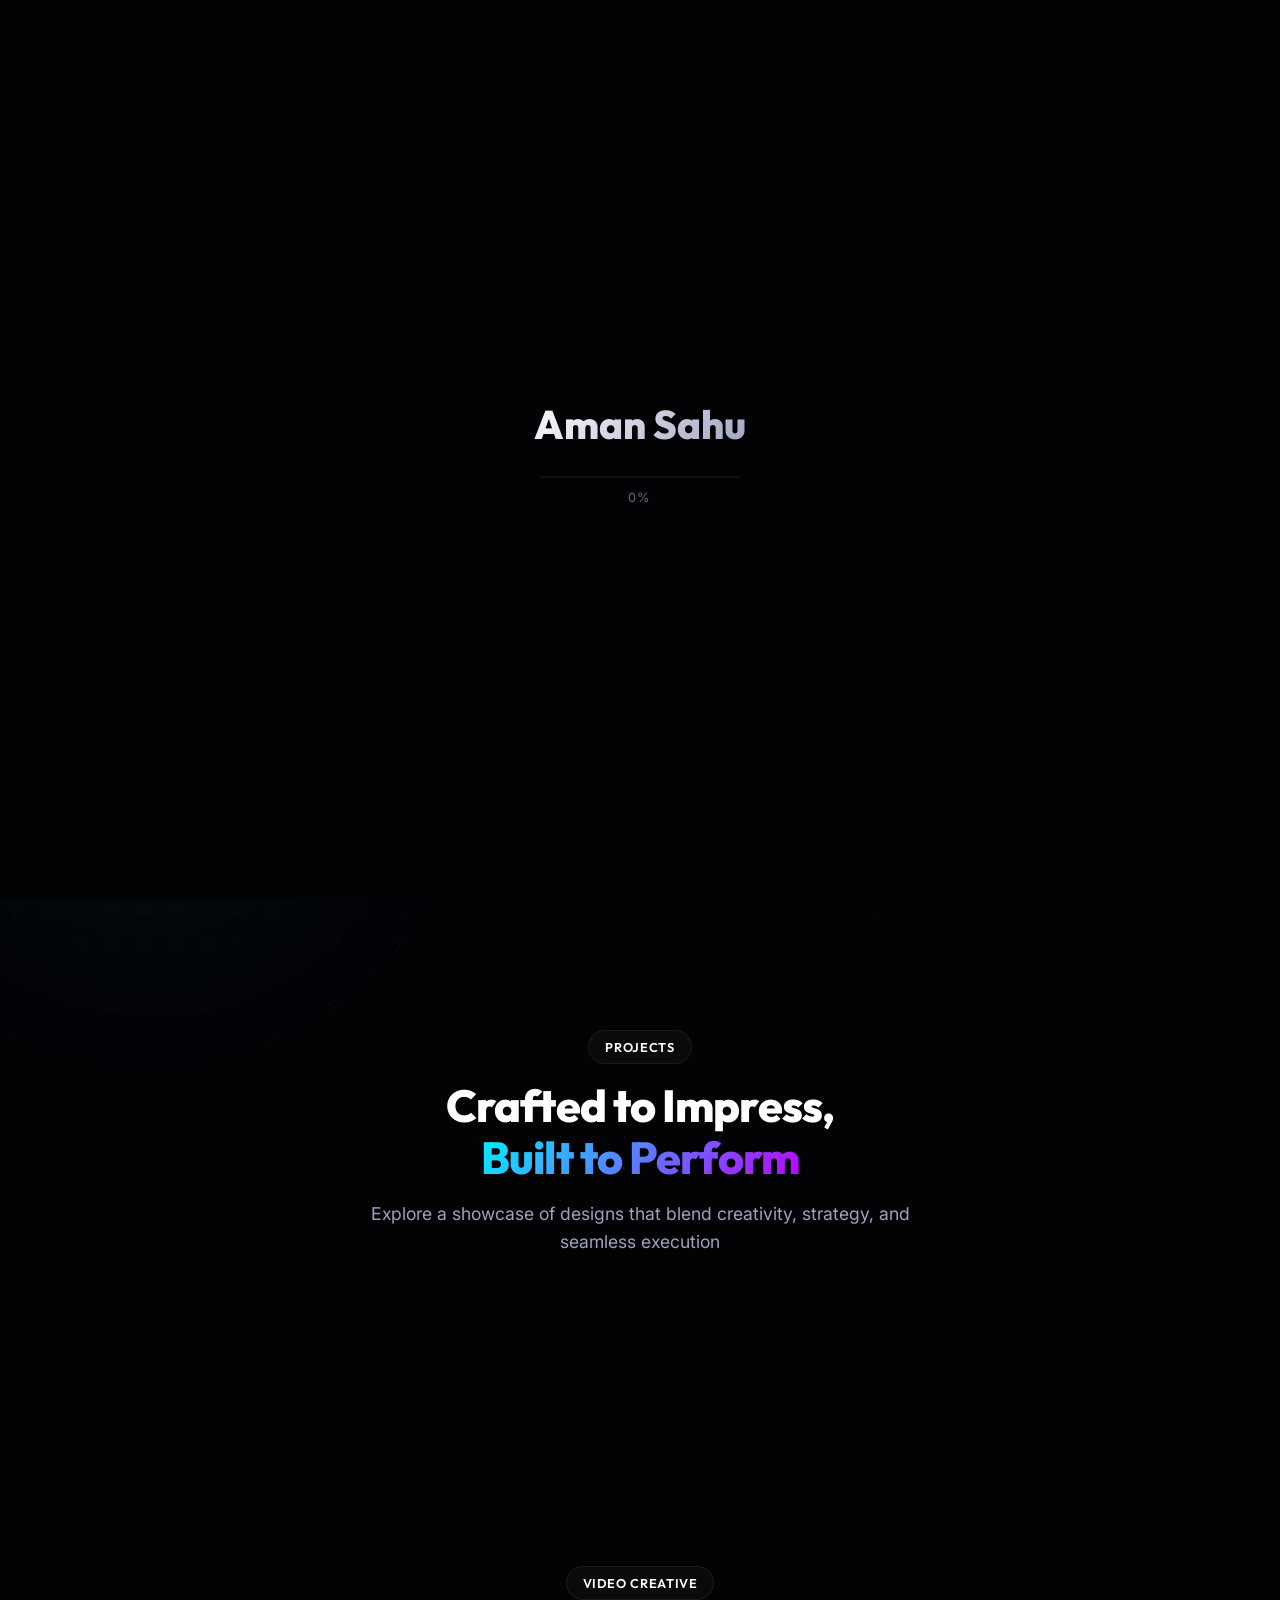
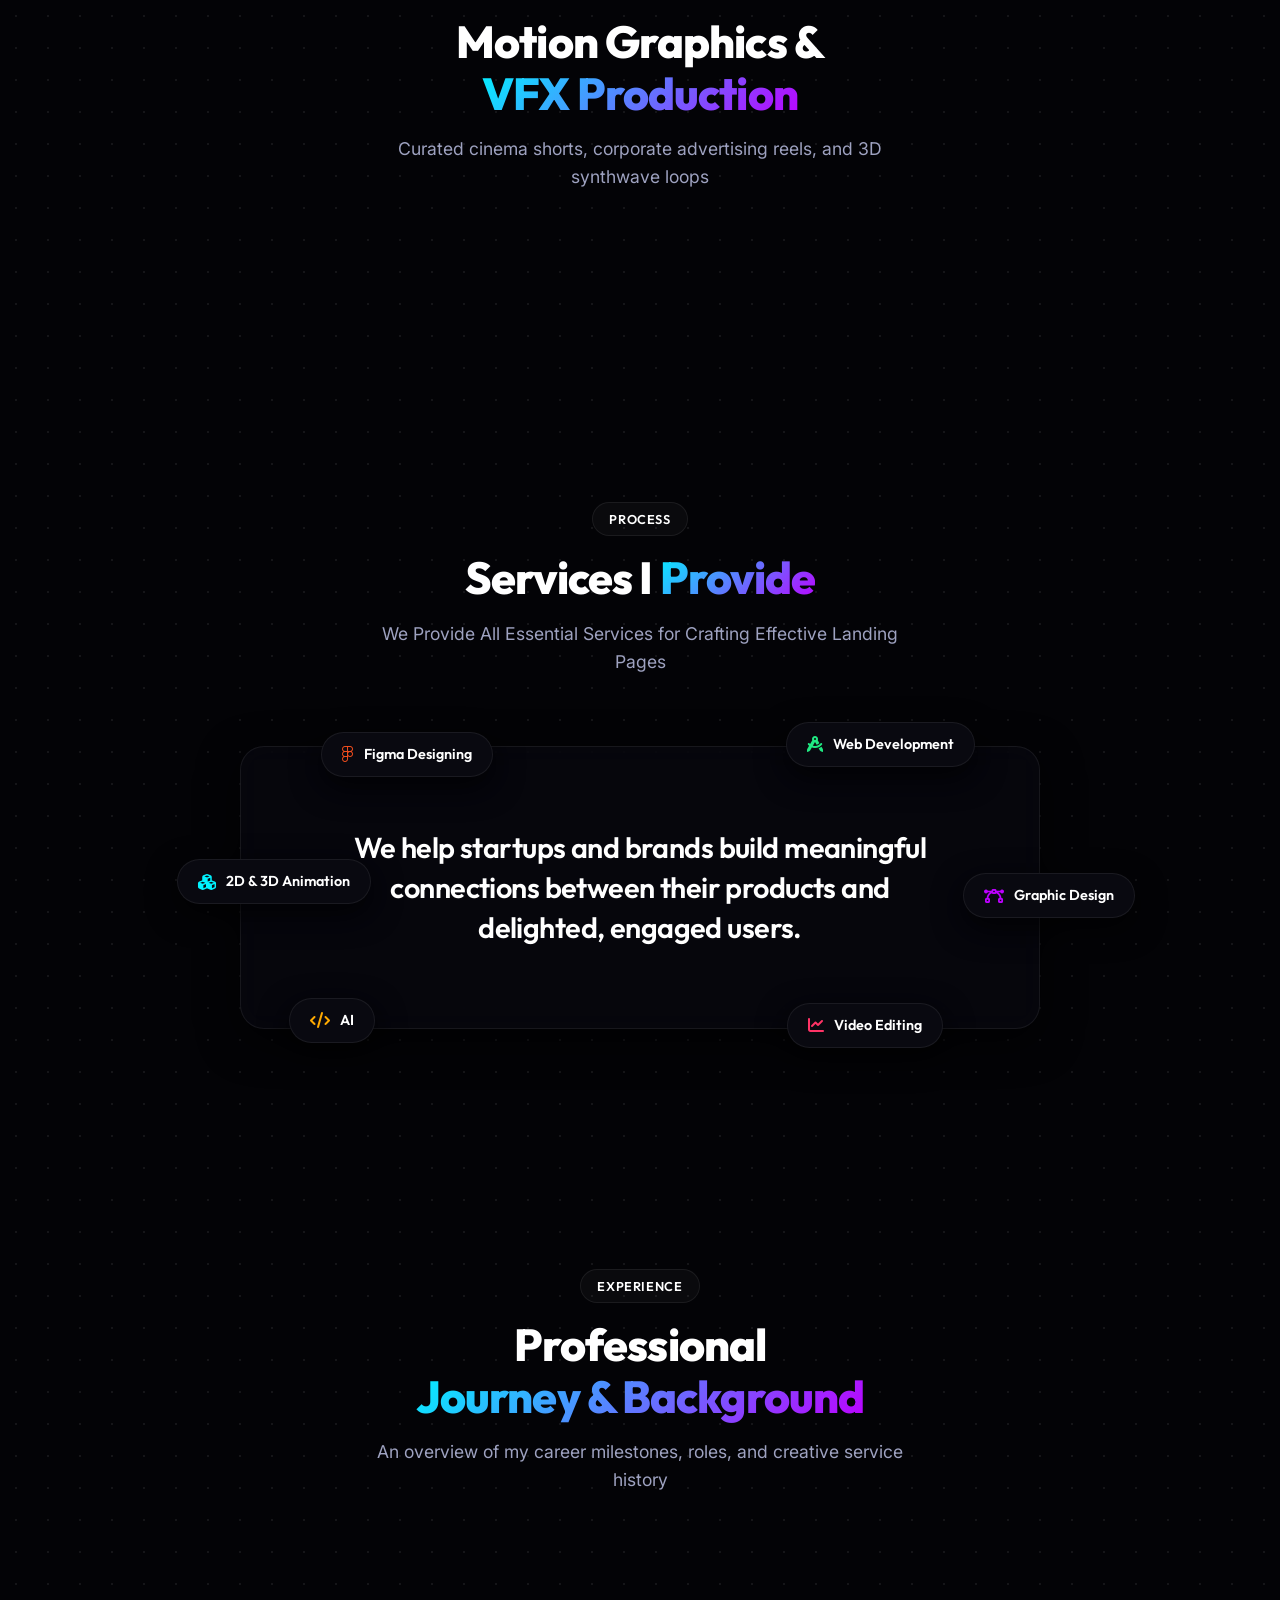
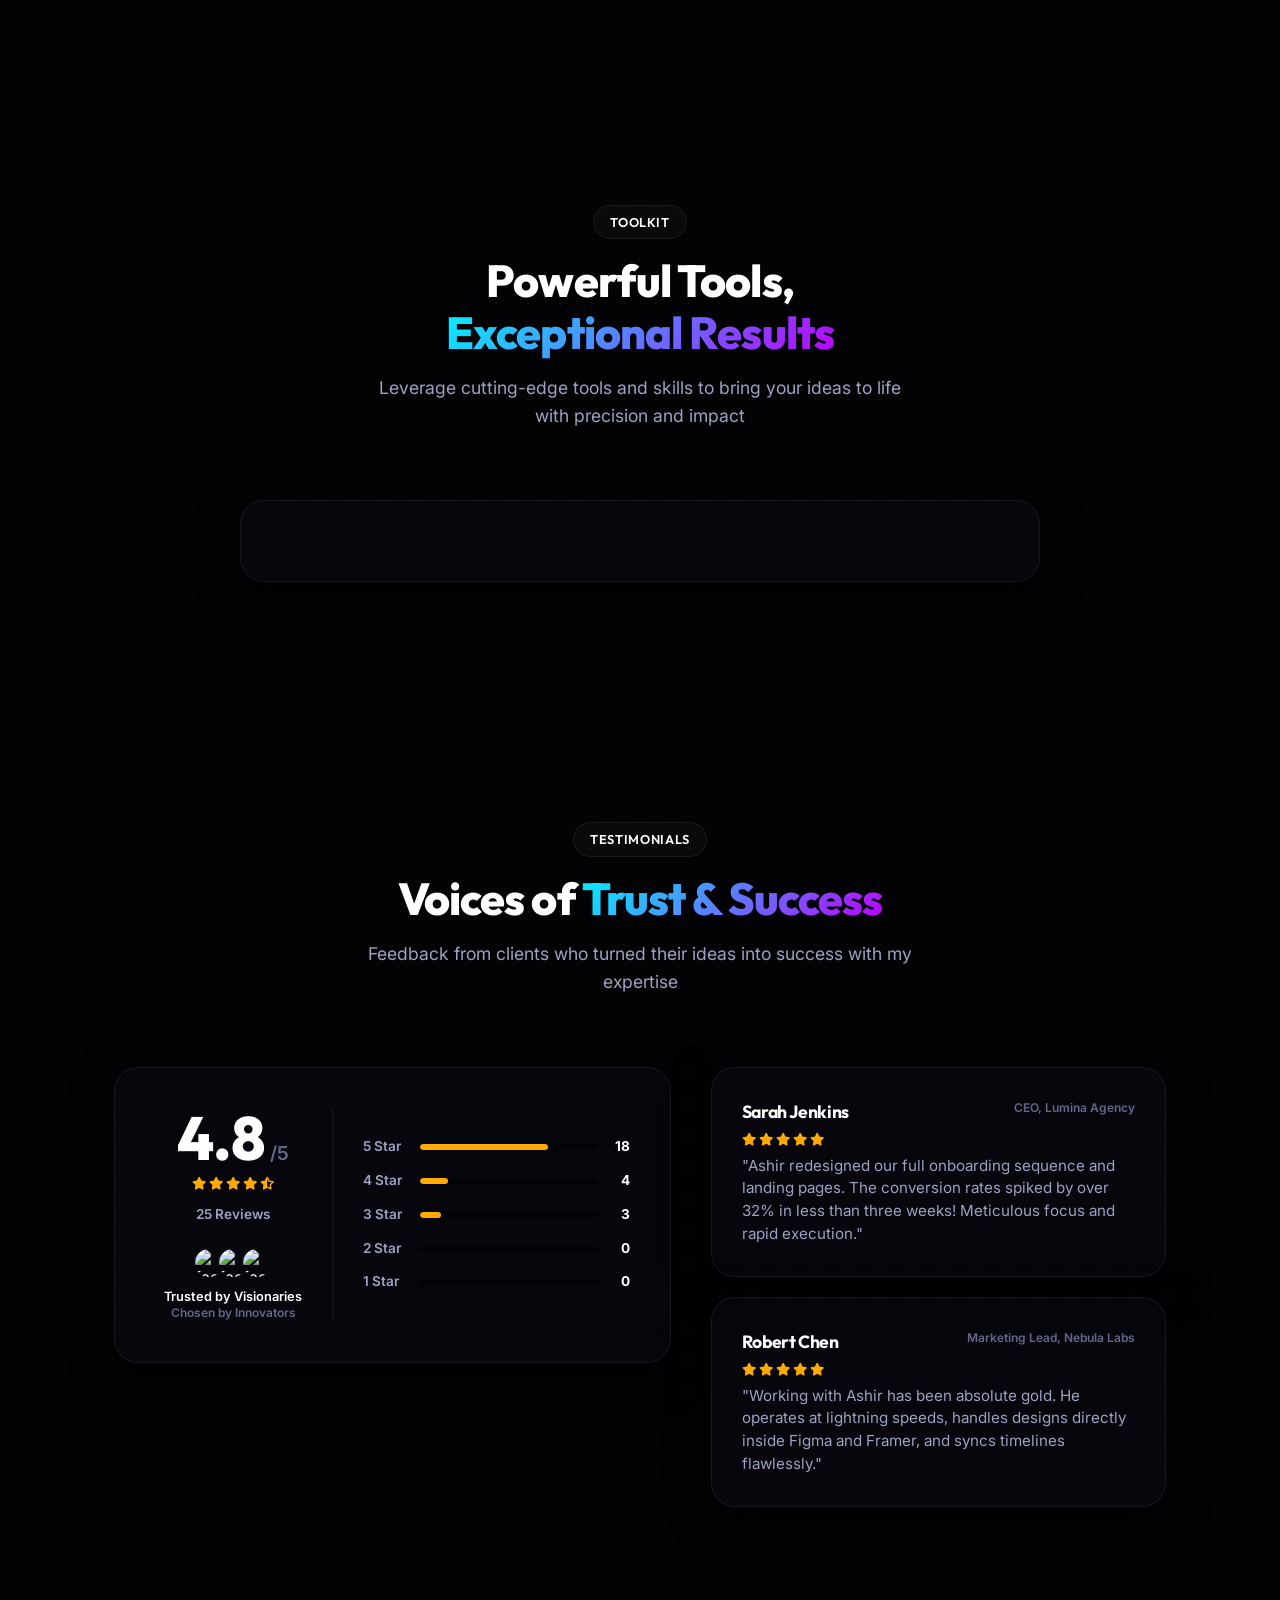
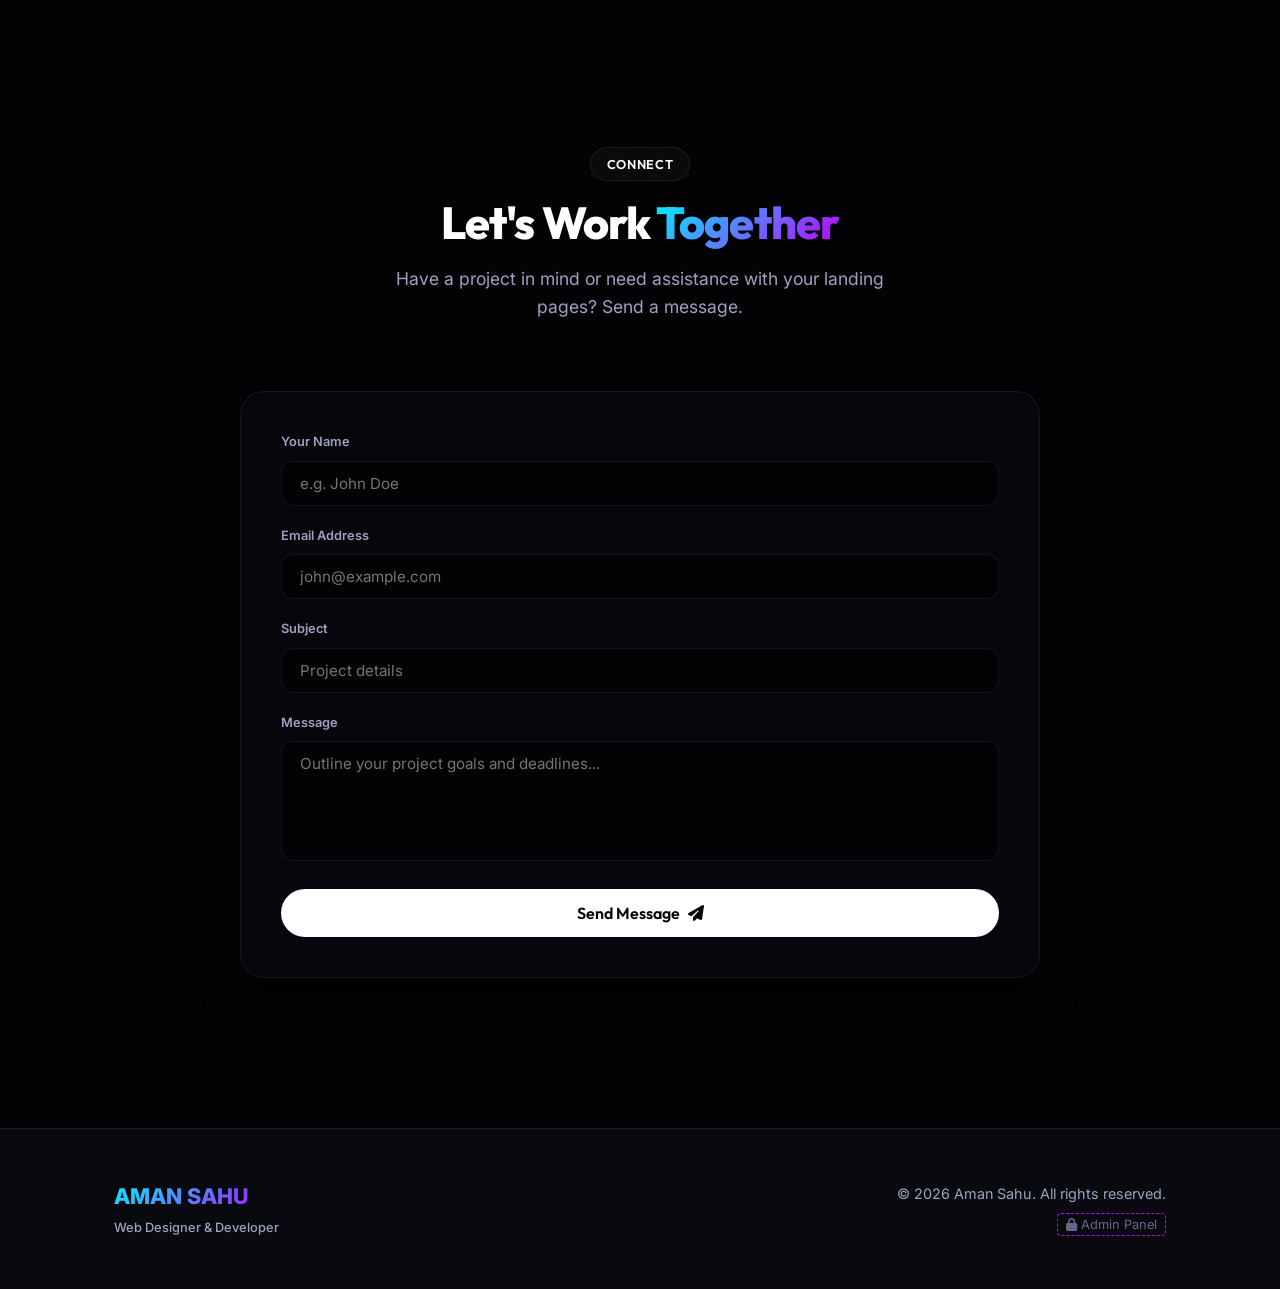
==== index.html @ 7324a0ed "🎨 Palette: Add keyboard focus states and ARIA labels 💡 What: Added global `:focus-visible` styles fo" ====
<!DOCTYPE html>
<html lang="en">

<head>
    <meta charset="UTF-8">
    <meta name="viewport" content="width=device-width, initial-scale=1.0">

    <!-- SEO Optimization -->
    <title>Aman Sahu | Portfolio - High-Conversion Web Designer & Developer</title>
    <meta name="description"
        content="Premium portfolio of Aman Sahu, web designer and developer. Designs that move fast, sell smart, and never sleep. High-converting Framer-style landing pages.">
    <meta name="keywords"
        content="web designer, developer, Framer portfolio, high-conversion landing page, Ashir portfolio, portfolio website">

    <!-- Stylesheets -->
    <link rel="stylesheet" href="style.css">

    <!-- FontAwesome & Icon Libraries -->
    <link rel="stylesheet" href="https://cdnjs.cloudflare.com/ajax/libs/font-awesome/6.4.0/css/all.min.css">
</head>

<body>

    <!-- CUSTOM MOUSE CURSOR -->
    <div class="custom-cursor" id="custom-cursor"></div>
    <div class="custom-cursor-follower" id="custom-cursor-follower"></div>

    <!-- PRELOADER SCREEN -->
    <div id="preloader">
        <div class="preloader-logo" id="preloader-logo">Aman Sahu</div>
        <div class="preloader-track">
            <div class="preloader-bar" id="preloader-bar"></div>
        </div>
        <div class="preloader-percent" id="preloader-percent">0%</div>
    </div>

    <!-- BACKGROUND EFFECTS -->
    <div class="ambient-glow"></div>
    <div class="ambient-glow-2"></div>

    <!-- FLOATING CENTERED BOTTOM DOCK (PRIMARY NAV) -->
    <div class="bottom-dock-wrapper">
        <nav class="bottom-dock glass-card">
            <a href="#hero" class="dock-link active" title="Home">
                <i class="fa-solid fa-house"></i>
                <span class="dock-label">Home</span>
            </a>
            <a href="#web-projects" class="dock-link" title="Web Projects">
                <i class="fa-solid fa-laptop-code"></i>
                <span class="dock-label">Web</span>
            </a>
            <a href="#video-projects" class="dock-link" title="Video Creative">
                <i class="fa-solid fa-clapperboard"></i>
                <span class="dock-label">Videos</span>
            </a>
            <a href="#services" class="dock-link" title="Services">
                <i class="fa-solid fa-wand-magic-sparkles"></i>
                <span class="dock-label">Services</span>
            </a>
            <a href="#experience" class="dock-link" title="Experience">
                <i class="fa-solid fa-briefcase"></i>
                <span class="dock-label">Journey</span>
            </a>
            <a href="#testimonials" class="dock-link" title="Testimonials">
                <i class="fa-solid fa-star"></i>
                <span class="dock-label">Reviews</span>
            </a>
            <a href="#contact" class="dock-link" title="Contact">
                <i class="fa-solid fa-envelope"></i>
                <span class="dock-label">Contact</span>
            </a>

            <div class="dock-divider"></div>

            <!-- Theme Toggler (Capsule Switcher) -->
            <div class="theme-switch-container">
                <button class="theme-toggle-btn" id="theme-toggle" aria-label="Toggle theme">
                    <span class="theme-toggle-pill"></span>
                    <span class="theme-toggle-icon active" data-theme="dark"><i class="fa-solid fa-moon"></i></span>
                    <span class="theme-toggle-icon" data-theme="light"><i class="fa-solid fa-sun"></i></span>
                </button>
            </div>
        </nav>
    </div>

    <!-- MAIN PAGE CONTAINER -->
    <main>

        <!-- 1. HERO / HEADER INTEGRATED SECTION -->
        <section id="hero">
            <div class="container hero-container-framer">

                <!-- Profile Avatar & Social Header Row -->
                <div class="hero-top-profile">
                    <div class="profile-card-widget">
                        <img src="" id="hero-avatar" class="profile-avatar-img" alt="Aman Sahu">
                        <div class="profile-avatar-details">
                            <h2 id="hero-name-header">Ashir</h2>
                            <p id="hero-title-header">Web Designer & Developer</p>
                        </div>
                    </div>

                    <div class="social-cards-wrapper" id="social-links-wrapper">
                        <!-- Dynamic social buttons loaded via JS -->
                    </div>
                </div>

                <!-- Satisfied Customers Badge -->
                <div class="satisfied-customers-badge">
                    <div class="stars-row">
                        <i class="fa-solid fa-star"></i>
                        <i class="fa-solid fa-star"></i>
                        <i class="fa-solid fa-star"></i>
                        <i class="fa-solid fa-star"></i>
                        <i class="fa-solid fa-star"></i>
                    </div>
                    <span id="hero-satisfied-label">50+ Satisfied Customers</span>
                </div>

                <!-- Headline & Intro -->
                <div class="hero-text-block">
                    <h1 class="hero-headline-framer" id="hero-headline">Designs that move fast, sell smart, and never
                        sleep.</h1>
                    <p class="hero-subtitle-framer" id="hero-subtitle">I design experiences that captivate audiences and
                        turn every interaction into action.</p>

                    <!-- Dynamic Profile Statistics Row -->
                    <div class="hero-stats-row">
                        <div class="hero-stat-item">
                            <span class="stat-num" id="hero-stat-exp">5+</span>
                            <span class="stat-label">Years of Experience</span>
                        </div>
                        <div class="hero-stat-item">
                            <span class="stat-num" id="hero-stat-proj">120+</span>
                            <span class="stat-label">Completed Projects</span>
                        </div>
                        <div class="hero-stat-item">
                            <span class="stat-num" id="hero-stat-clients">80+</span>
                            <span class="stat-label">Happy Clients</span>
                        </div>
                    </div>

                    <a href="#contact" class="btn-contact-pill">Contact Me Now <i
                            class="fa-solid fa-arrow-right"></i></a>
                </div>

            </div>
        </section>

        <!-- 2. PROJECTS SECTION (TABLET FRAMES) -->
        <section id="web-projects">
            <div class="container">
                <div class="framer-section-header">
                    <span class="framer-badge">Projects</span>
                    <h2 class="framer-title">Crafted to Impress, <br><span>Built to Perform</span></h2>
                    <p class="framer-desc">Explore a showcase of designs that blend creativity, strategy, and seamless
                        execution</p>
                </div>

                <div class="framer-projects-grid" id="website-projects-grid">
                    <!-- JS Loaded Web Projects in Tablet Device Frames -->
                </div>
            </div>
        </section>

        <!-- 3. VIDEO PROJECTS SECTION -->
        <section id="video-projects">
            <div class="container">
                <div class="framer-section-header">
                    <span class="framer-badge">Video Creative</span>
                    <h2 class="framer-title">Motion Graphics & <br><span>VFX Production</span></h2>
                    <p class="framer-desc">Curated cinema shorts, corporate advertising reels, and 3D synthwave loops
                    </p>
                </div>

                <div class="video-projects-grid" id="video-projects-grid">
                    <!-- Dynamic Video Projects loaded via JS -->
                </div>
            </div>
        </section>

        <!-- 3. SERVICES / PROCESS SECTION (FLOATING CHIPS) -->
        <section id="services">
            <div class="container">
                <div class="framer-section-header">
                    <span class="framer-badge">Process</span>
                    <h2 class="framer-title">Services I <span>Provide</span></h2>
                    <p class="framer-desc">We Provide All Essential Services for Crafting Effective Landing Pages</p>
                </div>

                <div class="services-process-container glass-card">
                    <!-- Surrounding Floating Process Chips -->
                    <div class="process-chip left-1"><i class="fa-brands fa-figma" style="color: #f24e1e;"></i> Figma
                        Designing</div>
                    <div class="process-chip right-1"><i class="fa-solid fa-compass-drafting"
                            style="color: #20e982;"></i> Web Development</div>
                    <div class="process-chip left-2"><i class="fa-solid fa-cubes" style="color: #00f3ff;"></i> 2D & 3D
                        Animation</div>
                    <div class="process-chip right-2"><i class="fa-solid fa-bezier-curve" style="color: #bd00ff;"></i>
                        Graphic Design</div>
                    <div class="process-chip left-3"><i class="fa-solid fa-code" style="color: #ffaa00;"></i> AI
                    </div>
                    <div class="process-chip right-3"><i class="fa-solid fa-chart-line" style="color: #ff3366;"></i>
                        Video Editing</div>

                    <!-- Center Text Block -->
                    <div class="process-center-text">
                        <h3>We help startups and brands build meaningful connections between their products and
                            delighted, engaged users.</h3>
                    </div>
                </div>
        </section>

        <!-- 5. EXPERIENCE Timeline SECTION -->
        <section id="experience">
            <div class="container">
                <div class="framer-section-header">
                    <span class="framer-badge">Experience</span>
                    <h2 class="framer-title">Professional <br><span>Journey & Background</span></h2>
                    <p class="framer-desc">An overview of my career milestones, roles, and creative service history</p>
                </div>

                <div class="experience-timeline" id="experience-timeline-container">
                    <!-- Dynamic Experience Timeline loaded via JS -->
                </div>
            </div>
        </section>

        <!-- 4. TOOLKIT SECTION (HORIZONTAL PROGRESS ROWS) -->
        <section id="toolkit">
            <div class="container">
                <div class="framer-section-header">
                    <span class="framer-badge">Toolkit</span>
                    <h2 class="framer-title">Powerful Tools, <br><span>Exceptional Results</span></h2>
                    <p class="framer-desc">Leverage cutting-edge tools and skills to bring your ideas to life with
                        precision and impact</p>
                </div>

                <div class="toolkit-container glass-card" id="toolkit-list-wrapper">
                    <!-- Dynamic Progress Rows loaded via JS -->
                </div>
            </div>
        </section>

        <!-- 5. TESTIMONIALS SECTION (BREAKDOWN CHART) -->
        <section id="testimonials">
            <div class="container">
                <div class="framer-section-header">
                    <span class="framer-badge">Testimonials</span>
                    <h2 class="framer-title">Voices of <span>Trust & Success</span></h2>
                    <p class="framer-desc">Feedback from clients who turned their ideas into success with my expertise
                    </p>
                </div>

                <div class="testimonials-framer-layout">

                    <!-- Star Breakdown Chart Card -->
                    <div class="testimonials-breakdown-card glass-card">
                        <div class="breakdown-left">
                            <span class="giant-rating">4.8</span>
                            <span class="rating-max">/5</span>
                            <div class="stars-row" style="justify-content: center; margin: 10px 0;">
                                <i class="fa-solid fa-star"></i>
                                <i class="fa-solid fa-star"></i>
                                <i class="fa-solid fa-star"></i>
                                <i class="fa-solid fa-star"></i>
                                <i class="fa-solid fa-star-half-stroke"></i>
                            </div>
                            <span class="total-reviews-count">25 Reviews</span>
                            <div class="visionaries-avatars" style="margin-top:20px;">
                                <img src="https://images.unsplash.com/photo-1507003211169-0a1dd7228f2d?w=80&fit=crop"
                                    class="avatar-face" alt="face1">
                                <img src="https://images.unsplash.com/photo-1494790108377-be9c29b29330?w=80&fit=crop"
                                    class="avatar-face" alt="face2">
                                <img src="https://images.unsplash.com/photo-1500648767791-00dcc994a43e?w=80&fit=crop"
                                    class="avatar-face" alt="face3">
                            </div>
                            <p class="visionaries-label">Trusted by Visionaries<br><span
                                    style="font-size:0.75rem; color: var(--text-muted);">Chosen by Innovators</span></p>
                        </div>

                        <div class="breakdown-right">
                            <div class="breakdown-bar-row">
                                <span class="star-lbl">5 Star</span>
                                <div class="breakdown-bar-track">
                                    <div class="breakdown-bar-fill" style="width: 72%;"></div>
                                </div>
                                <span class="breakdown-bar-count">18</span>
                            </div>
                            <div class="breakdown-bar-row">
                                <span class="star-lbl">4 Star</span>
                                <div class="breakdown-bar-track">
                                    <div class="breakdown-bar-fill" style="width: 16%;"></div>
                                </div>
                                <span class="breakdown-bar-count">4</span>
                            </div>
                            <div class="breakdown-bar-row">
                                <span class="star-lbl">3 Star</span>
                                <div class="breakdown-bar-track">
                                    <div class="breakdown-bar-fill" style="width: 12%;"></div>
                                </div>
                                <span class="breakdown-bar-count">3</span>
                            </div>
                            <div class="breakdown-bar-row">
                                <span class="star-lbl">2 Star</span>
                                <div class="breakdown-bar-track">
                                    <div class="breakdown-bar-fill" style="width: 0%;"></div>
                                </div>
                                <span class="breakdown-bar-count">0</span>
                            </div>
                            <div class="breakdown-bar-row">
                                <span class="star-lbl">1 Star</span>
                                <div class="breakdown-bar-track">
                                    <div class="breakdown-bar-fill" style="width: 0%;"></div>
                                </div>
                                <span class="breakdown-bar-count">0</span>
                            </div>
                        </div>
                    </div>

                    <!-- Client Quotes Feed -->
                    <div class="testimonials-feed" id="testimonials-feed-container">
                        <!-- Dynamic video reviews mapped as testimonial blocks -->
                        <div class="testimonial-bubble glass-card">
                            <div class="bubble-header">
                                <h4 class="bubble-client">Sarah Jenkins</h4>
                                <span class="bubble-meta">CEO, Lumina Agency</span>
                            </div>
                            <div class="stars-row" style="margin: 8px 0; font-size: 0.8rem; color: #ffaa00;">
                                <i class="fa-solid fa-star"></i><i class="fa-solid fa-star"></i><i
                                    class="fa-solid fa-star"></i><i class="fa-solid fa-star"></i><i
                                    class="fa-solid fa-star"></i>
                            </div>
                            <p class="bubble-text">"Ashir redesigned our full onboarding sequence and landing pages. The
                                conversion rates spiked by over 32% in less than three weeks! Meticulous focus and rapid
                                execution."</p>
                        </div>

                        <div class="testimonial-bubble glass-card">
                            <div class="bubble-header">
                                <h4 class="bubble-client">Robert Chen</h4>
                                <span class="bubble-meta">Marketing Lead, Nebula Labs</span>
                            </div>
                            <div class="stars-row" style="margin: 8px 0; font-size: 0.8rem; color: #ffaa00;">
                                <i class="fa-solid fa-star"></i><i class="fa-solid fa-star"></i><i
                                    class="fa-solid fa-star"></i><i class="fa-solid fa-star"></i><i
                                    class="fa-solid fa-star"></i>
                            </div>
                            <p class="bubble-text">"Working with Ashir has been absolute gold. He operates at lightning
                                speeds, handles designs directly inside Figma and Framer, and syncs timelines
                                flawlessly."</p>
                        </div>
                    </div>

                </div>
            </div>
        </section>

        <!-- 6. CONTACT SECTION -->
        <section id="contact" style="padding-bottom: 150px;">
            <div class="container">
                <div class="framer-section-header">
                    <span class="framer-badge">Connect</span>
                    <h2 class="framer-title">Let's Work <span>Together</span></h2>
                    <p class="framer-desc">Have a project in mind or need assistance with your landing pages? Send a
                        message.</p>
                </div>

                <div class="framer-contact-card glass-card">
                    <form id="portfolio-contact-form">
                        <div class="form-row">
                            <div class="form-group">
                                <label class="form-label" for="contact-name">Your Name</label>
                                <input type="text" id="contact-name" class="form-input" placeholder="e.g. John Doe"
                                    required>
                            </div>
                            <div class="form-group">
                                <label class="form-label" for="contact-email">Email Address</label>
                                <input type="email" id="contact-email" class="form-input" placeholder="john@example.com"
                                    required>
                            </div>
                        </div>
                        <div class="form-group">
                            <label class="form-label" for="contact-subject">Subject</label>
                            <input type="text" id="contact-subject" class="form-input" placeholder="Project details"
                                required>
                        </div>
                        <div class="form-group">
                            <label class="form-label" for="contact-message">Message</label>
                            <textarea id="contact-message" class="form-input"
                                placeholder="Outline your project goals and deadlines..." required></textarea>
                        </div>
                        <button type="submit" class="btn-primary-framer">Send Message <i class="fa-solid fa-paper-plane"
                                style="margin-left: 8px;"></i></button>
                        <div class="form-alert" id="contact-form-alert"></div>
                    </form>
                </div>
            </div>
        </section>

    </main>

    <!-- FOOTER SECTION (Clean aesthetic, matching mockup) -->
    <footer>
        <div class="container footer-content-framer">
            <div class="footer-left">
                <div class="logo">AMAN SAHU</div>
                <p class="footer-tagline">Web Designer & Developer</p>
            </div>
            <div class="footer-right">
                <p>&copy; <span id="current-year">2026</span> Aman Sahu. All rights reserved.</p>
                <div style="margin-top:10px; font-size: 0.8rem; color: var(--text-muted);">
                    <a href="admin.html"
                        style="border: 1px dashed var(--accent-purple); padding:3px 8px; border-radius:4px;"><i
                            class="fa-solid fa-lock"></i> Admin Panel</a>
                </div>
            </div>
        </div>
    </footer>

    <!-- LIGHTBOX FOR YOUTUBE VIDEOS -->
    <div class="lightbox-modal" id="video-lightbox">
        <div class="lightbox-content">
            <button class="lightbox-close" id="lightbox-close-btn" aria-label="Close video">&times;</button>
            <iframe class="lightbox-iframe" id="lightbox-iframe" src="" allowfullscreen allow="autoplay"></iframe>
        </div>
    </div>

    <!-- Scripts -->
    <script src="js/data.js"></script>

    <!-- GSAP & ScrollTrigger -->
    <script src="https://cdnjs.cloudflare.com/ajax/libs/gsap/3.12.2/gsap.min.js"></script>
    <script src="https://cdnjs.cloudflare.com/ajax/libs/gsap/3.12.2/ScrollTrigger.min.js"></script>

    <!-- Main Logic Script -->
    <script src="js/main.js"></script>
</body>

</html>
---- style.css ----
@import url('https://fonts.googleapis.com/css2?family=Inter:wght@300;400;500;600;700&family=Outfit:wght@300;400;500;600;700;800&display=swap');

/* ==========================================
   CSS DESIGN SYSTEM (DEFAULT WARM LIGHT THEMING)
   ========================================== */
:root {
    /* Fonts */
    --font-heading: 'Outfit', sans-serif;
    --font-body: 'Inter', sans-serif;

    /* Theme Variables - Light (Default) */
    --bg-primary: #f8f8fa;
    --bg-secondary: #ffffff;
    --bg-glass: rgba(255, 255, 255, 0.75);
    --border-glass: rgba(0, 0, 0, 0.08);
    --border-glass-hover: rgba(0, 0, 0, 0.16);
    
    --text-primary: #0a0a0f;
    --text-secondary: #565a75;
    --text-muted: #8d90a6;

    --accent-blue: #0088ff;
    --accent-purple: #9d00ff;
    --accent-glow-blue: rgba(0, 136, 255, 0.25);
    --accent-glow-purple: rgba(157, 0, 255, 0.25);
    
    --card-shadow: rgba(10, 20, 50, 0.05);
    --nav-height: 80px;
    --transition-smooth: all 0.4s cubic-bezier(0.25, 0.8, 0.25, 1);
    --transition-snappy: all 0.2s cubic-bezier(0.4, 0, 0.2, 1);
}

/* Dark Theme Variables Override */
body:not(.light-theme) {
    --bg-primary: #030306;
    --bg-secondary: #090910;
    --bg-glass: rgba(9, 9, 16, 0.65);
    --border-glass: rgba(255, 255, 255, 0.07);
    --border-glass-hover: rgba(255, 255, 255, 0.16);

    --text-primary: #ffffff;
    --text-secondary: #9ea2c0;
    --text-muted: #646788;

    --accent-blue: #00f3ff;
    --accent-purple: #bd00ff;
    --accent-glow-blue: rgba(0, 243, 255, 0.45);
    --accent-glow-purple: rgba(189, 0, 255, 0.45);

    --card-shadow: rgba(0, 0, 0, 0.7);
}

/* Backward compatibility switch handler */
body.light-theme {
    --bg-primary: #f8f8fa;
    --bg-secondary: #ffffff;
    --bg-glass: rgba(255, 255, 255, 0.75);
    --border-glass: rgba(0, 0, 0, 0.08);
    --border-glass-hover: rgba(0, 0, 0, 0.16);

    --text-primary: #0a0a0f;
    --text-secondary: #565a75;
    --text-muted: #8d90a6;

    --accent-blue: #0088ff;
    --accent-purple: #9d00ff;
    --accent-glow-blue: rgba(0, 136, 255, 0.25);
    --accent-glow-purple: rgba(157, 0, 255, 0.25);

    --card-shadow: rgba(10, 20, 50, 0.05);
}

/* ==========================================
   RESET & BASE STYLES
   ========================================== */
* {
    margin: 0;
    padding: 0;
    box-sizing: border-box;
}

html {
    scroll-behavior: initial;
    overflow-x: hidden;
}

body {
    background-color: var(--bg-primary);
    background-image: radial-gradient(var(--border-glass) 1.5px, transparent 1.5px);
    background-size: 32px 32px;
    color: var(--text-primary);
    font-family: var(--font-body);
    line-height: 1.6;
    overflow-x: hidden;
    transition: background-color 0.5s ease, background-image 0.5s ease, color 0.5s ease;
}

h1, h2, h3, h4, h5, h6 {
    font-family: var(--font-heading);
    font-weight: 700;
    letter-spacing: -0.02em;
}

a {
    color: inherit;
    text-decoration: none;
    transition: var(--transition-snappy);
}

ul {
    list-style: none;
}

img, video {
    max-width: 100%;
    height: auto;
    display: block;
}

/* Scrollbar */
::-webkit-scrollbar {
    width: 10px;
}
::-webkit-scrollbar-track {
    background: var(--bg-primary);
}
::-webkit-scrollbar-thumb {
    background: linear-gradient(180deg, var(--accent-purple), var(--accent-blue));
    border-radius: 5px;
}
::-webkit-scrollbar-thumb:hover {
    background: linear-gradient(180deg, var(--accent-blue), var(--accent-purple));
}

/* ==========================================
   INTERACTIVE MOUSE CURSOR
   ========================================== */
.custom-cursor {
    width: 8px;
    height: 8px;
    background-color: var(--text-primary);
    border-radius: 50%;
    position: fixed;
    transform: translate(-50%, -50%);
    pointer-events: none;
    z-index: 9999;
    transition: width 0.3s ease, height 0.3s ease, background-color 0.3s ease;
}

.custom-cursor-follower {
    width: 40px;
    height: 40px;
    border: 1px solid var(--text-muted);
    border-radius: 50%;
    position: fixed;
    transform: translate(-50%, -50%);
    pointer-events: none;
    z-index: 9998;
    transition: width 0.3s ease, height 0.3s ease, border-color 0.3s ease, background-color 0.3s ease;
}

.custom-cursor.hover {
    width: 12px;
    height: 12px;
    background-color: var(--accent-blue);
}

.custom-cursor-follower.hover {
    width: 60px;
    height: 60px;
    border-color: var(--accent-blue);
    background-color: var(--accent-glow-blue);
}

@media (max-width: 768px) {
    .custom-cursor, .custom-cursor-follower {
        display: none !important;
    }
}

/* ==========================================
   LOADING SCREEN (PRELOADER)
   ========================================== */
#preloader {
    position: fixed;
    top: 0;
    left: 0;
    width: 100vw;
    height: 100vh;
    background-color: var(--bg-primary);
    z-index: 10000;
    display: flex;
    flex-direction: column;
    justify-content: center;
    align-items: center;
}

.preloader-logo {
    font-family: var(--font-heading);
    font-size: 2.5rem;
    font-weight: 800;
    margin-bottom: 20px;
    background: linear-gradient(135deg, var(--text-primary), var(--text-secondary));
    -webkit-background-clip: text;
    -webkit-text-fill-color: transparent;
}

.preloader-track {
    width: 200px;
    height: 2px;
    background-color: rgba(0,0,0,0.05);
    border-radius: 1px;
    position: relative;
    overflow: hidden;
}

body:not(.light-theme) .preloader-track {
    background-color: rgba(255,255,255,0.05);
}

.preloader-bar {
    width: 0%;
    height: 100%;
    background: var(--text-primary);
    transition: width 0.1s ease;
}

.preloader-percent {
    font-family: var(--font-body);
    font-size: 0.8rem;
    color: var(--text-muted);
    margin-top: 10px;
    letter-spacing: 0.1em;
}

/* ==========================================
   BACKGROUND CANVAS & GLOW
   ========================================== */
.ambient-glow {
    position: fixed;
    width: 600px;
    height: 600px;
    border-radius: 50%;
    background: radial-gradient(circle, var(--accent-glow-purple) 0%, transparent 70%);
    top: -150px;
    right: -150px;
    opacity: 0.25;
    z-index: -1;
    pointer-events: none;
    filter: blur(120px);
    animation: blob-float-1 25s ease-in-out infinite alternate;
}

.ambient-glow-2 {
    position: fixed;
    width: 500px;
    height: 500px;
    border-radius: 50%;
    background: radial-gradient(circle, var(--accent-glow-blue) 0%, transparent 70%);
    bottom: -100px;
    left: -100px;
    opacity: 0.2;
    z-index: -1;
    pointer-events: none;
    filter: blur(100px);
    animation: blob-float-2 20s ease-in-out infinite alternate;
}

@keyframes blob-float-1 {
    0% { transform: translate(0, 0) scale(1); }
    50% { transform: translate(-80px, 60px) scale(1.1); }
    100% { transform: translate(40px, -40px) scale(0.95); }
}

@keyframes blob-float-2 {
    0% { transform: translate(0, 0) scale(1); }
    50% { transform: translate(60px, -50px) scale(0.9); }
    100% { transform: translate(-30px, 30px) scale(1.05); }
}

/* ==========================================
   GLASSMORPHISM & GENERAL UTILITIES
   ========================================== */
.glass-card {
    background: var(--bg-glass);
    border: 1px solid var(--border-glass);
    border-radius: 24px;
    box-shadow: 0 12px 40px var(--card-shadow);
    backdrop-filter: blur(15px) saturate(180%);
    -webkit-backdrop-filter: blur(15px) saturate(180%);
    transition: var(--transition-smooth);
}

/* ==========================================
   FLOATING CENTERED BOTTOM DOCK
   ========================================== */
.bottom-dock-wrapper {
    position: fixed;
    bottom: 30px;
    left: 50%;
    transform: translateX(-50%);
    z-index: 1000;
    width: auto;
    max-width: 90vw;
}

.bottom-dock {
    display: flex;
    align-items: center;
    gap: 8px;
    padding: 8px 12px;
    border-radius: 35px;
    box-shadow: 0 16px 48px rgba(0,0,0,0.12), 0 0 0 1px var(--border-glass);
}

.dock-link {
    display: flex;
    flex-direction: column;
    align-items: center;
    justify-content: center;
    width: 44px;
    height: 44px;
    border-radius: 50%;
    color: var(--text-secondary);
    transition: var(--transition-smooth);
    position: relative;
}

.dock-link i {
    font-size: 1.1rem;
}

.dock-label {
    position: absolute;
    bottom: 50px;
    background-color: var(--text-primary);
    color: var(--bg-primary);
    font-size: 0.75rem;
    font-weight: 600;
    padding: 4px 10px;
    border-radius: 6px;
    opacity: 0;
    pointer-events: none;
    transform: translateY(10px);
    transition: var(--transition-smooth);
    white-space: nowrap;
    box-shadow: 0 4px 12px rgba(0,0,0,0.1);
}

.dock-link:hover .dock-label {
    opacity: 1;
    transform: translateY(0);
}

.dock-link:hover {
    color: var(--text-primary);
    background-color: rgba(0,0,0,0.03);
}

body:not(.light-theme) .dock-link:hover {
    background-color: rgba(255,255,255,0.03);
}

.dock-link.active {
    color: #ffffff;
    background: var(--text-primary);
}

body:not(.light-theme) .dock-link.active {
    background: #ffffff;
    color: #000000;
}

.dock-divider {
    width: 1px;
    height: 24px;
    background-color: var(--border-glass);
    margin: 0 4px;
}

/* Pill capsules switcher styling inside dock */
.theme-switch-container {
    display: flex;
    align-items: center;
}

.theme-toggle-btn {
    width: 58px;
    height: 28px;
    background-color: rgba(0,0,0,0.03);
    border: 1px solid var(--border-glass);
    border-radius: 20px;
    position: relative;
    cursor: pointer;
    display: flex;
    align-items: center;
    justify-content: space-between;
    padding: 0 6px;
    transition: var(--transition-smooth);
}

body:not(.light-theme) .theme-toggle-btn {
    background-color: rgba(255,255,255,0.03);
}

.theme-toggle-pill {
    position: absolute;
    width: 20px;
    height: 20px;
    background: linear-gradient(135deg, var(--accent-blue), var(--accent-purple));
    border-radius: 50%;
    left: 3px;
    top: 3px;
    transition: var(--transition-smooth);
    z-index: 1;
}

body:not(.light-theme) .theme-toggle-pill {
    left: 3px;
    background: linear-gradient(135deg, var(--accent-blue), var(--accent-purple));
}

body.light-theme .theme-toggle-pill {
    left: 33px;
    background: linear-gradient(135deg, #ff9900, #ff5500);
}

.theme-toggle-icon {
    font-size: 10px;
    color: var(--text-muted);
    z-index: 2;
    transition: var(--transition-smooth);
    pointer-events: none;
}

.theme-toggle-icon.active {
    color: #ffffff;
}

body.light-theme .theme-toggle-icon[data-theme="light"] {
    color: #ffffff;
}
body.light-theme .theme-toggle-icon[data-theme="dark"] {
    color: var(--text-muted);
}

/* ==========================================
   LAYOUT GRID CONTAINER & SECTION HEADERS
   ========================================== */
section {
    padding: 120px 0;
    position: relative;
}

.container {
    max-width: 1100px;
    margin: 0 auto;
    padding: 0 24px;
}

.framer-section-header {
    text-align: center;
    margin-bottom: 70px;
}

.framer-badge {
    background-color: rgba(0, 0, 0, 0.03);
    border: 1px solid var(--border-glass);
    padding: 6px 16px;
    border-radius: 20px;
    font-family: var(--font-heading);
    font-size: 0.8rem;
    font-weight: 600;
    color: var(--text-primary);
    text-transform: uppercase;
    letter-spacing: 0.05em;
    display: inline-block;
    margin-bottom: 16px;
}

body:not(.light-theme) .framer-badge {
    background-color: rgba(255, 255, 255, 0.03);
}

.framer-title {
    font-size: 2.8rem;
    line-height: 1.15;
    font-weight: 800;
    color: var(--text-primary);
    margin-bottom: 16px;
}

.framer-title span {
    background: linear-gradient(135deg, var(--accent-blue), var(--accent-purple));
    -webkit-background-clip: text;
    -webkit-text-fill-color: transparent;
}

.framer-desc {
    font-size: 1.1rem;
    color: var(--text-secondary);
    max-width: 550px;
    margin: 0 auto;
}

/* ==========================================
   1. HERO / INTEGRATED PROFILE HEADER
   ========================================== */
#hero {
    min-height: 90vh;
    display: flex;
    align-items: center;
    padding-top: 50px;
}

.hero-container-framer {
    display: flex;
    flex-direction: column;
    align-items: center;
    text-align: center;
}

/* Top Profile Block */
.hero-top-profile {
    display: flex;
    align-items: center;
    gap: 30px;
    margin-bottom: 50px;
    flex-wrap: wrap;
    justify-content: center;
}

.profile-card-widget {
    display: flex;
    align-items: center;
    gap: 15px;
    background: var(--bg-secondary);
    border: 1px solid var(--border-glass);
    padding: 10px 20px;
    border-radius: 50px;
    box-shadow: 0 10px 30px var(--card-shadow);
}

.profile-avatar-img {
    width: 44px;
    height: 44px;
    border-radius: 50%;
    object-fit: cover;
    border: 2px solid var(--bg-primary);
}

.profile-avatar-details {
    text-align: left;
}

.profile-avatar-details h2 {
    font-size: 1.1rem;
    font-weight: 700;
    line-height: 1.2;
}

.profile-avatar-details p {
    font-size: 0.75rem;
    color: var(--text-secondary);
    font-weight: 500;
}

/* Social link buttons matching mockup */
.social-cards-wrapper {
    display: flex;
    gap: 12px;
}

.social-card-btn {
    width: 44px;
    height: 44px;
    border-radius: 12px;
    border: 1px solid var(--border-glass);
    background: var(--bg-secondary);
    display: flex;
    align-items: center;
    justify-content: center;
    font-size: 1.1rem;
    color: var(--text-secondary);
    box-shadow: 0 10px 25px var(--card-shadow);
    transition: var(--transition-smooth);
}

.social-card-btn:hover {
    color: var(--text-primary);
    transform: translateY(-3px);
    border-color: var(--border-glass-hover);
}

/* Satisfied Customers Indicator */
.satisfied-customers-badge {
    background-color: var(--bg-secondary);
    border: 1px solid var(--border-glass);
    padding: 8px 20px;
    border-radius: 20px;
    display: flex;
    align-items: center;
    gap: 10px;
    margin-bottom: 40px;
    box-shadow: 0 8px 24px var(--card-shadow);
}

.stars-row {
    display: flex;
    gap: 3px;
    color: #ffaa00;
    font-size: 0.8rem;
}

.satisfied-customers-badge span {
    font-size: 0.8rem;
    font-weight: 600;
    color: var(--text-secondary);
}

/* Headline Details */
.hero-headline-framer {
    font-size: 4.8rem;
    line-height: 1.05;
    font-weight: 800;
    letter-spacing: -0.03em;
    max-width: 900px;
    margin-bottom: 24px;
    color: var(--text-primary);
}

.hero-subtitle-framer {
    font-size: 1.35rem;
    color: var(--text-secondary);
    max-width: 600px;
    margin: 0 auto 50px auto;
}

.btn-contact-pill {
    display: inline-flex;
    align-items: center;
    gap: 10px;
    background-color: var(--text-primary);
    color: var(--bg-primary);
    padding: 16px 36px;
    border-radius: 35px;
    font-family: var(--font-heading);
    font-weight: 600;
    font-size: 1.05rem;
    box-shadow: 0 15px 35px rgba(0,0,0,0.1);
    transition: var(--transition-smooth);
}

.btn-contact-pill:hover {
    transform: translateY(-3px);
    box-shadow: 0 20px 40px rgba(0,0,0,0.15);
}

@media (max-width: 991px) {
    .hero-headline-framer {
        font-size: 3.5rem;
    }
}

@media (max-width: 576px) {
    .hero-headline-framer {
        font-size: 2.6rem;
    }
}

/* ==========================================
   2. PROJECTS SECTION (TABLET DEVICE MOCK)
   ========================================== */
.framer-projects-grid {
    display: grid;
    grid-template-columns: repeat(auto-fit, minmax(440px, 1fr));
    gap: 40px;
}

@media (max-width: 576px) {
    .framer-projects-grid {
        grid-template-columns: 1fr;
    }
}

/* Device Mock Frame representation */
.tablet-mock-frame {
    border-radius: 20px;
    border: 1px solid var(--border-glass);
    background: var(--bg-secondary);
    box-shadow: 0 20px 50px var(--card-shadow);
    overflow: hidden;
    display: flex;
    flex-direction: column;
    transition: var(--transition-smooth);
    height: 100%;
}

.tablet-mock-frame:hover {
    transform: translateY(-6px);
    border-color: var(--border-glass-hover);
    box-shadow: 0 30px 60px var(--card-shadow);
}

/* Top Browser Header */
.tablet-header-bar {
    height: 38px;
    background-color: var(--bg-primary);
    border-bottom: 1px solid var(--border-glass);
    padding: 0 16px;
    display: flex;
    align-items: center;
    gap: 15px;
}

.tablet-dots {
    display: flex;
    gap: 6px;
}

.tablet-dots span {
    width: 8px;
    height: 8px;
    border-radius: 50%;
    display: inline-block;
}

.tablet-dots span:nth-child(1) { background-color: #ff5f56; }
.tablet-dots span:nth-child(2) { background-color: #ffbd2e; }
.tablet-dots span:nth-child(3) { background-color: #27c93f; }

.tablet-url-bar {
    flex-grow: 1;
    background-color: var(--bg-secondary);
    border: 1px solid var(--border-glass);
    height: 20px;
    border-radius: 4px;
    font-size: 0.65rem;
    color: var(--text-muted);
    display: flex;
    align-items: center;
    padding: 0 10px;
    max-width: 250px;
    margin: 0 auto;
}

/* Device screen view */
.tablet-screen {
    position: relative;
    width: 100%;
    aspect-ratio: 1.5;
    overflow: hidden;
    cursor: pointer;
}

.tablet-screen img {
    width: 100%;
    height: 100%;
    object-fit: cover;
    transition: transform 0.6s cubic-bezier(0.25, 0.8, 0.25, 1);
}

.tablet-mock-frame:hover .tablet-screen img {
    transform: scale(1.04);
}

.tablet-screen-overlay {
    position: absolute;
    top: 0;
    left: 0;
    width: 100%;
    height: 100%;
    background: linear-gradient(180deg, rgba(0,0,0,0) 50%, rgba(0,0,0,0.85) 100%);
    display: flex;
    align-items: flex-end;
    padding: 24px;
    opacity: 0;
    transition: var(--transition-smooth);
}

.tablet-mock-frame:hover .tablet-screen-overlay {
    opacity: 1;
}

.overlay-details-framer {
    text-align: left;
    color: #ffffff;
    width: 100%;
    display: flex;
    justify-content: space-between;
    align-items: flex-end;
}

.overlay-details-framer h3 {
    font-size: 1.3rem;
    font-weight: 700;
}

.overlay-details-framer p {
    font-size: 0.85rem;
    color: rgba(255,255,255,0.7);
}

/* Details footer card */
.tablet-footer-card {
    padding: 20px 24px;
    text-align: left;
    display: flex;
    justify-content: space-between;
    align-items: center;
    border-top: 1px solid var(--border-glass);
}

.tablet-footer-card h3 {
    font-size: 1.25rem;
    font-weight: 700;
    margin-bottom: 4px;
}

.tablet-footer-card p {
    font-size: 0.85rem;
    color: var(--text-secondary);
}

.tablet-launch-btn {
    width: 40px;
    height: 40px;
    border-radius: 50%;
    background-color: var(--bg-primary);
    border: 1px solid var(--border-glass);
    display: flex;
    align-items: center;
    justify-content: center;
    color: var(--text-primary);
    transition: var(--transition-smooth);
}

.tablet-mock-frame:hover .tablet-launch-btn {
    background-color: var(--text-primary);
    color: var(--bg-primary);
    border-color: var(--text-primary);
}

/* ==========================================
   3. SERVICES SECTION (FLOATING CHIPS SYSTEM)
   ========================================== */
.services-process-container {
    padding: 80px 40px;
    text-align: center;
    position: relative;
    max-width: 800px;
    margin: 0 auto;
    overflow: visible;
}

.process-center-text {
    max-width: 600px;
    margin: 0 auto;
    position: relative;
    z-index: 5;
}

.process-center-text h3 {
    font-size: 1.8rem;
    line-height: 1.4;
    font-weight: 600;
    color: var(--text-primary);
}

/* Floating labels chips */
.process-chip {
    position: absolute;
    background-color: var(--bg-secondary);
    border: 1px solid var(--border-glass);
    padding: 10px 20px;
    border-radius: 50px;
    font-family: var(--font-heading);
    font-size: 0.9rem;
    font-weight: 600;
    box-shadow: 0 10px 30px var(--card-shadow);
    display: flex;
    align-items: center;
    gap: 10px;
    transition: var(--transition-smooth);
    animation: floatParticle 6s ease-in-out infinite;
}

.process-chip i {
    font-size: 1rem;
}

.process-chip:hover {
    transform: scale(1.05) translateY(-5px);
    border-color: var(--border-glass-hover);
    box-shadow: 0 15px 35px var(--card-shadow);
}

/* Absolute chip placements */
.process-chip.left-1 { top: -15px; left: 10%; animation-delay: 0s; }
.process-chip.right-1 { top: -25px; right: 8%; animation-delay: 1s; }
.process-chip.left-2 { top: 40%; left: -8%; animation-delay: 2s; }
.process-chip.right-2 { top: 45%; right: -12%; animation-delay: 1.5s; }
.process-chip.left-3 { bottom: -15px; left: 6%; animation-delay: 3s; }
.process-chip.right-3 { bottom: -20px; right: 12%; animation-delay: 2.5s; }

@keyframes floatParticle {
    0%, 100% { transform: translateY(0); }
    50% { transform: translateY(-10px); }
}

@media (max-width: 991px) {
    .services-process-container {
        padding: 50px 20px;
    }
    
    .process-chip {
        position: relative !important;
        display: inline-flex;
        margin: 8px;
        top: auto !important;
        left: auto !important;
        right: auto !important;
        bottom: auto !important;
        animation: none !important;
    }
    
    .process-center-text {
        margin-top: 30px;
    }
}

/* ==========================================
   4. TOOLKIT SECTION (PROGRESS BAR ROWS)
   ========================================== */
.toolkit-container {
    padding: 40px;
    max-width: 800px;
    margin: 0 auto;
    display: flex;
    flex-direction: column;
    gap: 24px;
}

.toolkit-row {
    display: flex;
    align-items: center;
    gap: 20px;
    padding: 16px;
    border-radius: 16px;
    background-color: rgba(0,0,0,0.01);
    border: 1px solid transparent;
    transition: var(--transition-smooth);
}

body:not(.light-theme) .toolkit-row {
    background-color: rgba(255,255,255,0.01);
}

.toolkit-row:hover {
    background-color: var(--bg-secondary);
    border-color: var(--border-glass);
    box-shadow: 0 10px 30px var(--card-shadow);
}

.tool-icon-box {
    width: 44px;
    height: 44px;
    border-radius: 10px;
    background-color: var(--bg-primary);
    border: 1px solid var(--border-glass);
    display: flex;
    align-items: center;
    justify-content: center;
    font-size: 1.25rem;
    color: var(--text-primary);
}

.tool-details {
    flex-grow: 1;
    text-align: left;
}

.tool-name-header {
    display: flex;
    justify-content: space-between;
    align-items: center;
    margin-bottom: 5px;
}

.tool-name {
    font-size: 1.05rem;
    font-weight: 700;
}

.tool-percent {
    font-size: 0.85rem;
    font-weight: 700;
    color: var(--text-muted);
}

.tool-bar-track {
    width: 100%;
    height: 6px;
    background-color: var(--bg-primary);
    border-radius: 3px;
    overflow: hidden;
    border: 1px solid var(--border-glass);
}

.tool-bar-fill {
    height: 100%;
    border-radius: 3px;
    background: linear-gradient(90deg, var(--accent-blue), var(--accent-purple));
    width: 0%;
    transition: width 1.5s cubic-bezier(0.25, 0.8, 0.25, 1);
}

/* ==========================================
   5. TESTIMONIALS SECTION
   ========================================== */
.testimonials-framer-layout {
    display: grid;
    grid-template-columns: 1.1fr 0.9fr;
    gap: 40px;
    align-items: start;
}

@media (max-width: 991px) {
    .testimonials-framer-layout {
        grid-template-columns: 1fr;
    }
}

/* Star Breakdown Card */
.testimonials-breakdown-card {
    padding: 40px;
    display: grid;
    grid-template-columns: 0.8fr 1.2fr;
    gap: 30px;
    align-items: center;
}

@media (max-width: 576px) {
    .testimonials-breakdown-card {
        grid-template-columns: 1fr;
        text-align: center;
    }
}

.breakdown-left {
    text-align: center;
    border-right: 1px solid var(--border-glass);
    padding-right: 20px;
}

@media (max-width: 576px) {
    .breakdown-left {
        border-right: none;
        padding-right: 0;
        border-bottom: 1px solid var(--border-glass);
        padding-bottom: 20px;
    }
}

.giant-rating {
    font-family: var(--font-heading);
    font-size: 3.8rem;
    font-weight: 800;
    line-height: 1;
}

.rating-max {
    font-size: 1.2rem;
    color: var(--text-muted);
    font-weight: 600;
}

.total-reviews-count {
    font-size: 0.85rem;
    font-weight: 600;
    color: var(--text-secondary);
}

.visionaries-avatars {
    display: flex;
    justify-content: center;
    margin-bottom: 10px;
}

.avatar-face {
    width: 32px;
    height: 32px;
    border-radius: 50%;
    object-fit: cover;
    border: 2px solid var(--bg-secondary);
    margin-left: -8px;
}

.avatar-face:first-child {
    margin-left: 0;
}

.visionaries-label {
    font-size: 0.8rem;
    font-weight: 600;
    line-height: 1.3;
}

/* Progress bars representing star categories */
.breakdown-right {
    display: flex;
    flex-direction: column;
    gap: 12px;
}

.breakdown-bar-row {
    display: flex;
    align-items: center;
    gap: 12px;
    font-size: 0.85rem;
}

.star-lbl {
    font-weight: 600;
    color: var(--text-secondary);
    width: 45px;
    text-align: left;
}

.breakdown-bar-track {
    flex-grow: 1;
    height: 6px;
    background-color: var(--bg-primary);
    border-radius: 3px;
    overflow: hidden;
}

.breakdown-bar-fill {
    height: 100%;
    background-color: #ffaa00;
    border-radius: 3px;
}

.breakdown-bar-count {
    font-weight: 700;
    color: var(--text-primary);
    width: 20px;
    text-align: right;
}

/* Feed Quotes cards */
.testimonials-feed {
    display: flex;
    flex-direction: column;
    gap: 20px;
}

.testimonial-bubble {
    padding: 30px;
    text-align: left;
}

.bubble-header {
    display: flex;
    justify-content: space-between;
    align-items: flex-start;
    flex-wrap: wrap;
    gap: 10px;
}

.bubble-client {
    font-size: 1.1rem;
    font-weight: 700;
}

.bubble-meta {
    font-size: 0.75rem;
    color: var(--text-muted);
    font-weight: 600;
}

.bubble-text {
    font-size: 0.95rem;
    color: var(--text-secondary);
    line-height: 1.5;
}

/* ==========================================
   6. CONTACT SECTION (PILL BUTTON & FORMS)
   ========================================== */
.framer-contact-card {
    padding: 40px;
    max-width: 800px;
    margin: 0 auto;
}

.form-group-row {
    display: grid;
    grid-template-columns: repeat(2, 1fr);
    gap: 20px;
    margin-bottom: 20px;
}

.form-group {
    margin-bottom: 20px;
    text-align: left;
}

.form-label {
    display: block;
    font-size: 0.8rem;
    font-weight: 600;
    color: var(--text-secondary);
    margin-bottom: 8px;
}

.form-input {
    width: 100%;
    background-color: var(--bg-primary);
    border: 1px solid var(--border-glass);
    border-radius: 12px;
    padding: 12px 18px;
    color: var(--text-primary);
    font-family: var(--font-body);
    font-size: 0.95rem;
    transition: var(--transition-smooth);
}

.form-input:focus {
    outline: none;
    border-color: var(--text-primary);
    box-shadow: 0 0 10px var(--border-glass-hover);
}

textarea.form-input {
    resize: none;
    min-height: 120px;
}

.btn-primary-framer {
    display: inline-flex;
    align-items: center;
    justify-content: center;
    width: 100%;
    padding: 14px 28px;
    border-radius: 30px;
    font-family: var(--font-heading);
    font-weight: 600;
    font-size: 1rem;
    cursor: pointer;
    background-color: var(--text-primary);
    color: var(--bg-primary);
    border: none;
    transition: var(--transition-smooth);
}

.btn-primary-framer:hover {
    transform: translateY(-2px);
    box-shadow: 0 10px 25px rgba(0,0,0,0.1);
}

/* Form success alerts */
.form-alert {
    padding: 15px;
    border-radius: 10px;
    margin-top: 20px;
    font-size: 0.9rem;
    display: none;
    animation: slideDown 0.3s ease;
}

.form-alert.success {
    background-color: rgba(32, 233, 130, 0.1);
    border: 1px solid #20e982;
    color: #20e982;
    display: block;
}

/* ==========================================
   7. FOOTER SECTION
   ========================================== */
footer {
    padding: 50px 0;
    background-color: var(--bg-secondary);
    border-top: 1px solid var(--border-glass);
}

.footer-content-framer {
    display: flex;
    justify-content: space-between;
    align-items: center;
    flex-wrap: wrap;
    gap: 20px;
}

.footer-left {
    text-align: left;
}

.footer-left .logo {
    font-size: 1.35rem;
    font-weight: 800;
    background: linear-gradient(135deg, var(--accent-blue), var(--accent-purple));
    -webkit-background-clip: text;
    -webkit-text-fill-color: transparent;
    margin-bottom: 5px;
}

.footer-tagline {
    font-size: 0.8rem;
    color: var(--text-secondary);
    font-weight: 500;
}

.footer-right {
    text-align: right;
    font-size: 0.9rem;
    color: var(--text-secondary);
}

/* Lightbox Modal */
.lightbox-modal {
    position: fixed;
    top: 0;
    left: 0;
    width: 100vw;
    height: 100vh;
    background-color: rgba(5, 5, 8, 0.95);
    backdrop-filter: blur(10px);
    z-index: 10000;
    display: flex;
    justify-content: center;
    align-items: center;
    opacity: 0;
    pointer-events: none;
    transition: opacity 0.4s ease;
}

.lightbox-modal.active {
    opacity: 1;
    pointer-events: all;
}

.lightbox-content {
    position: relative;
    width: 90%;
    max-width: 800px;
    aspect-ratio: 16/9;
}

.lightbox-close {
    position: absolute;
    top: -45px;
    right: 0;
    color: #ffffff;
    font-size: 1.8rem;
    cursor: pointer;
    background: none;
    border: none;
}
.lightbox-iframe {
    width: 100%;
    height: 100%;
    border: none;
}

/* ==========================================
   8. HERO STATS COUNTER ROW
   ========================================== */
.hero-stats-row {
    display: flex;
    gap: 40px;
    margin: 25px 0 35px 0;
    justify-content: center;
    flex-wrap: wrap;
}

.hero-stat-item {
    display: flex;
    flex-direction: column;
    align-items: center;
}

.stat-num {
    font-family: var(--font-heading);
    font-size: 2.2rem;
    font-weight: 800;
    background: linear-gradient(135deg, var(--accent-blue), var(--accent-purple));
    -webkit-background-clip: text;
    -webkit-text-fill-color: transparent;
    line-height: 1.2;
}

.stat-label {
    font-size: 0.8rem;
    color: var(--text-secondary);
    font-weight: 600;
    margin-top: 4px;
}

/* ==========================================
   9. VIDEO PROJECTS SECTION (CINEMATIC GRID)
   ========================================== */
.video-projects-grid {
    display: grid;
    grid-template-columns: repeat(auto-fit, minmax(320px, 1fr));
    gap: 30px;
}

.video-card-frame {
    border-radius: 16px;
    border: 1px solid var(--border-glass);
    background: var(--bg-secondary);
    box-shadow: 0 15px 35px var(--card-shadow);
    overflow: hidden;
    display: flex;
    flex-direction: column;
    transition: var(--transition-smooth);
}

.video-card-frame:hover {
    transform: translateY(-5px);
    border-color: var(--border-glass-hover);
    box-shadow: 0 25px 50px var(--card-shadow);
}

.video-thumbnail-container {
    position: relative;
    aspect-ratio: 16/9;
    overflow: hidden;
    cursor: pointer;
}

.video-thumbnail-container img {
    width: 100%;
    height: 100%;
    object-fit: cover;
    transition: transform 0.5s ease;
}

.video-card-frame:hover .video-thumbnail-container img {
    transform: scale(1.05);
}

.video-play-overlay {
    position: absolute;
    top: 0;
    left: 0;
    width: 100%;
    height: 100%;
    background: rgba(0, 0, 0, 0.4);
    display: flex;
    align-items: center;
    justify-content: center;
    opacity: 0;
    transition: var(--transition-smooth);
}

.video-card-frame:hover .video-play-overlay {
    opacity: 1;
}

.play-btn-circle {
    width: 54px;
    height: 54px;
    border-radius: 50%;
    background: var(--bg-glass);
    border: 1px solid var(--border-glass);
    backdrop-filter: blur(10px);
    display: flex;
    align-items: center;
    justify-content: center;
    font-size: 1.2rem;
    color: var(--text-primary);
    transform: scale(0.8);
    transition: var(--transition-smooth);
}

.video-card-frame:hover .play-btn-circle {
    transform: scale(1);
    background-color: var(--text-primary);
    color: var(--bg-primary);
    border-color: var(--text-primary);
}

.video-footer-details {
    padding: 16px 20px;
    text-align: left;
    border-top: 1px solid var(--border-glass);
}

.video-footer-details h3 {
    font-size: 1.1rem;
    font-weight: 700;
    margin-bottom: 4px;
}

/* ==========================================
   10. EXPERIENCE SECTION (TIMELINE TRACK)
   ========================================== */
.experience-timeline {
    position: relative;
    max-width: 800px;
    margin: 0 auto;
    padding-left: 30px;
}

.experience-timeline::before {
    content: '';
    position: absolute;
    top: 10px;
    left: 4px;
    width: 2px;
    height: calc(100% - 20px);
    background: linear-gradient(180deg, var(--accent-blue) 0%, var(--accent-purple) 100%);
    opacity: 0.3;
}

.timeline-item {
    position: relative;
    margin-bottom: 40px;
}

.timeline-item:last-child {
    margin-bottom: 0;
}

.timeline-dot {
    position: absolute;
    left: -33px;
    top: 6px;
    width: 10px;
    height: 10px;
    border-radius: 50%;
    background-color: var(--bg-primary);
    border: 2px solid var(--accent-blue);
    box-shadow: 0 0 10px var(--accent-glow-blue);
    transition: var(--transition-smooth);
}

.timeline-item:hover .timeline-dot {
    background-color: var(--accent-purple);
    border-color: var(--accent-purple);
    box-shadow: 0 0 15px var(--accent-glow-purple);
}

.timeline-card {
    padding: 24px 30px;
    text-align: left;
}

.timeline-header {
    display: flex;
    justify-content: space-between;
    align-items: flex-start;
    flex-wrap: wrap;
    gap: 10px;
    margin-bottom: 12px;
}

.timeline-company-role h3 {
    font-size: 1.25rem;
    font-weight: 700;
}

.timeline-company-role h4 {
    font-size: 0.95rem;
    color: var(--accent-blue);
    font-weight: 600;
    margin-top: 2px;
}

.timeline-period {
    font-size: 0.85rem;
    font-weight: 600;
    color: var(--text-muted);
    background-color: var(--bg-primary);
    padding: 4px 12px;
    border-radius: 20px;
    border: 1px solid var(--border-glass);
}

.timeline-desc {
    font-size: 0.95rem;
    color: var(--text-secondary);
    line-height: 1.6;
    margin-bottom: 16px;
}

.timeline-services {
    display: flex;
    gap: 8px;
    flex-wrap: wrap;
}

.timeline-service-tag {
    font-size: 0.75rem;
    font-weight: 600;
    padding: 4px 10px;
    border-radius: 12px;
    background-color: var(--bg-primary);
    border: 1px solid var(--border-glass);
    color: var(--text-secondary);
}

/* ==========================================
   11. BOTTOM DOCK MOBILE RESPONSIVE
   ========================================== */
@media (max-width: 540px) {
    .bottom-dock {
        gap: 2px;
        padding: 6px 8px;
    }
    .dock-link {
        width: 38px;
        height: 38px;
    }
    .dock-link i {
        font-size: 0.95rem;
    }
    .dock-divider {
        margin: 0 2px;
        height: 20px;
    }
    .theme-toggle-btn {
        width: 48px;
        height: 24px;
        padding: 0 4px;
    }
    .theme-toggle-pill {
        width: 16px;
        height: 16px;
        left: 3px;
        top: 3px;
    }
    body.light-theme .theme-toggle-pill {
        left: 27px;
    }
    .theme-toggle-icon {
        font-size: 8px;
    }
}

/* Accessibility Focus States */
a:focus-visible,
button:focus-visible,
input:focus-visible,
textarea:focus-visible,
select:focus-visible,
[tabindex]:focus-visible {
    outline: 2px solid var(--accent-blue);
    outline-offset: 3px;
    border-radius: 4px;
}
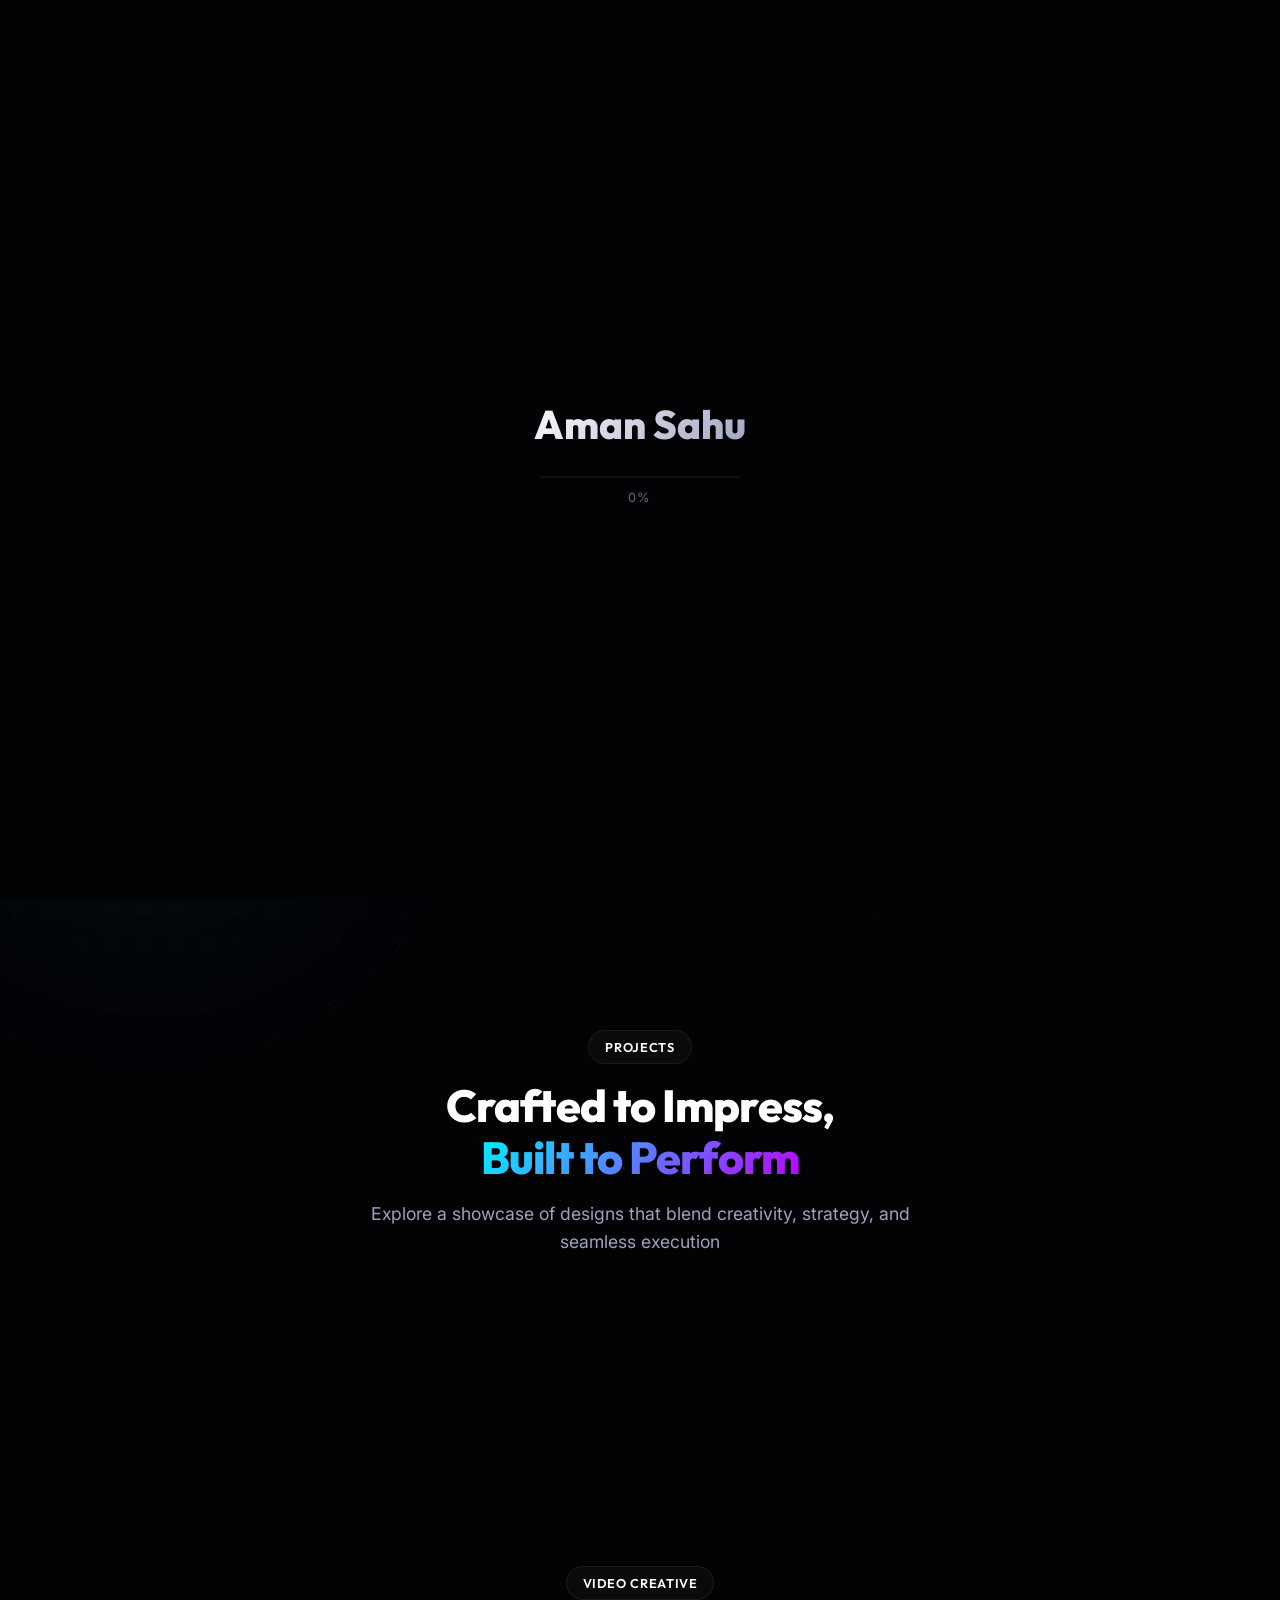
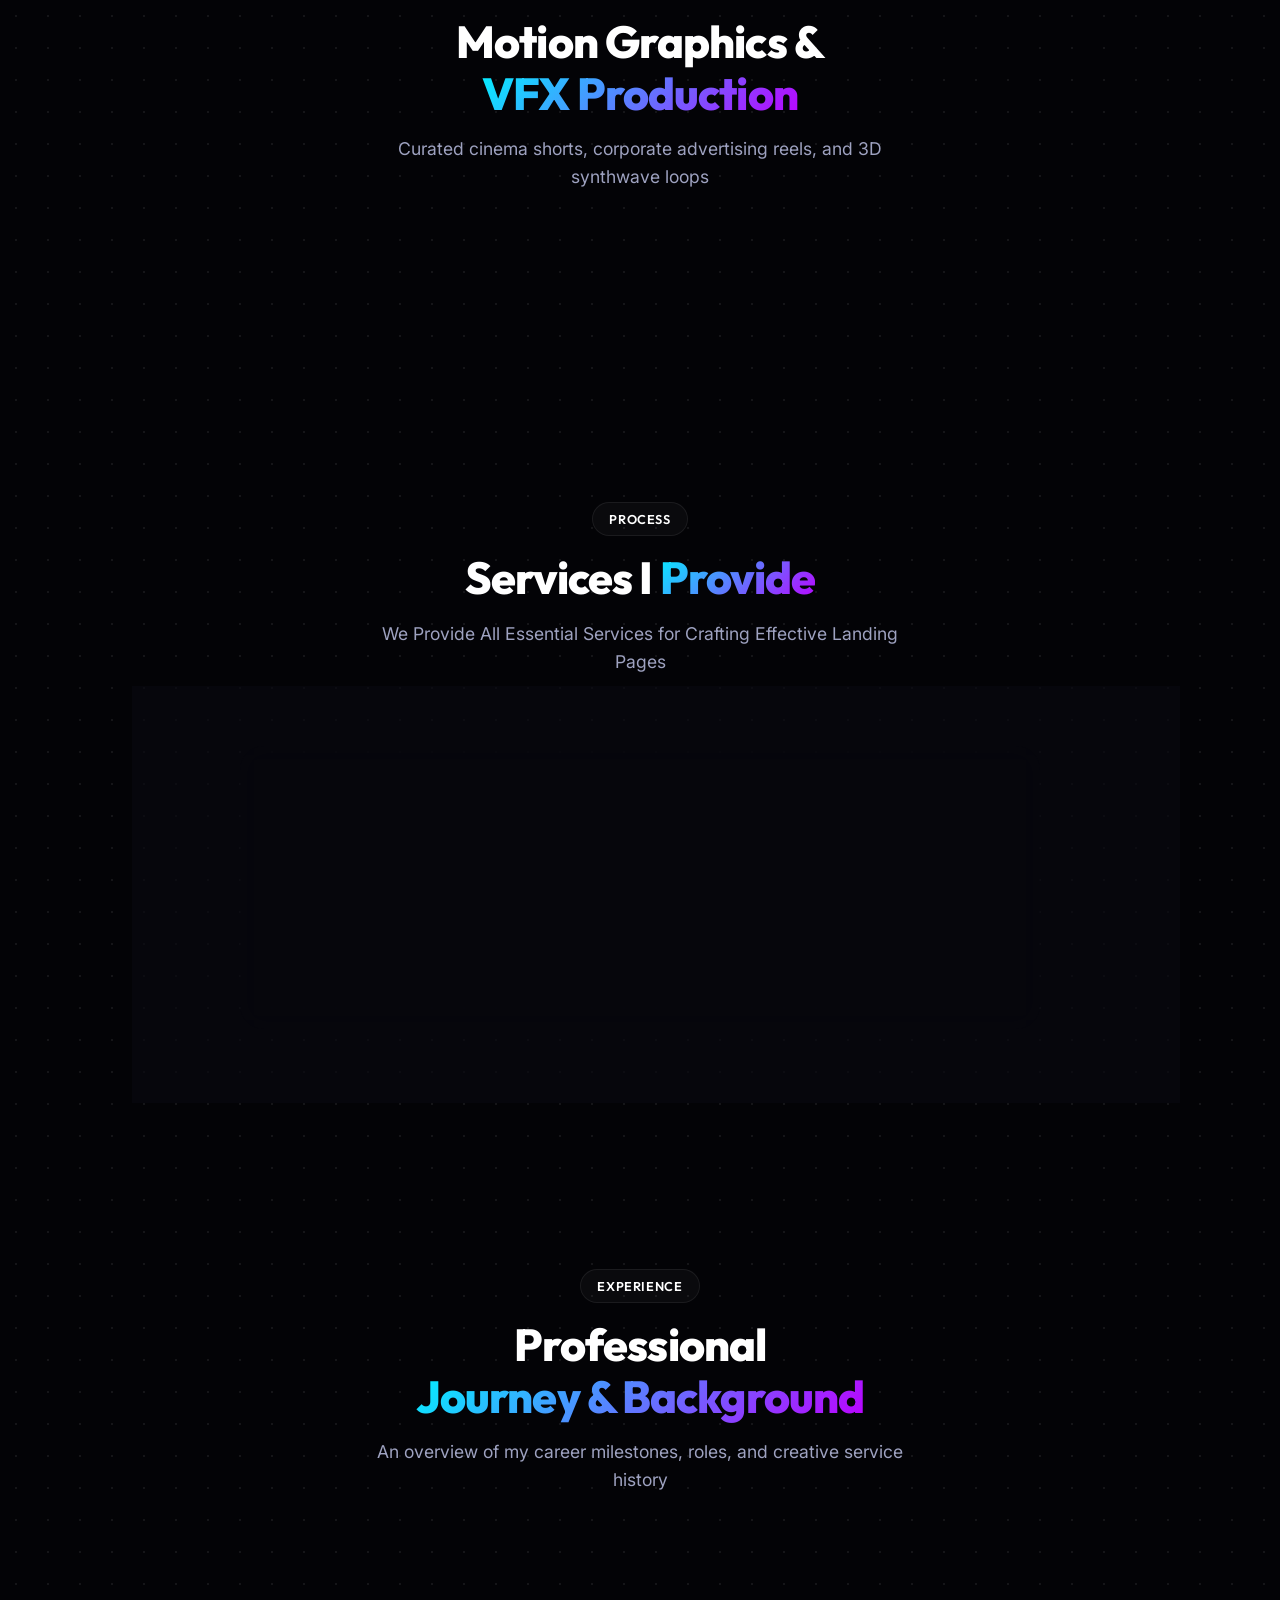
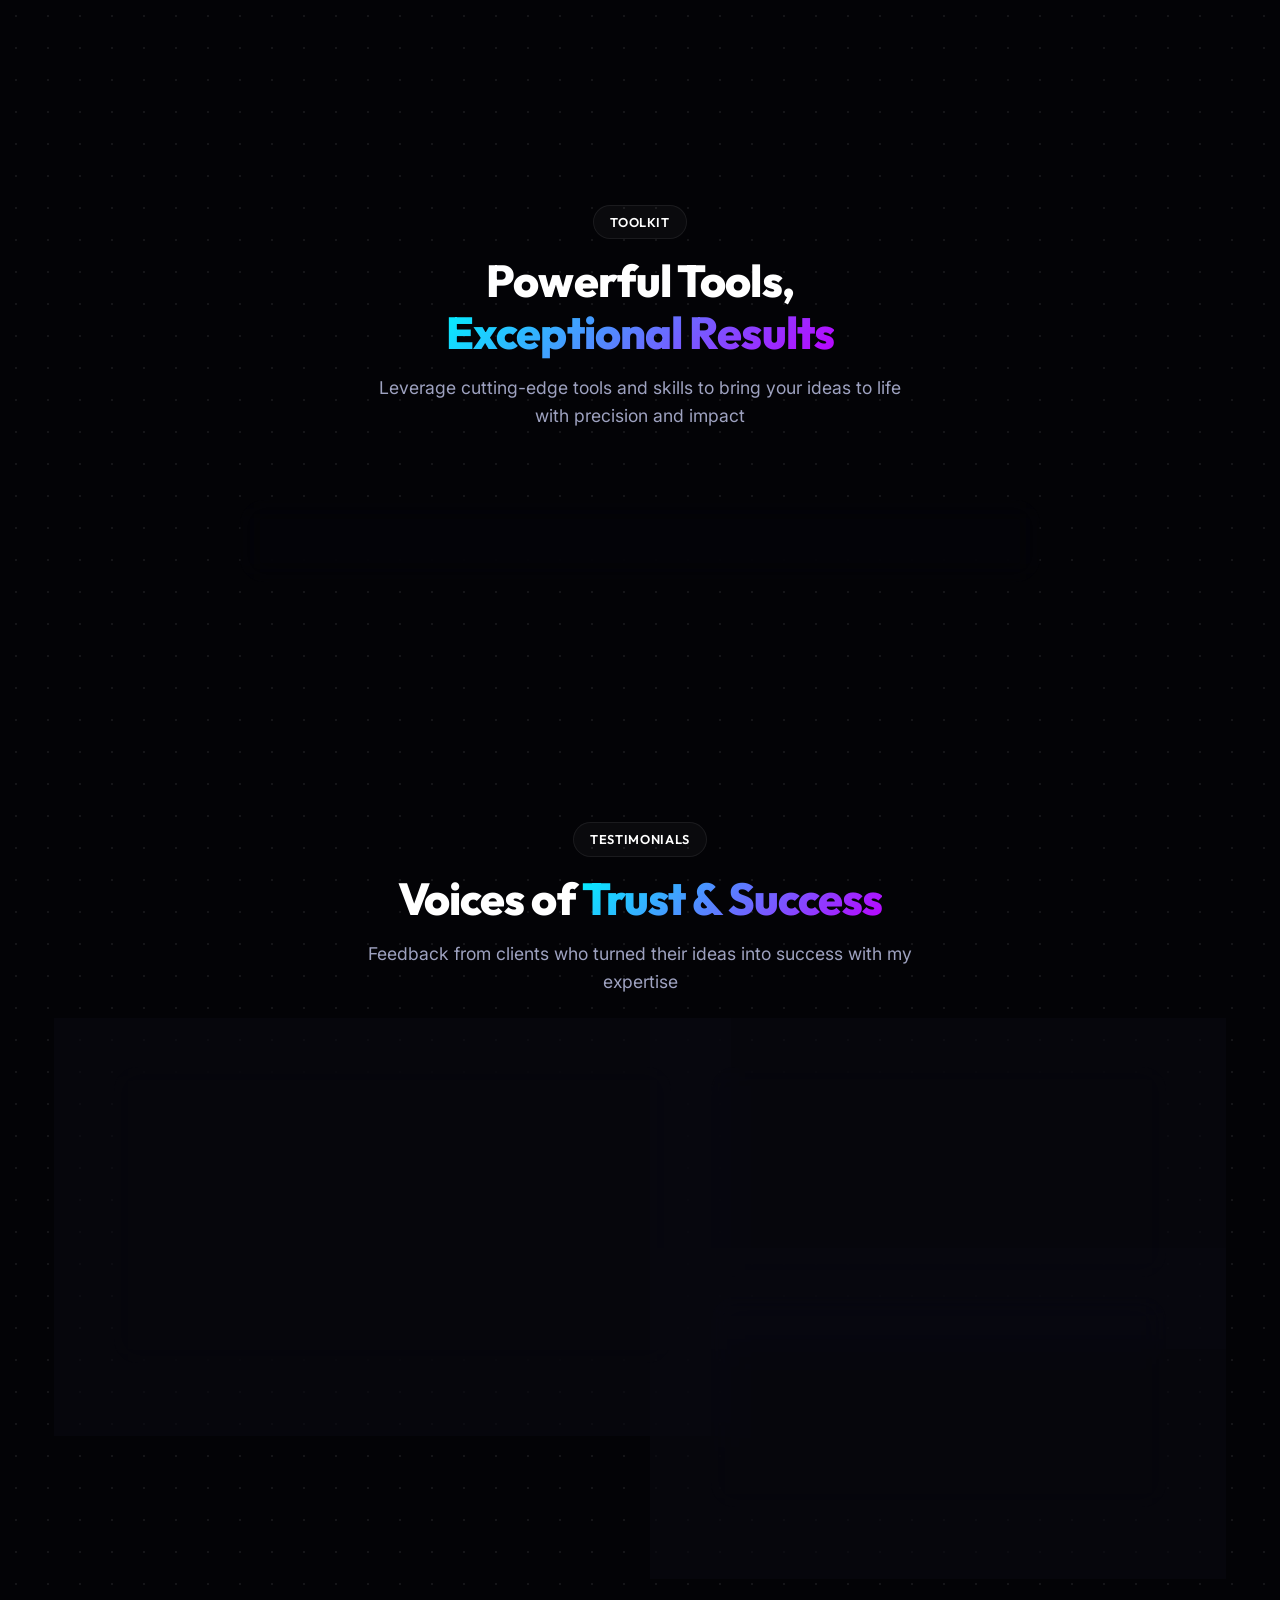
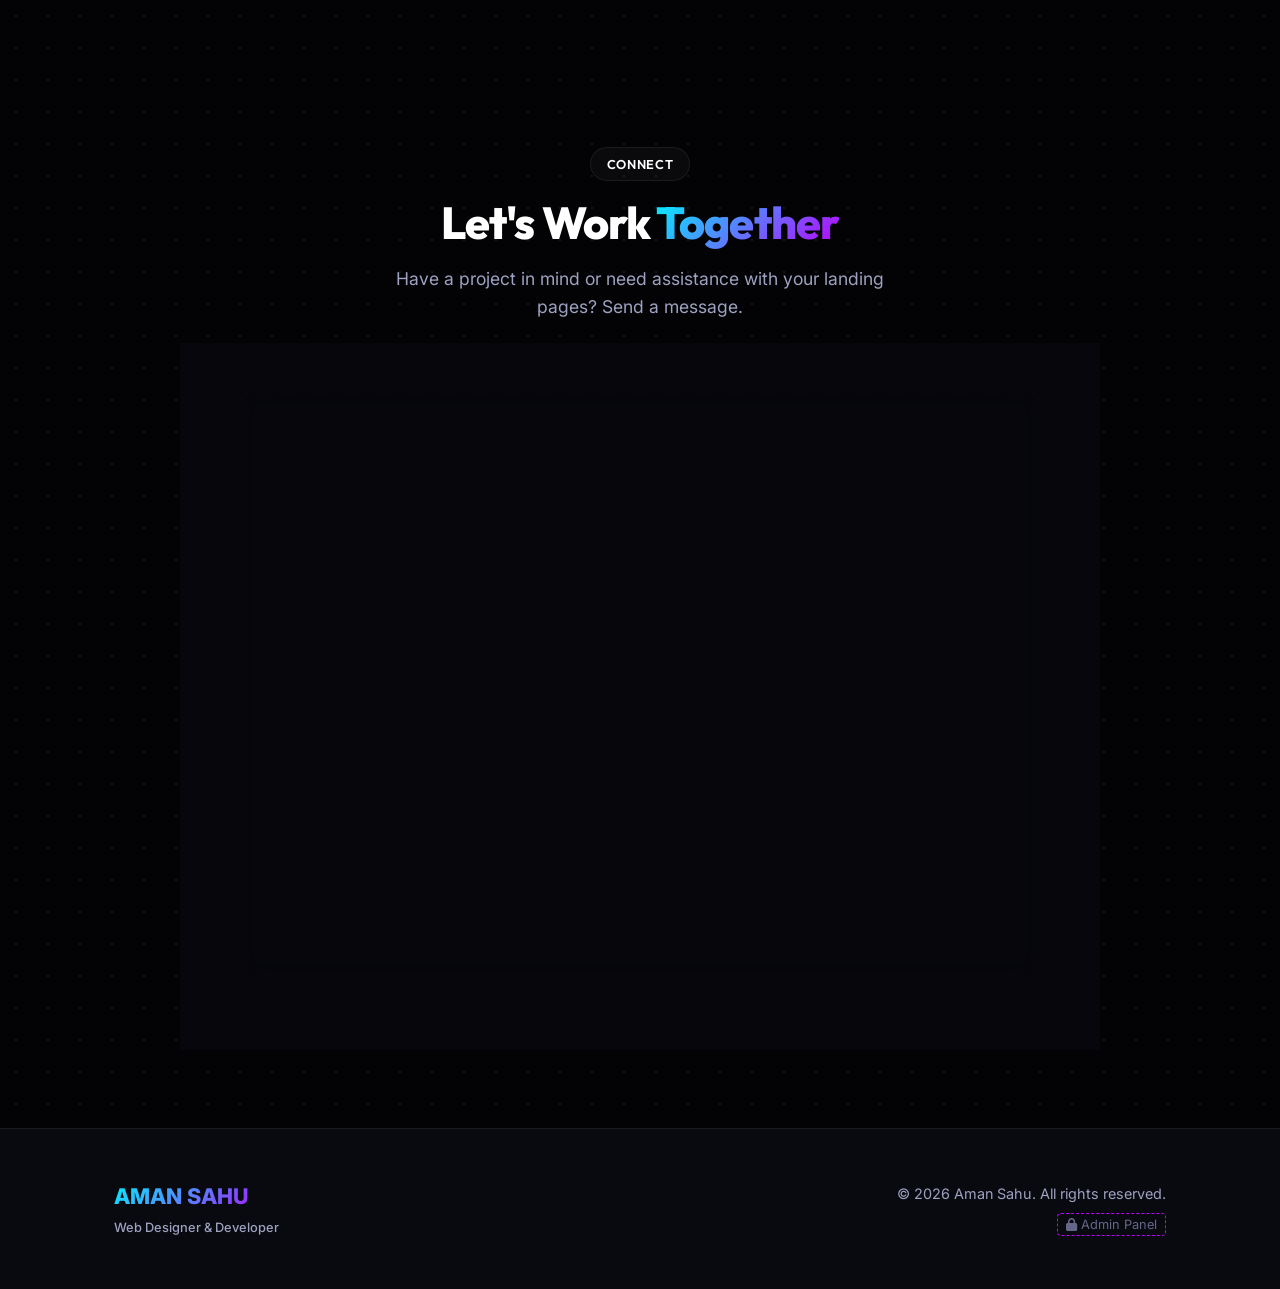
==== commit 98406168: "feat: Add ARIA labels to icon-only close buttons - Added `aria-label` to `.modal-close` buttons in a" ====
--- a/index.html
+++ b/index.html
@@ -421,7 +421,7 @@
     <!-- LIGHTBOX FOR YOUTUBE VIDEOS -->
     <div class="lightbox-modal" id="video-lightbox">
         <div class="lightbox-content">
-            <button class="lightbox-close" id="lightbox-close-btn" aria-label="Close video">&times;</button>
+            <button class="lightbox-close" id="lightbox-close-btn" aria-label="Close lightbox">&times;</button>
             <iframe class="lightbox-iframe" id="lightbox-iframe" src="" allowfullscreen allow="autoplay"></iframe>
         </div>
     </div>
--- a/style.css
+++ b/style.css
@@ -1232,6 +1232,16 @@
     box-shadow: 0 0 10px var(--border-glass-hover);
 }
 
+a:focus-visible,
+button:focus-visible,
+input:focus-visible,
+textarea:focus-visible,
+select:focus-visible {
+    outline: 2px solid var(--accent-blue);
+    outline-offset: 2px;
+    box-shadow: 0 0 0 4px var(--accent-glow-blue);
+}
+
 textarea.form-input {
     resize: none;
     min-height: 120px;
@@ -1640,15 +1650,3 @@
         font-size: 8px;
     }
 }
-
-/* Accessibility Focus States */
-a:focus-visible,
-button:focus-visible,
-input:focus-visible,
-textarea:focus-visible,
-select:focus-visible,
-[tabindex]:focus-visible {
-    outline: 2px solid var(--accent-blue);
-    outline-offset: 3px;
-    border-radius: 4px;
-}
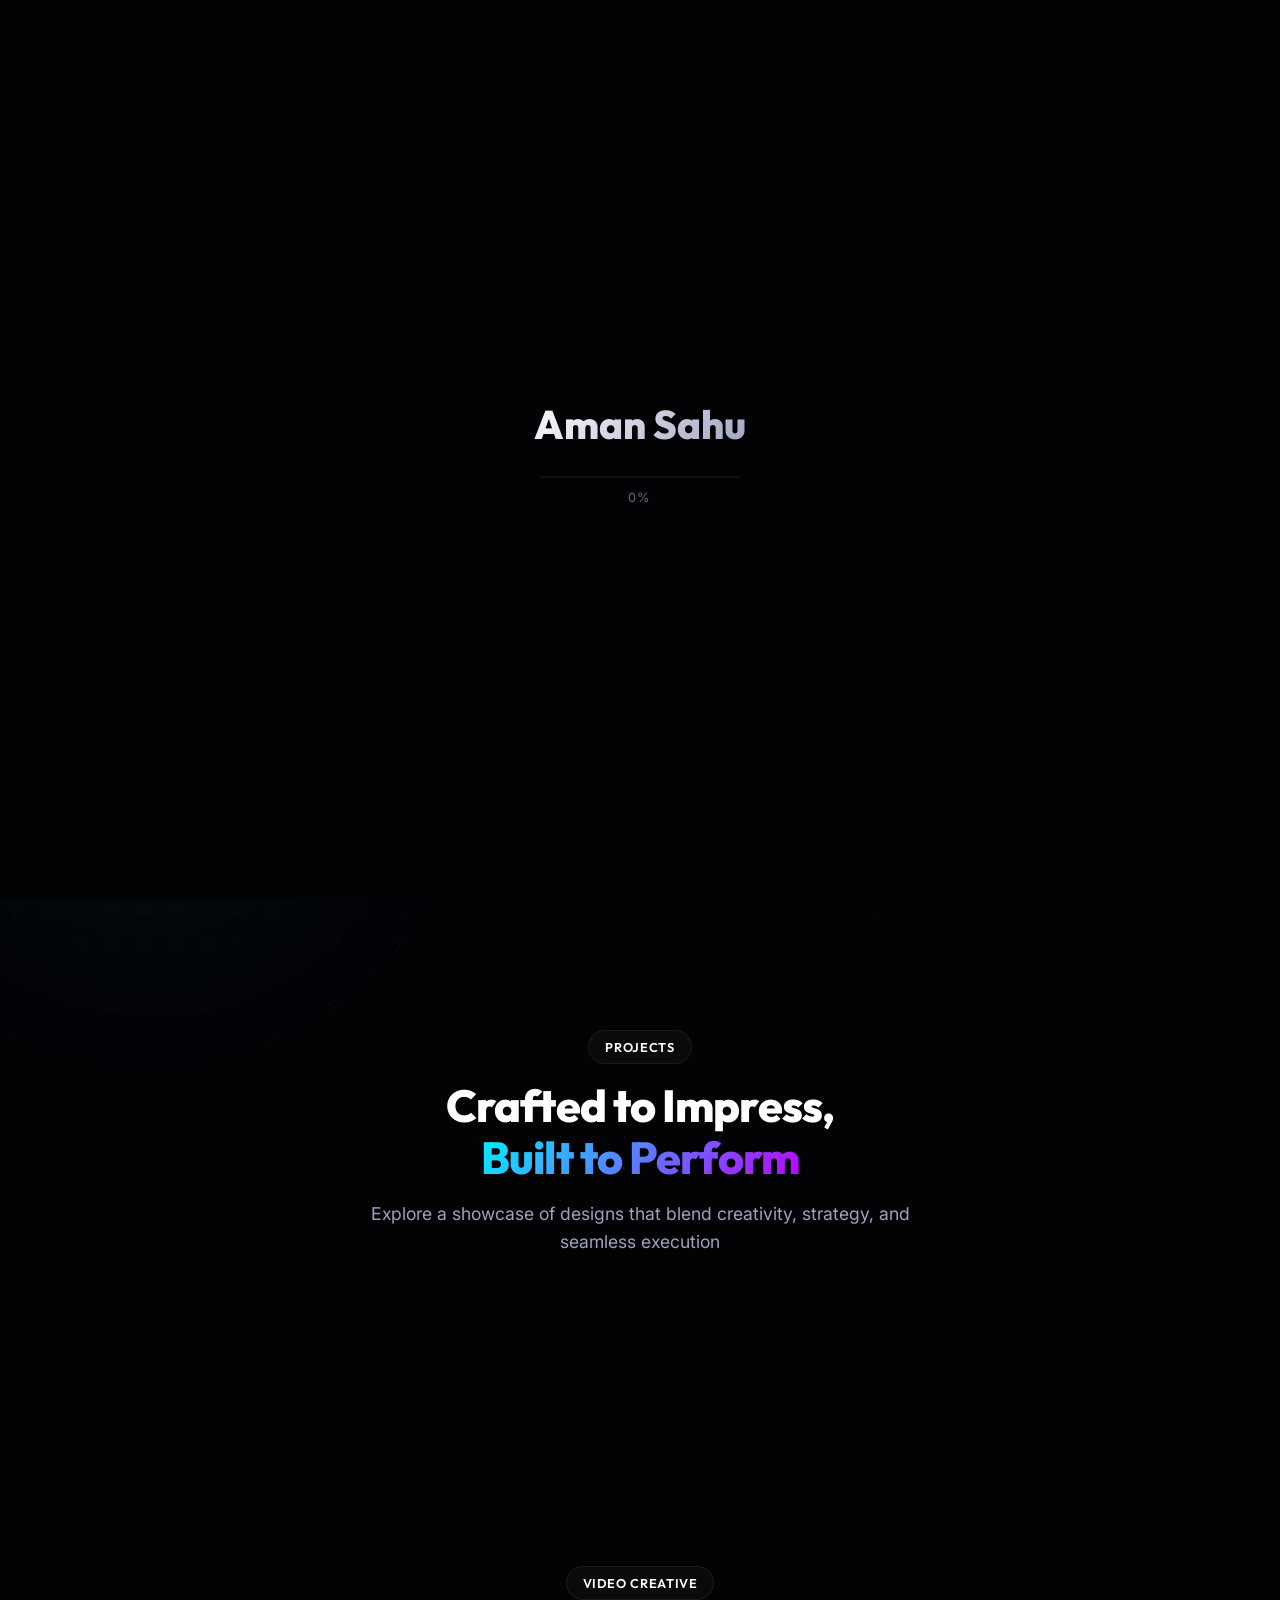
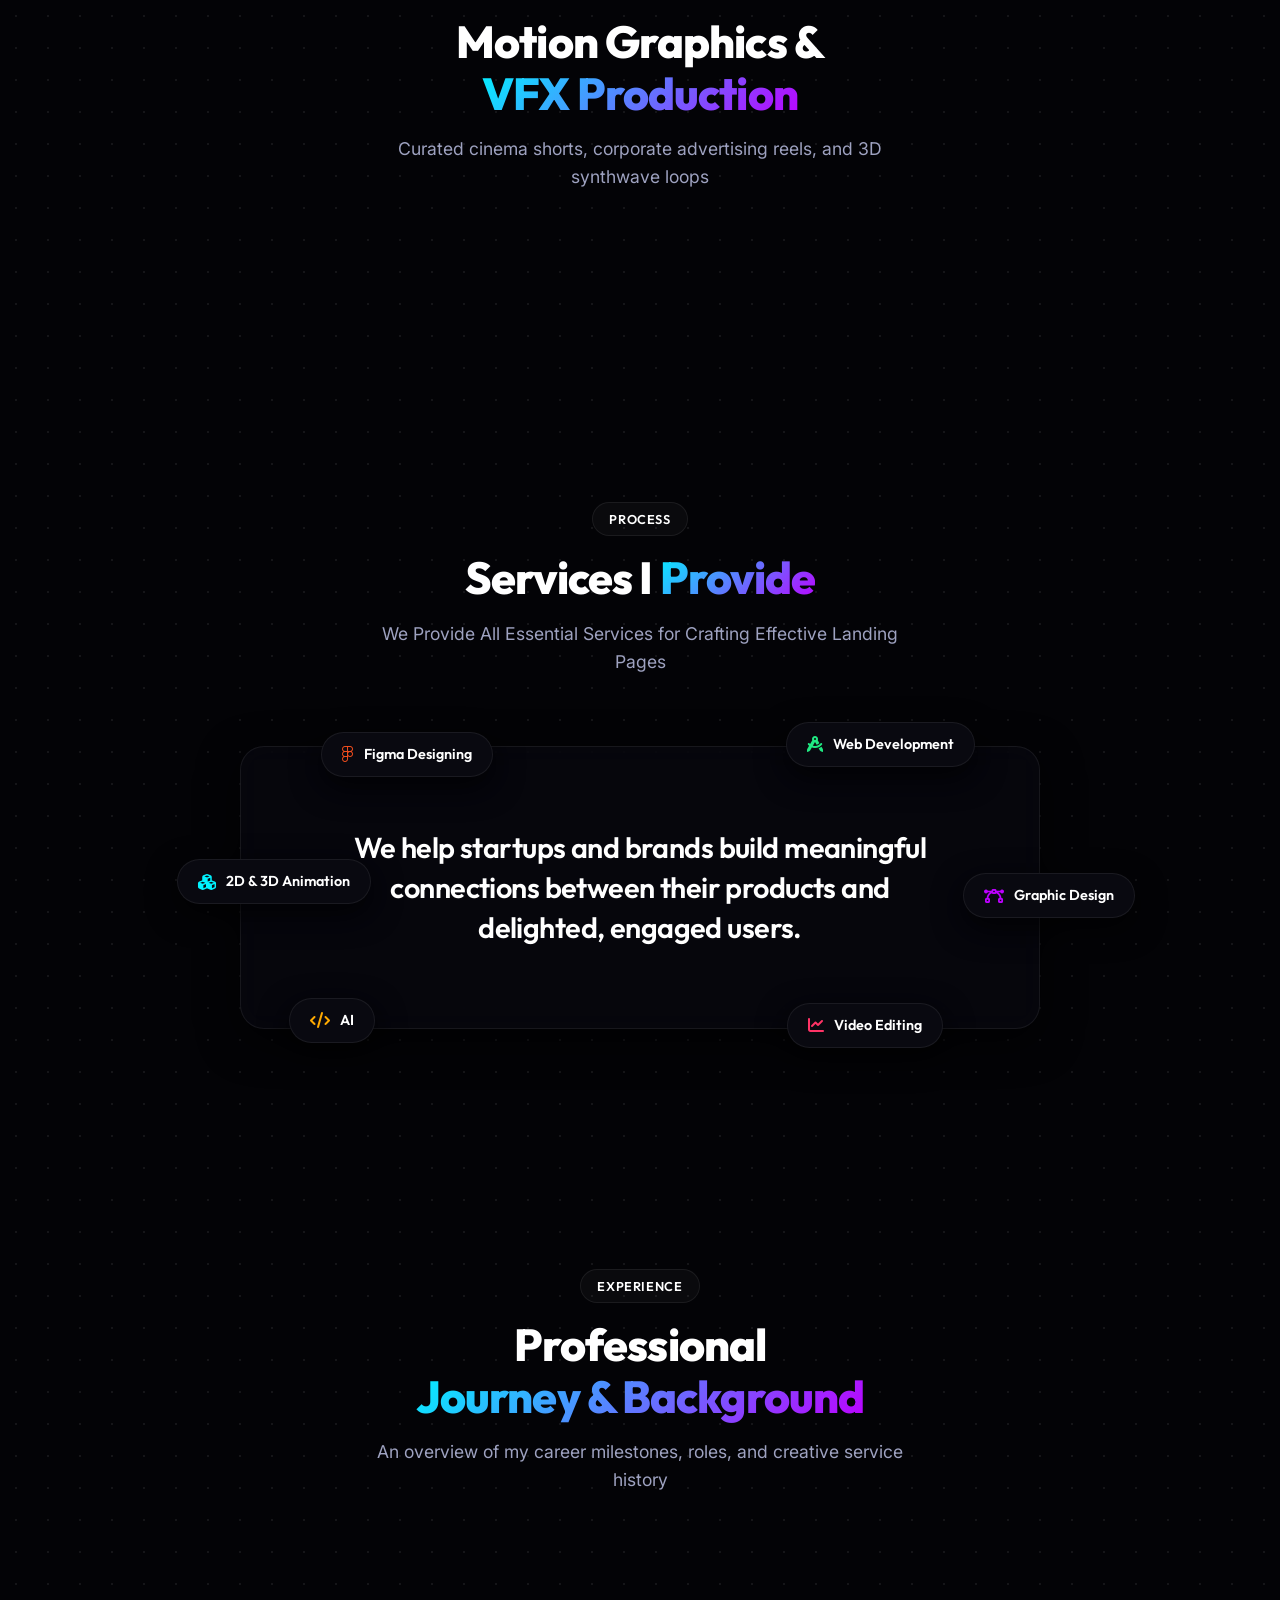
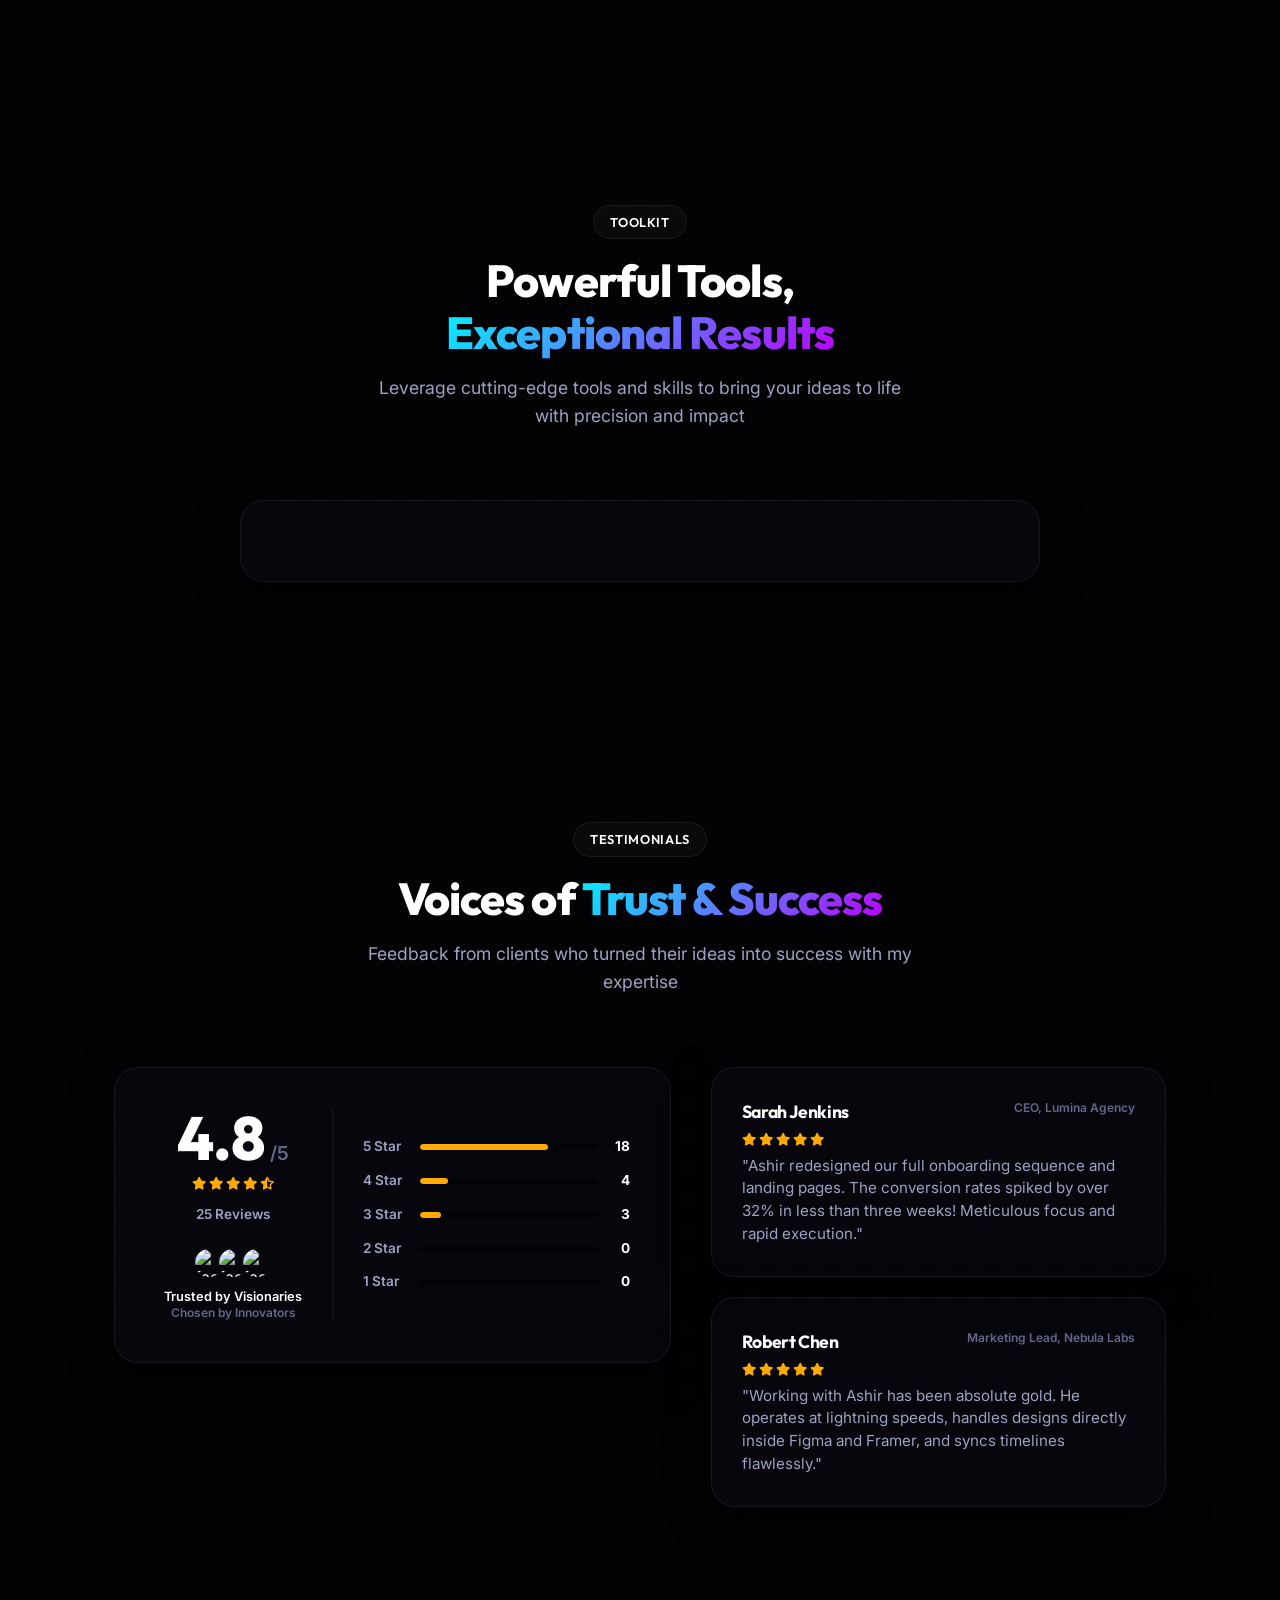
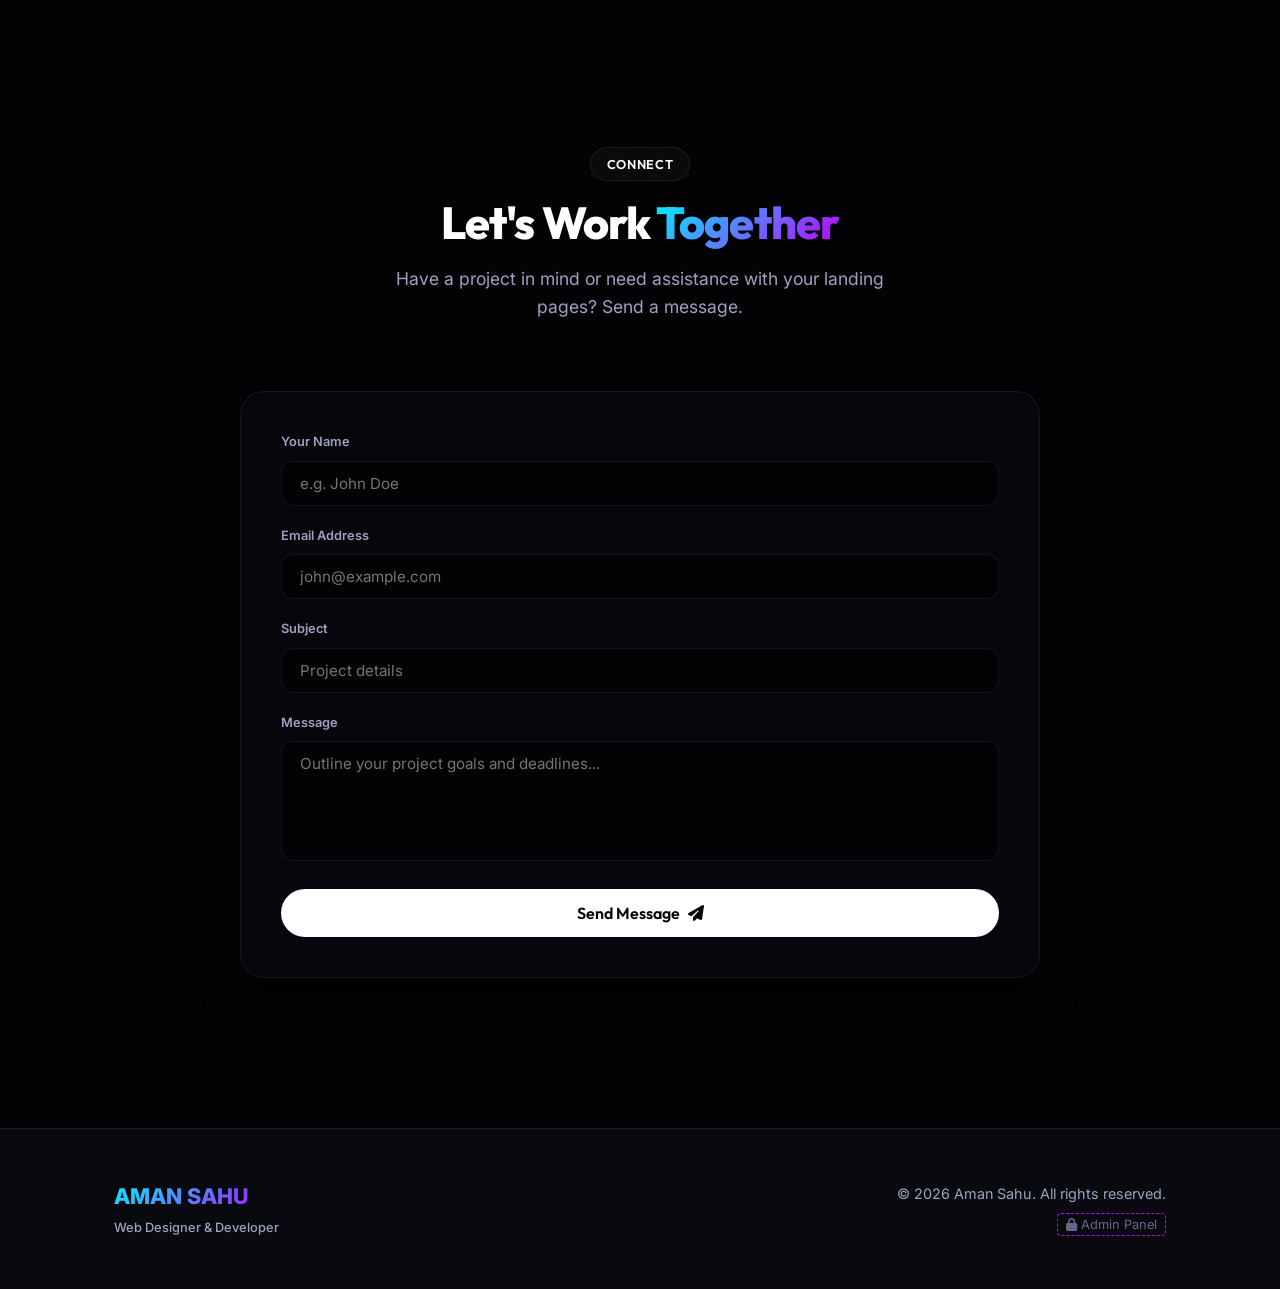
==== commit 344ed85f: "feat(a11y): add aria-labels to close buttons and focus-visible states - Added aria-labels to modal a" ====
--- a/index.html
+++ b/index.html
@@ -421,7 +421,7 @@
     <!-- LIGHTBOX FOR YOUTUBE VIDEOS -->
     <div class="lightbox-modal" id="video-lightbox">
         <div class="lightbox-content">
-            <button class="lightbox-close" id="lightbox-close-btn" aria-label="Close lightbox">&times;</button>
+            <button class="lightbox-close" id="lightbox-close-btn" aria-label="Close video">&times;</button>
             <iframe class="lightbox-iframe" id="lightbox-iframe" src="" allowfullscreen allow="autoplay"></iframe>
         </div>
     </div>
--- a/style.css
+++ b/style.css
@@ -77,6 +77,12 @@
     margin: 0;
     padding: 0;
     box-sizing: border-box;
+}
+
+button:focus-visible, a:focus-visible {
+    outline: 2px solid var(--accent-blue);
+    outline-offset: 2px;
+    border-radius: 4px;
 }
 
 html {
@@ -1232,16 +1238,6 @@
     box-shadow: 0 0 10px var(--border-glass-hover);
 }
 
-a:focus-visible,
-button:focus-visible,
-input:focus-visible,
-textarea:focus-visible,
-select:focus-visible {
-    outline: 2px solid var(--accent-blue);
-    outline-offset: 2px;
-    box-shadow: 0 0 0 4px var(--accent-glow-blue);
-}
-
 textarea.form-input {
     resize: none;
     min-height: 120px;
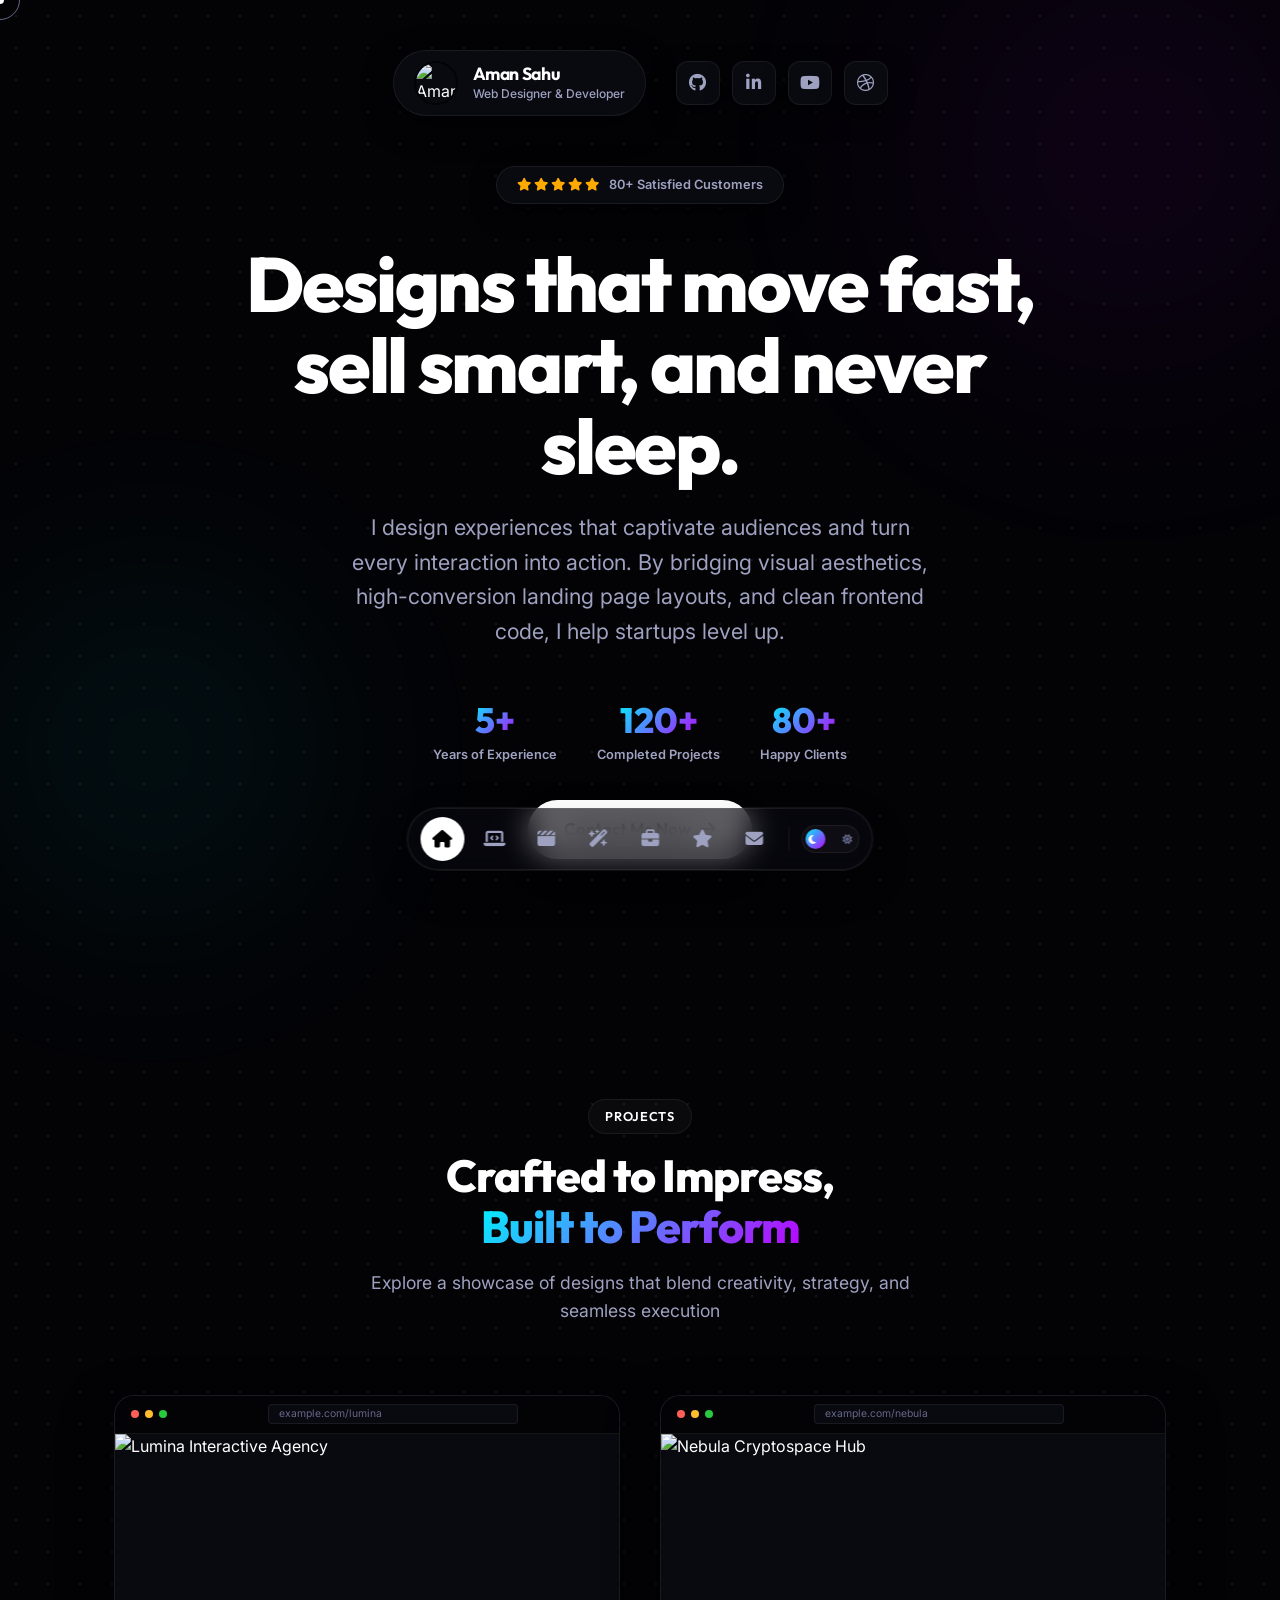
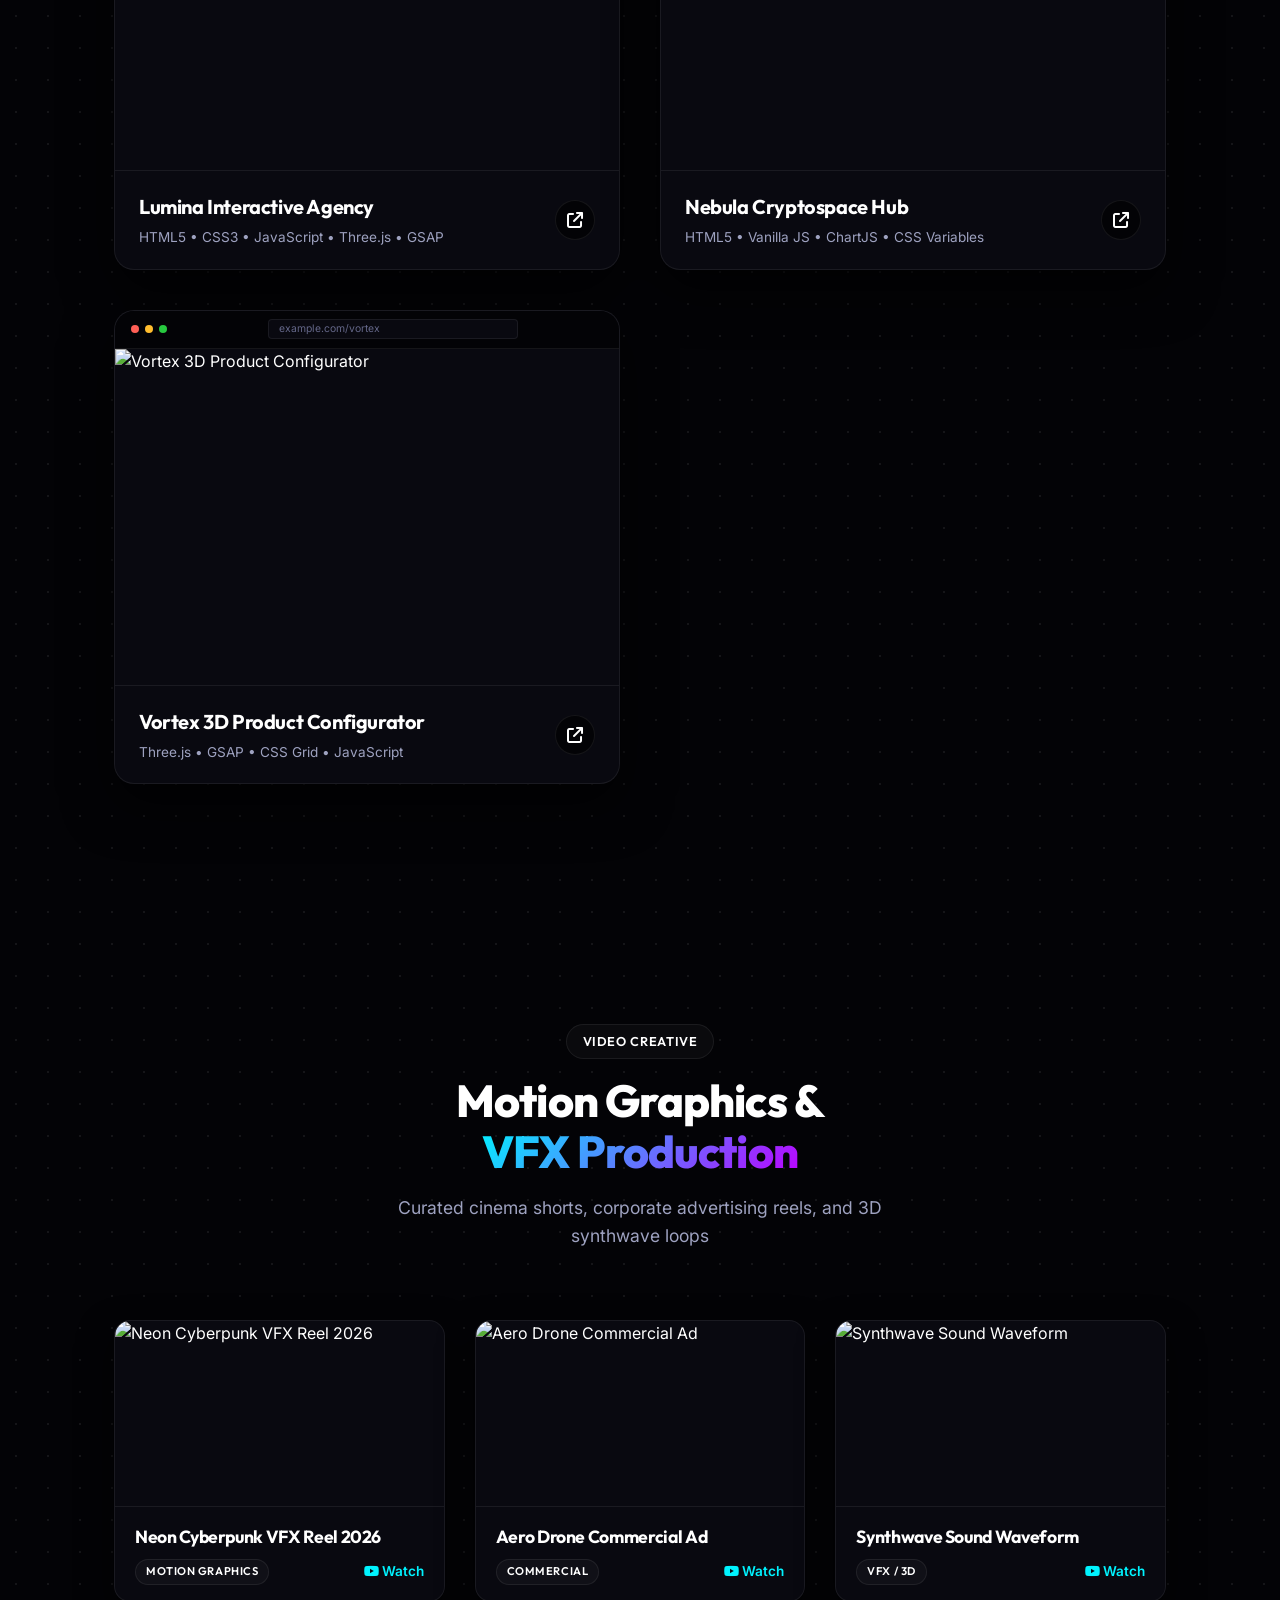
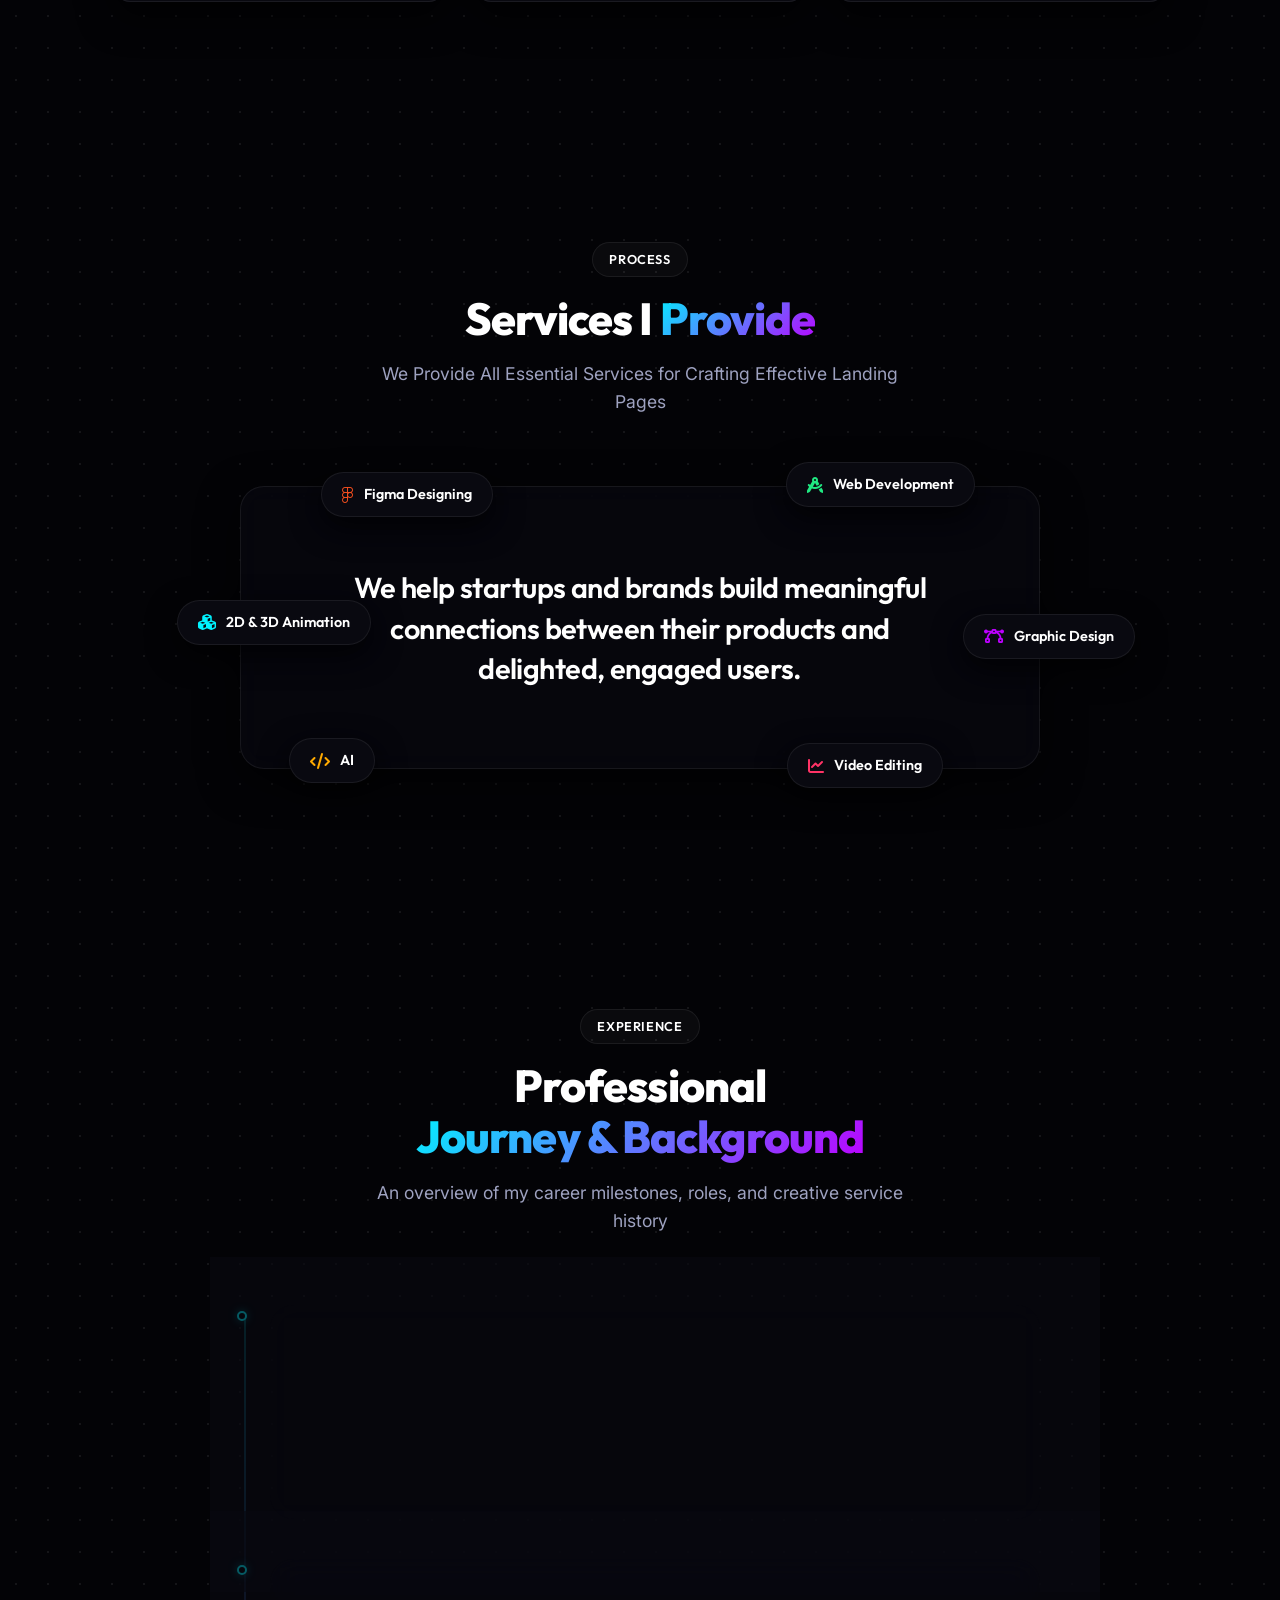
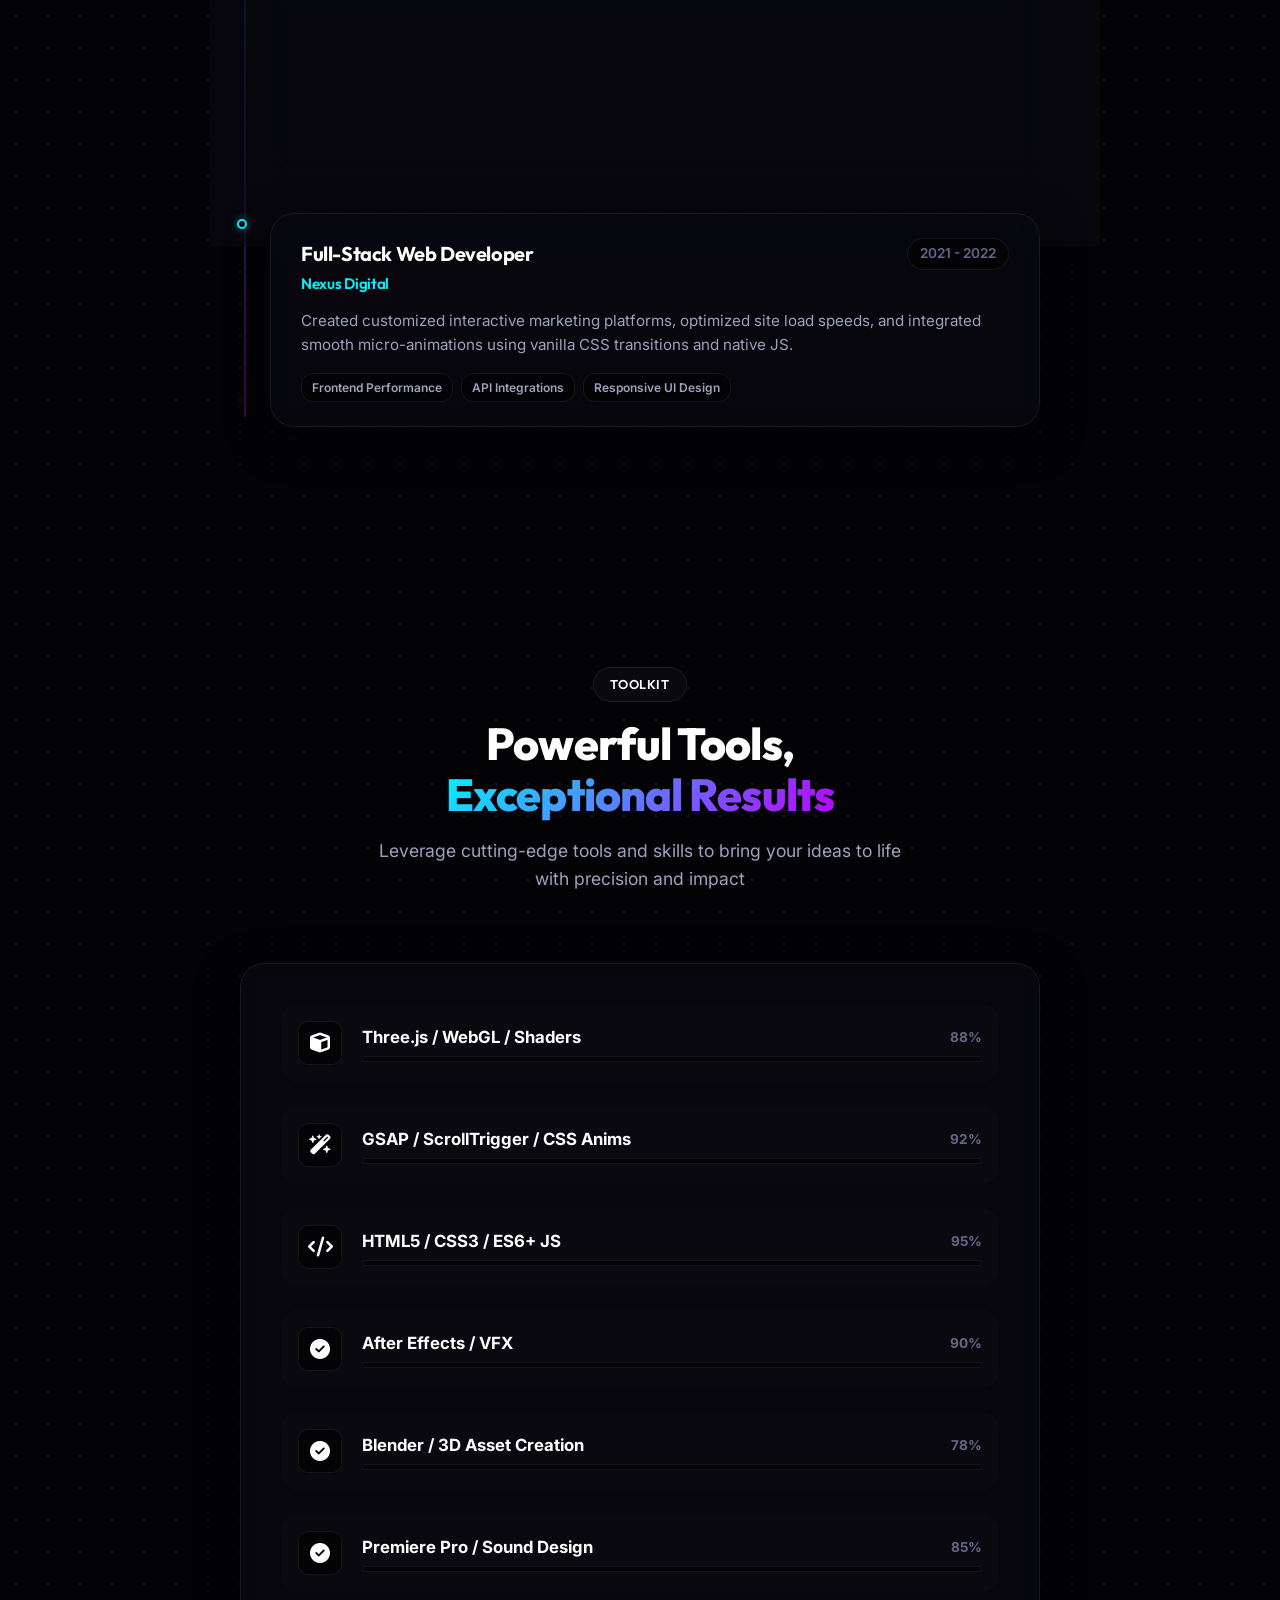
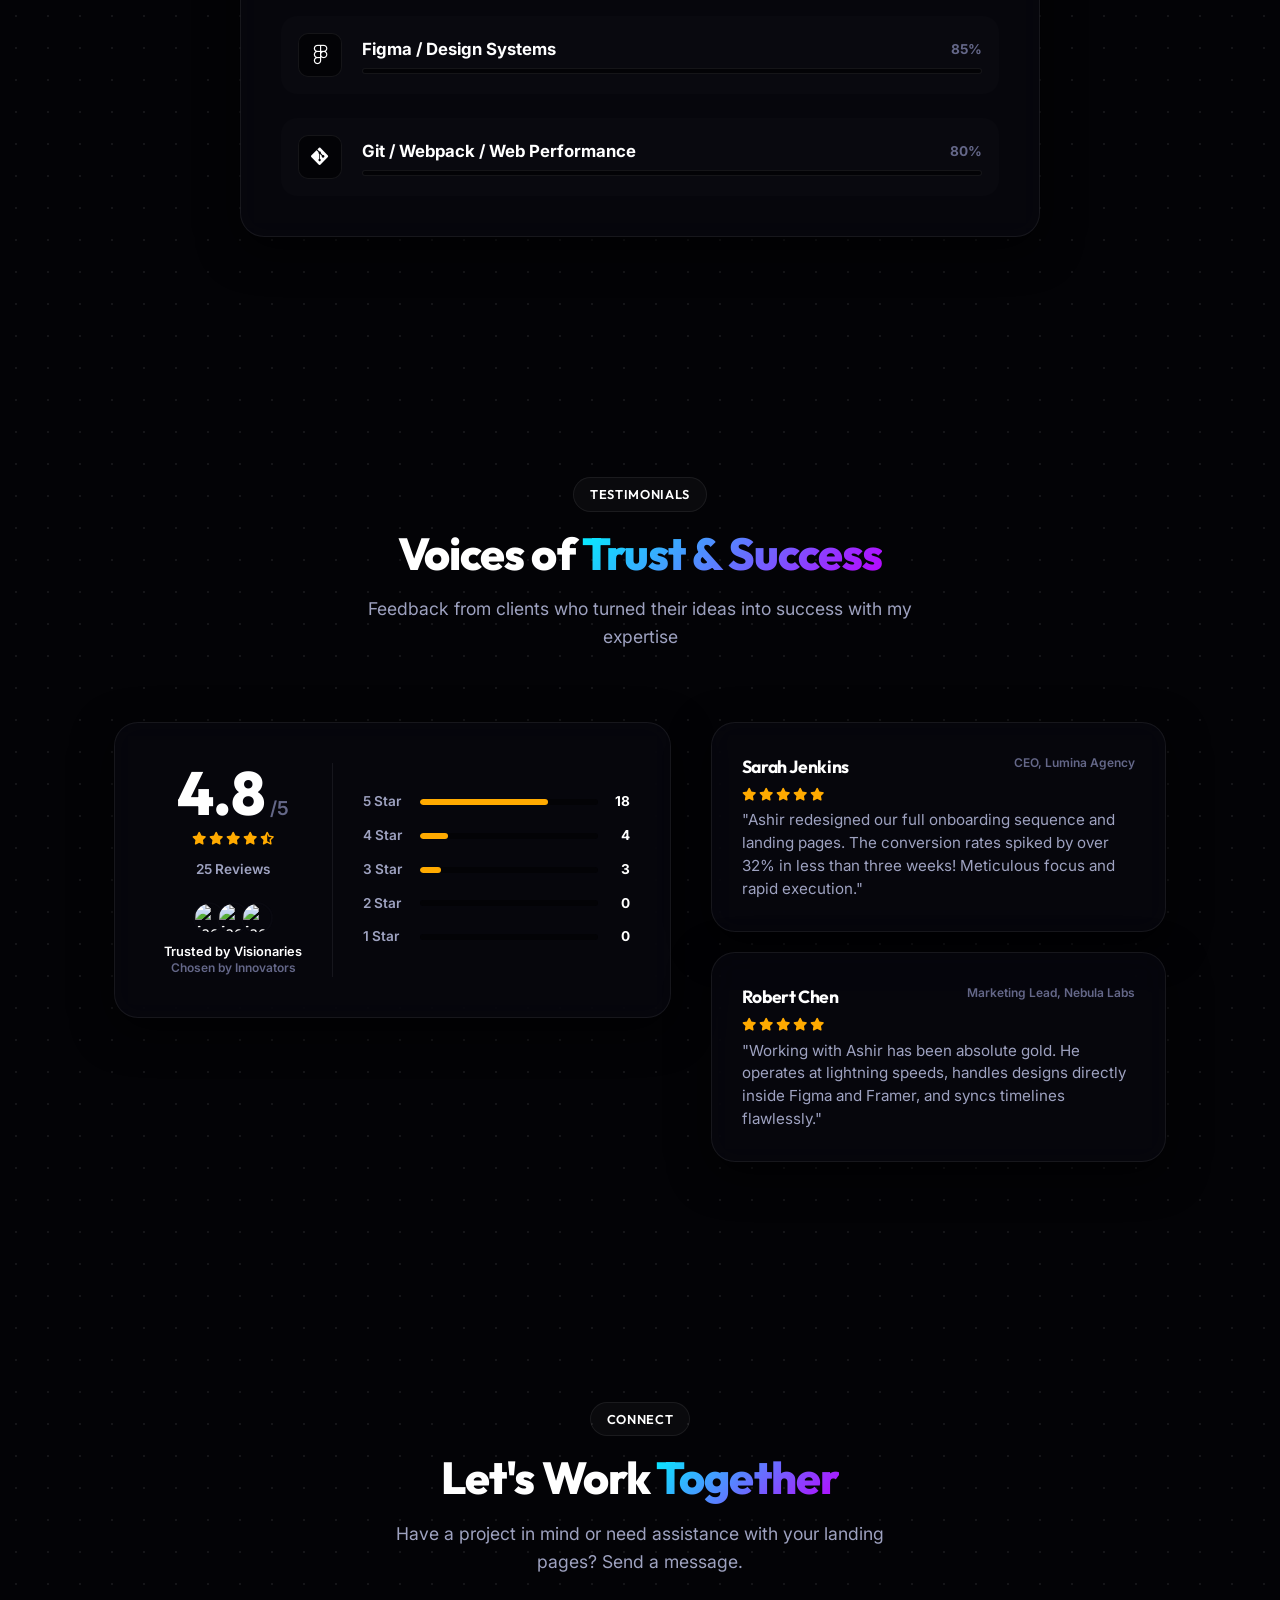
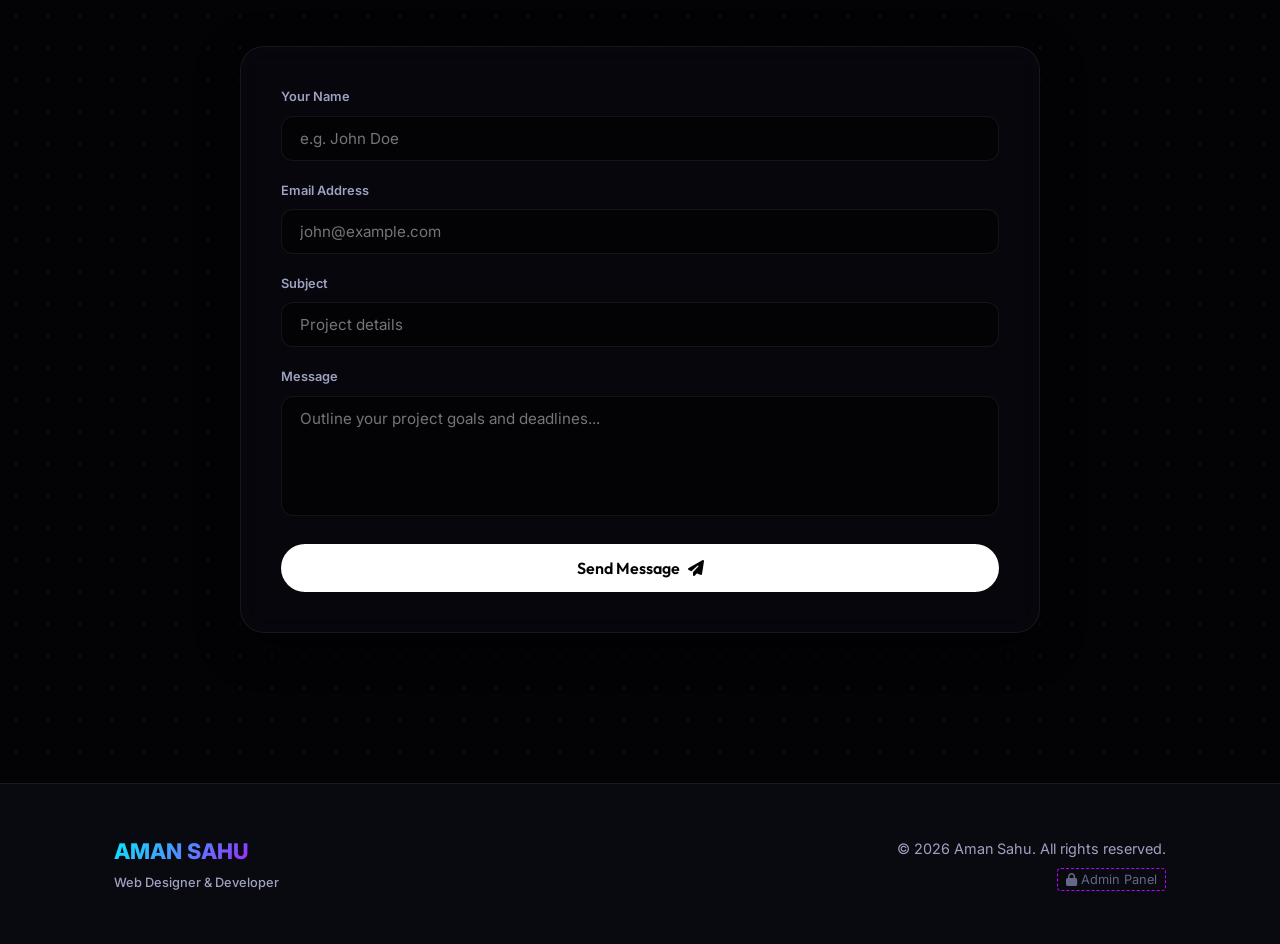
==== commit 8c66c257: "UX: Add ARIA labels to close buttons and global focus styles - Added `aria-label="Close"` to all mod" ====
--- a/index.html
+++ b/index.html
@@ -421,7 +421,7 @@
     <!-- LIGHTBOX FOR YOUTUBE VIDEOS -->
     <div class="lightbox-modal" id="video-lightbox">
         <div class="lightbox-content">
-            <button class="lightbox-close" id="lightbox-close-btn" aria-label="Close video">&times;</button>
+            <button class="lightbox-close" id="lightbox-close-btn" aria-label="Close">&times;</button>
             <iframe class="lightbox-iframe" id="lightbox-iframe" src="" allowfullscreen allow="autoplay"></iframe>
         </div>
     </div>
--- a/style.css
+++ b/style.css
@@ -77,12 +77,6 @@
     margin: 0;
     padding: 0;
     box-sizing: border-box;
-}
-
-button:focus-visible, a:focus-visible {
-    outline: 2px solid var(--accent-blue);
-    outline-offset: 2px;
-    border-radius: 4px;
 }
 
 html {
@@ -1646,3 +1640,9 @@
         font-size: 8px;
     }
 }
+
+/* Accessibility enhancements */
+a:focus-visible, button:focus-visible, input:focus-visible, textarea:focus-visible, select:focus-visible {
+    outline: 2px solid var(--accent-blue);
+    outline-offset: 2px;
+}
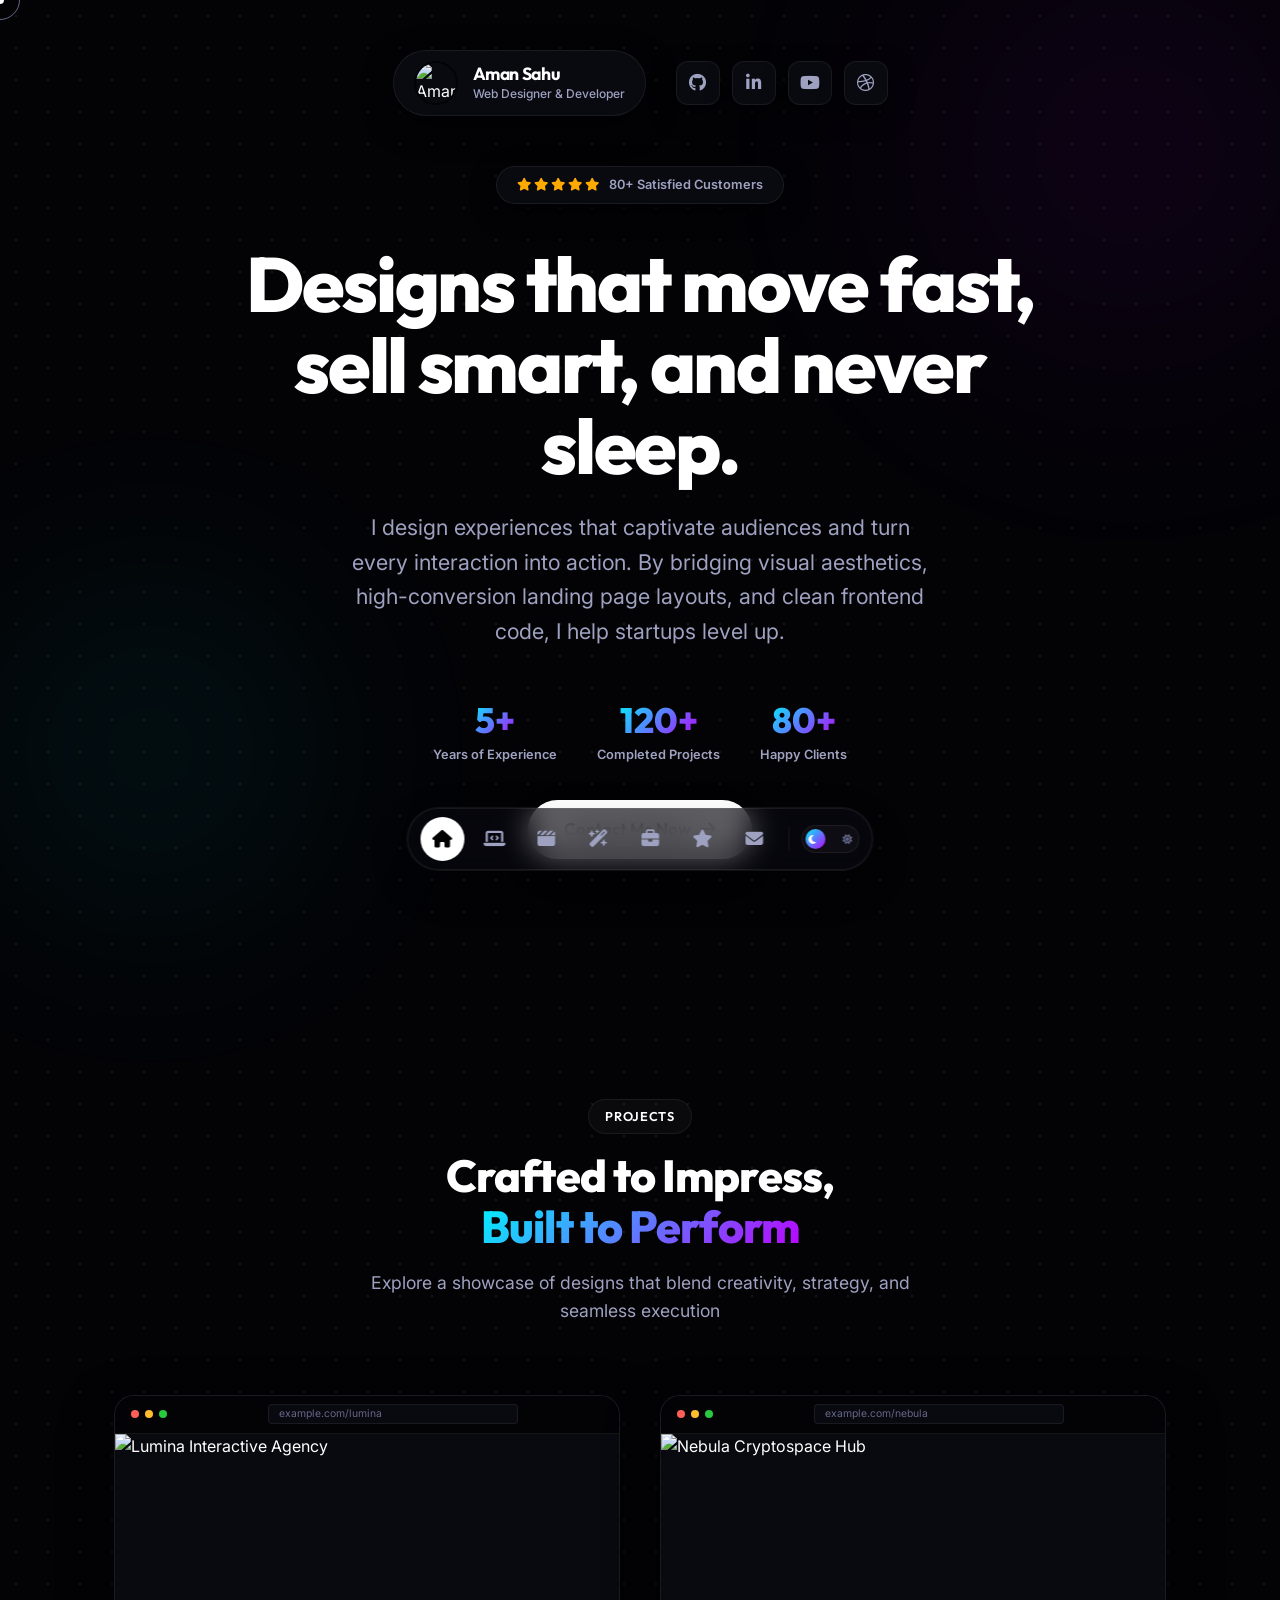
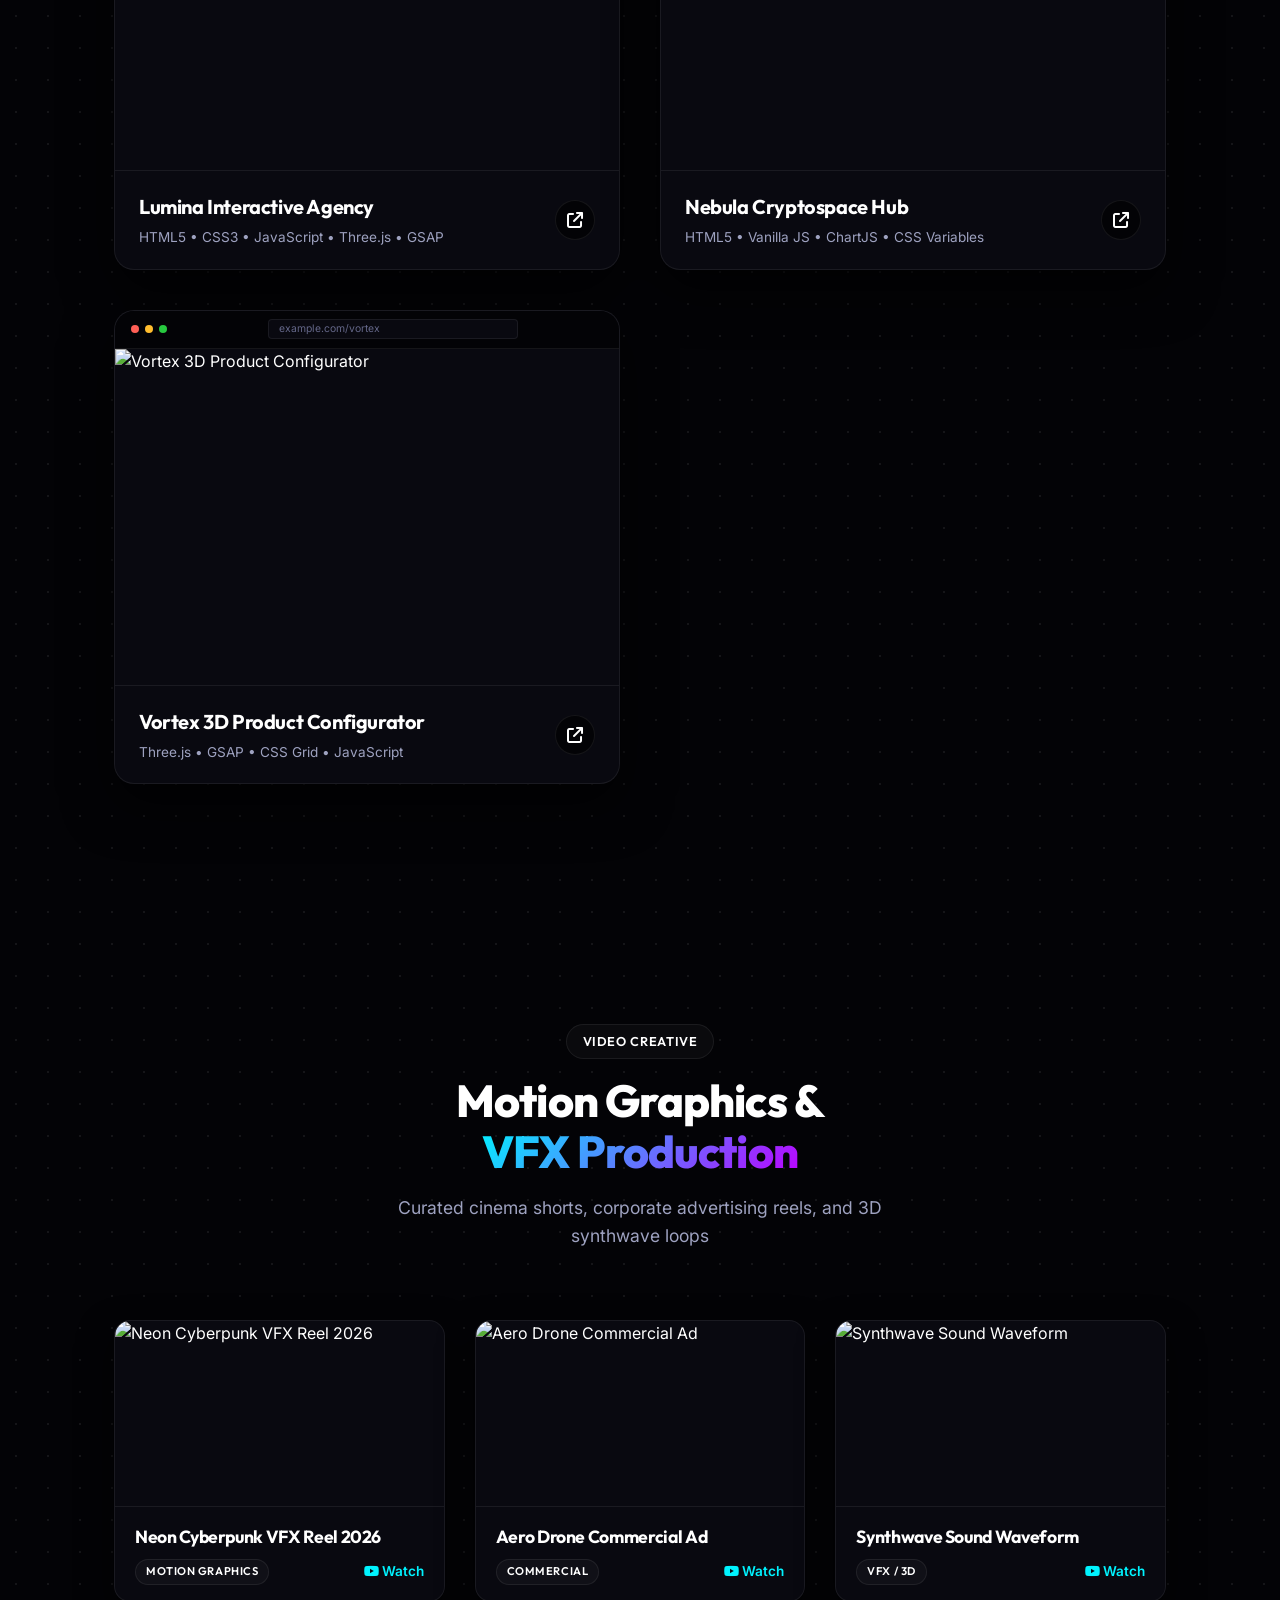
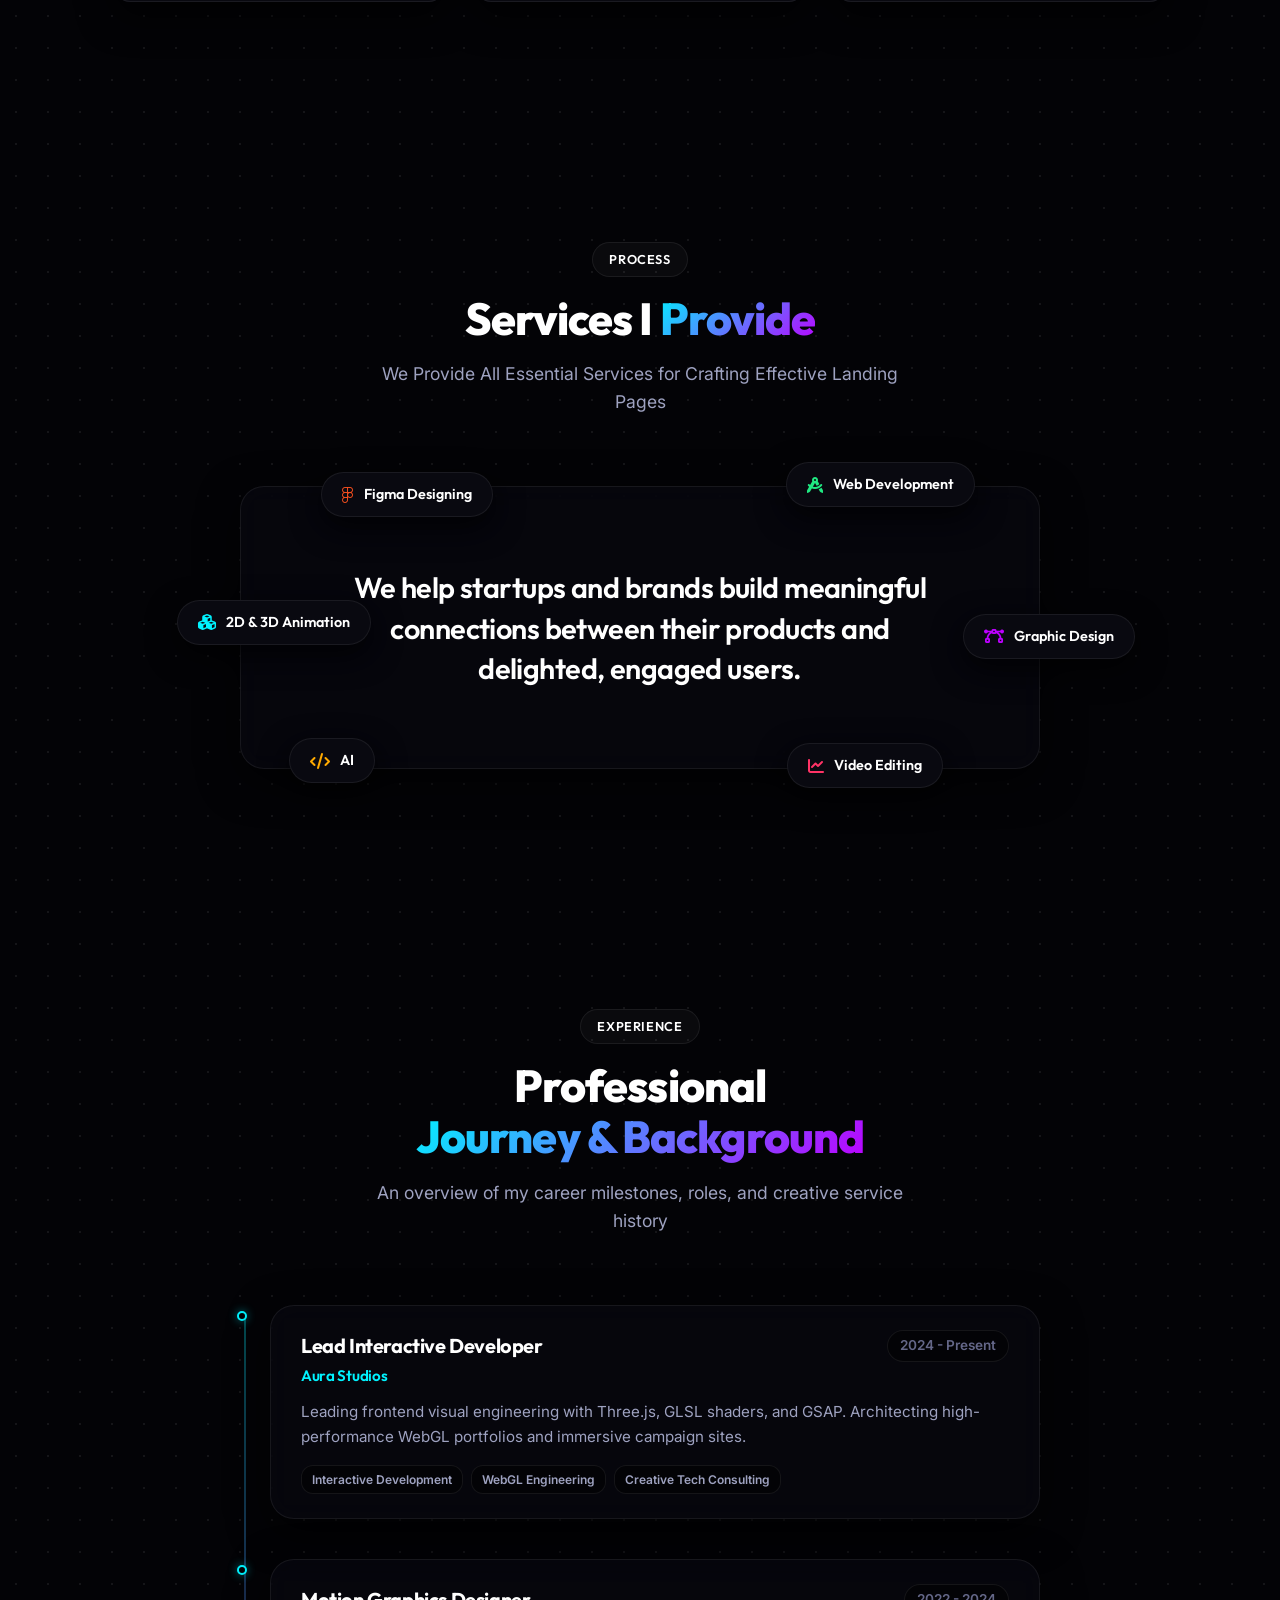
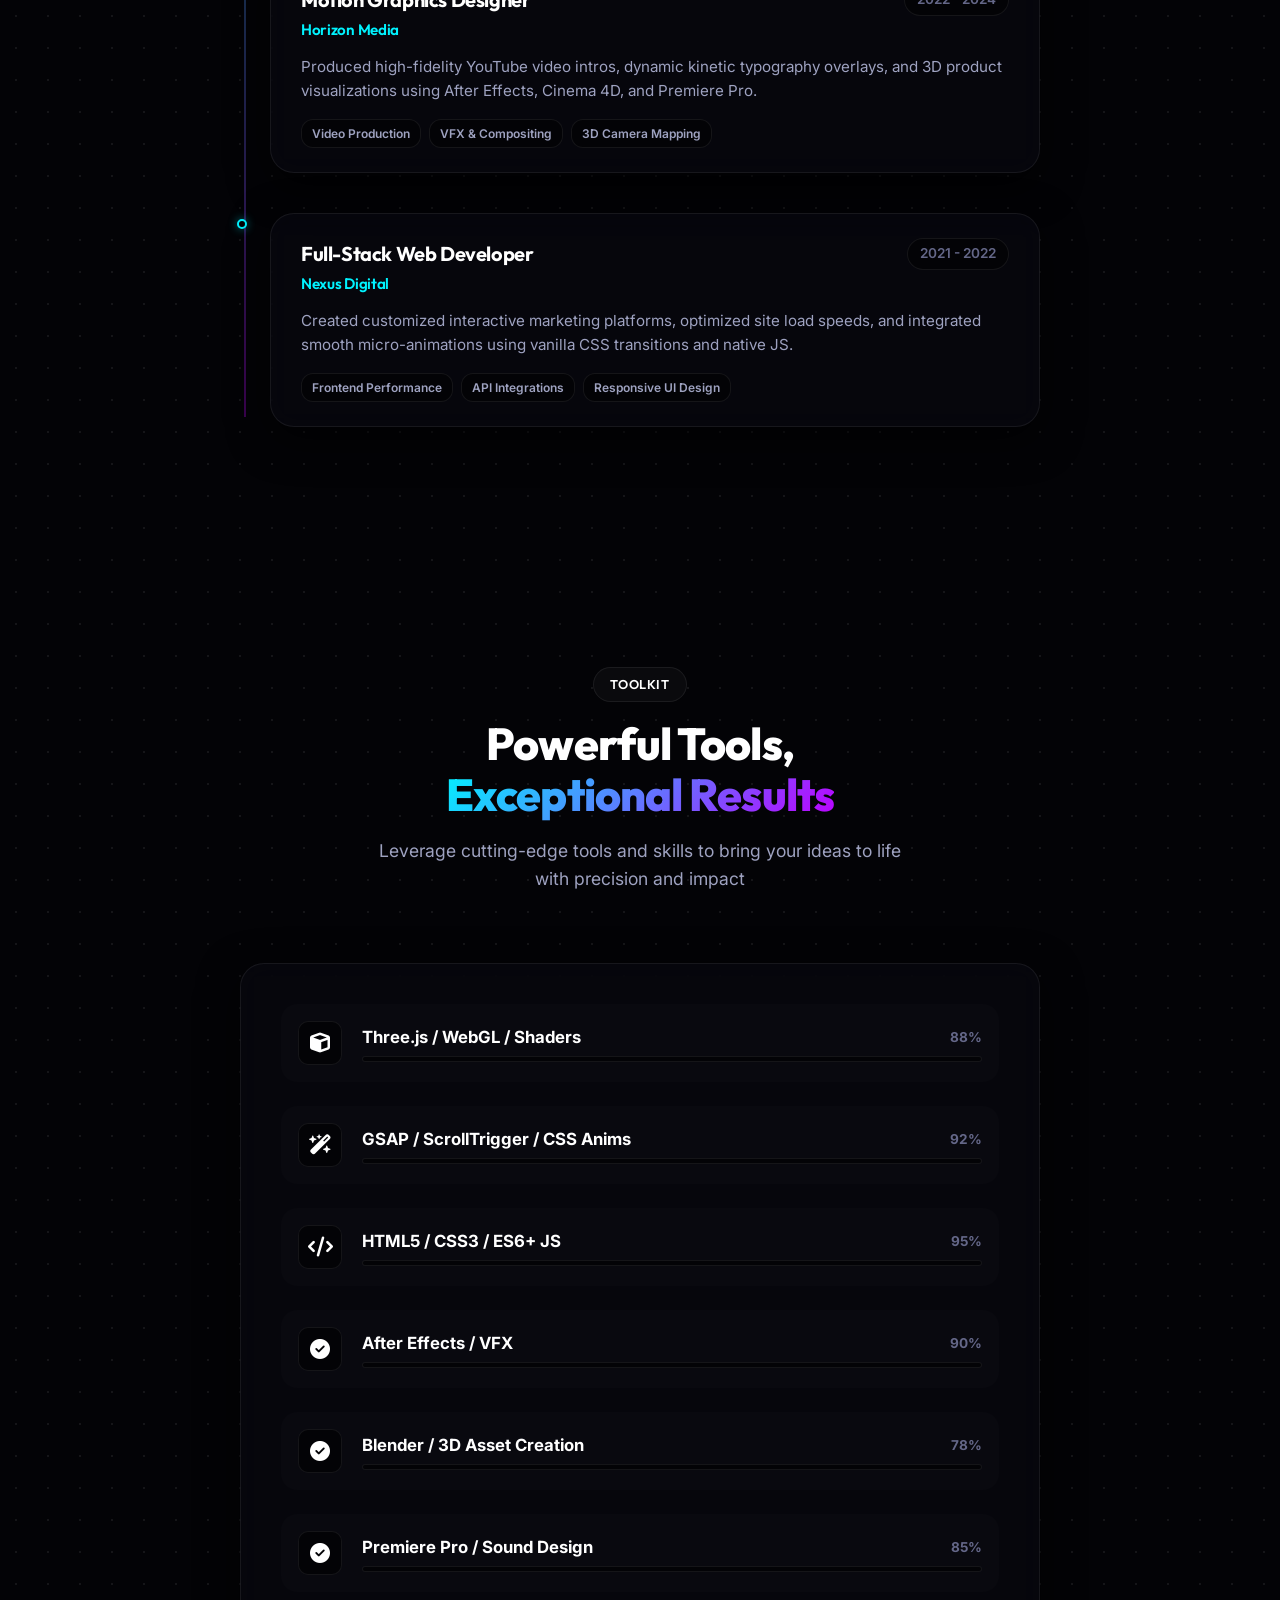
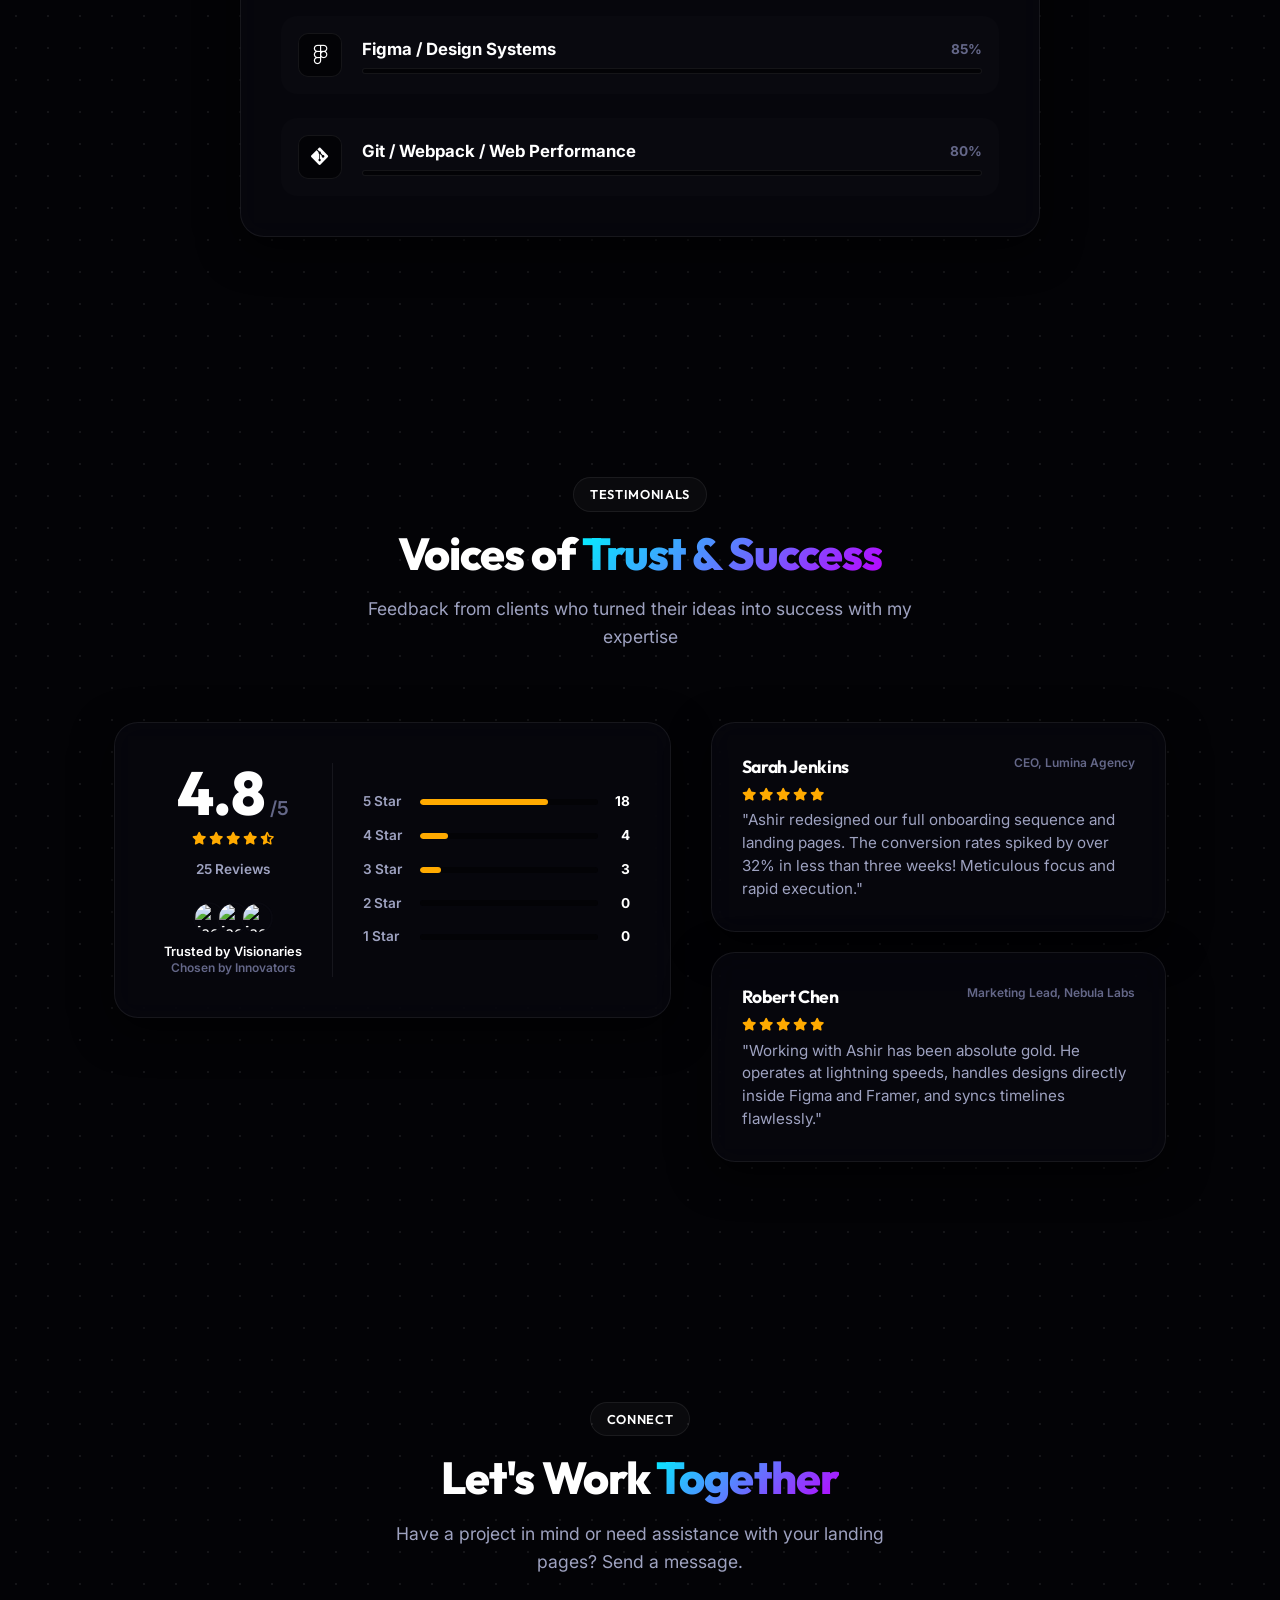
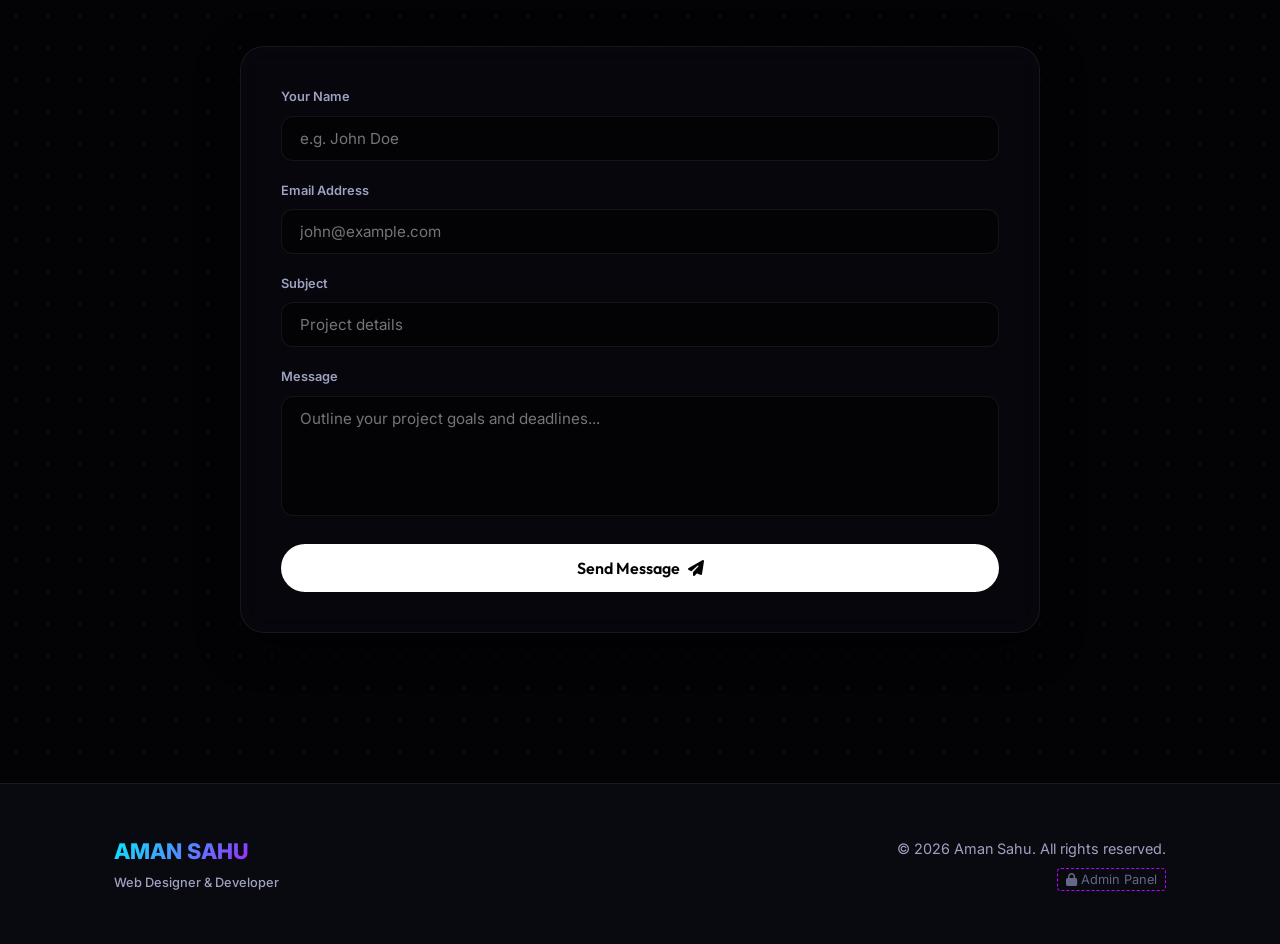
==== commit 81164d23: "UX: Add ARIA labels to icon-only close buttons - Added `aria-label="Close dialog"` to the `&times;` " ====
--- a/index.html
+++ b/index.html
@@ -421,7 +421,7 @@
     <!-- LIGHTBOX FOR YOUTUBE VIDEOS -->
     <div class="lightbox-modal" id="video-lightbox">
         <div class="lightbox-content">
-            <button class="lightbox-close" id="lightbox-close-btn" aria-label="Close">&times;</button>
+            <button class="lightbox-close" id="lightbox-close-btn" aria-label="Close dialog">&times;</button>
             <iframe class="lightbox-iframe" id="lightbox-iframe" src="" allowfullscreen allow="autoplay"></iframe>
         </div>
     </div>
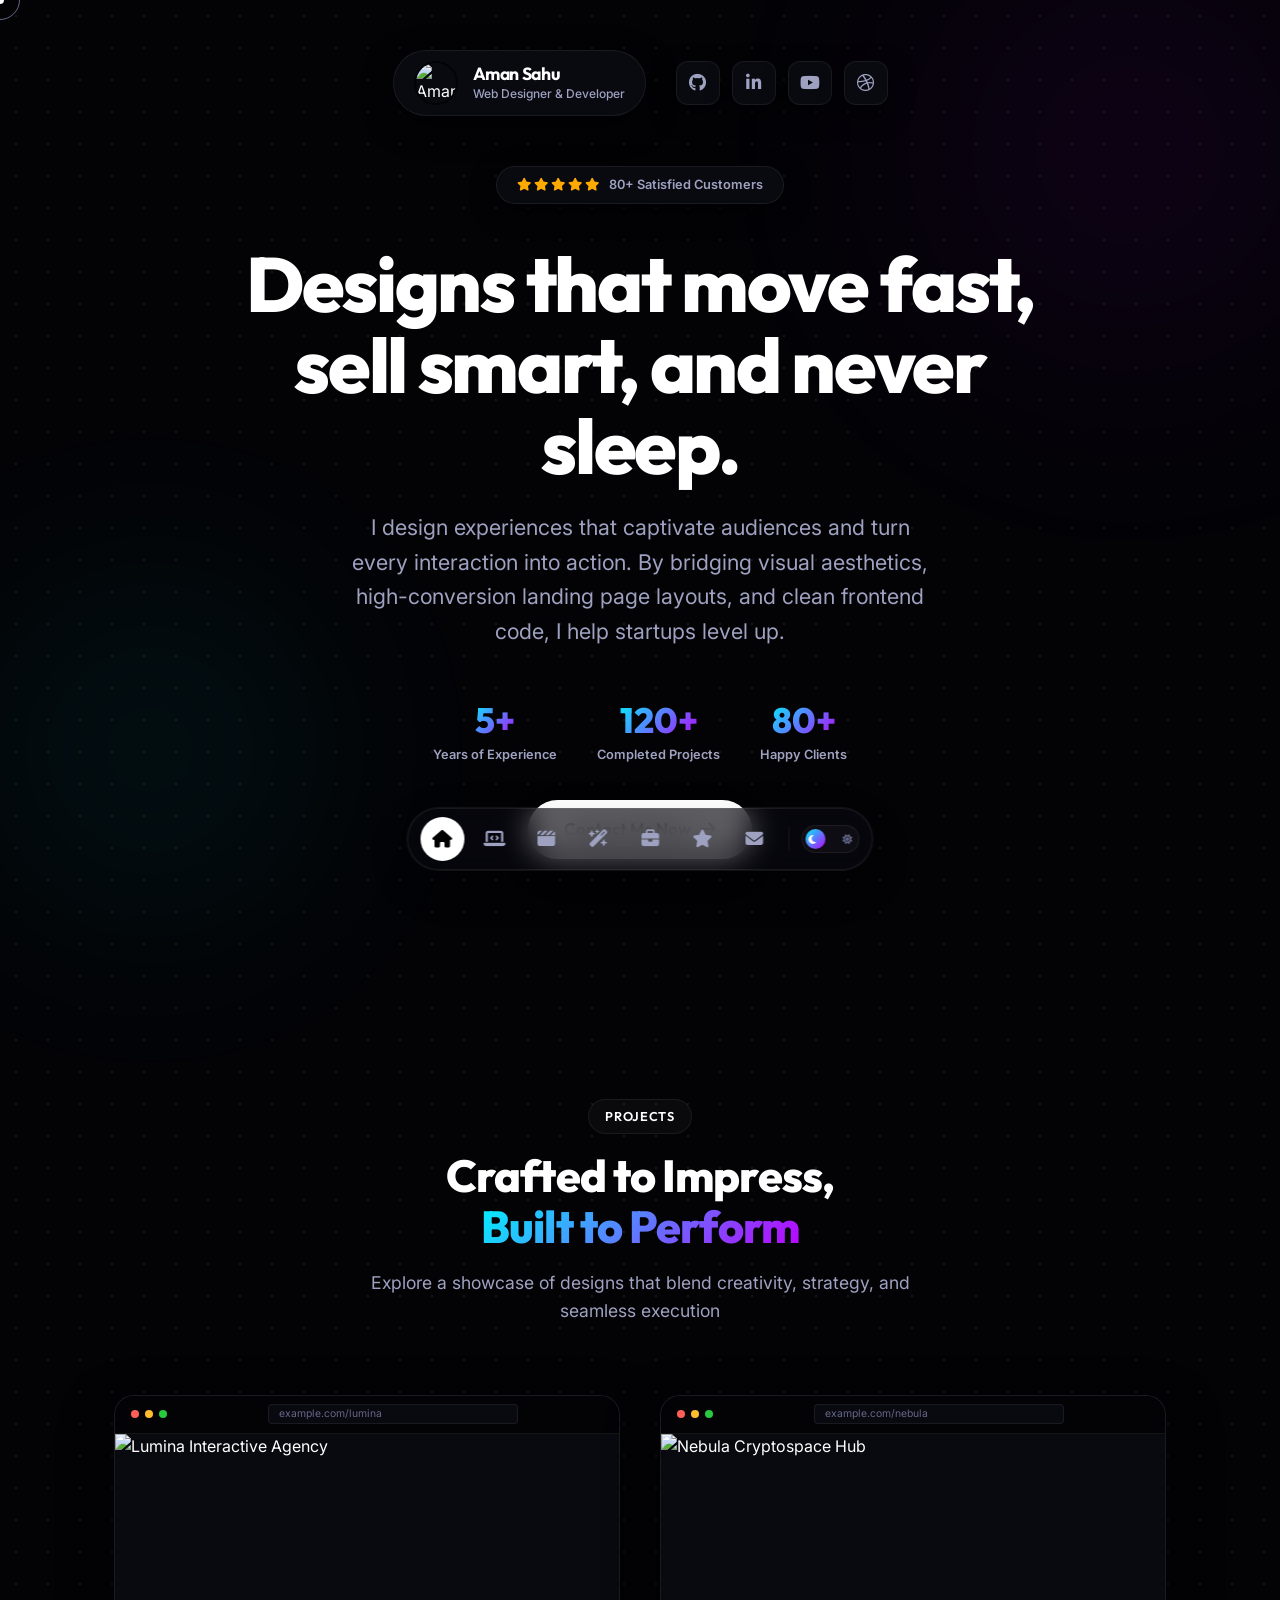
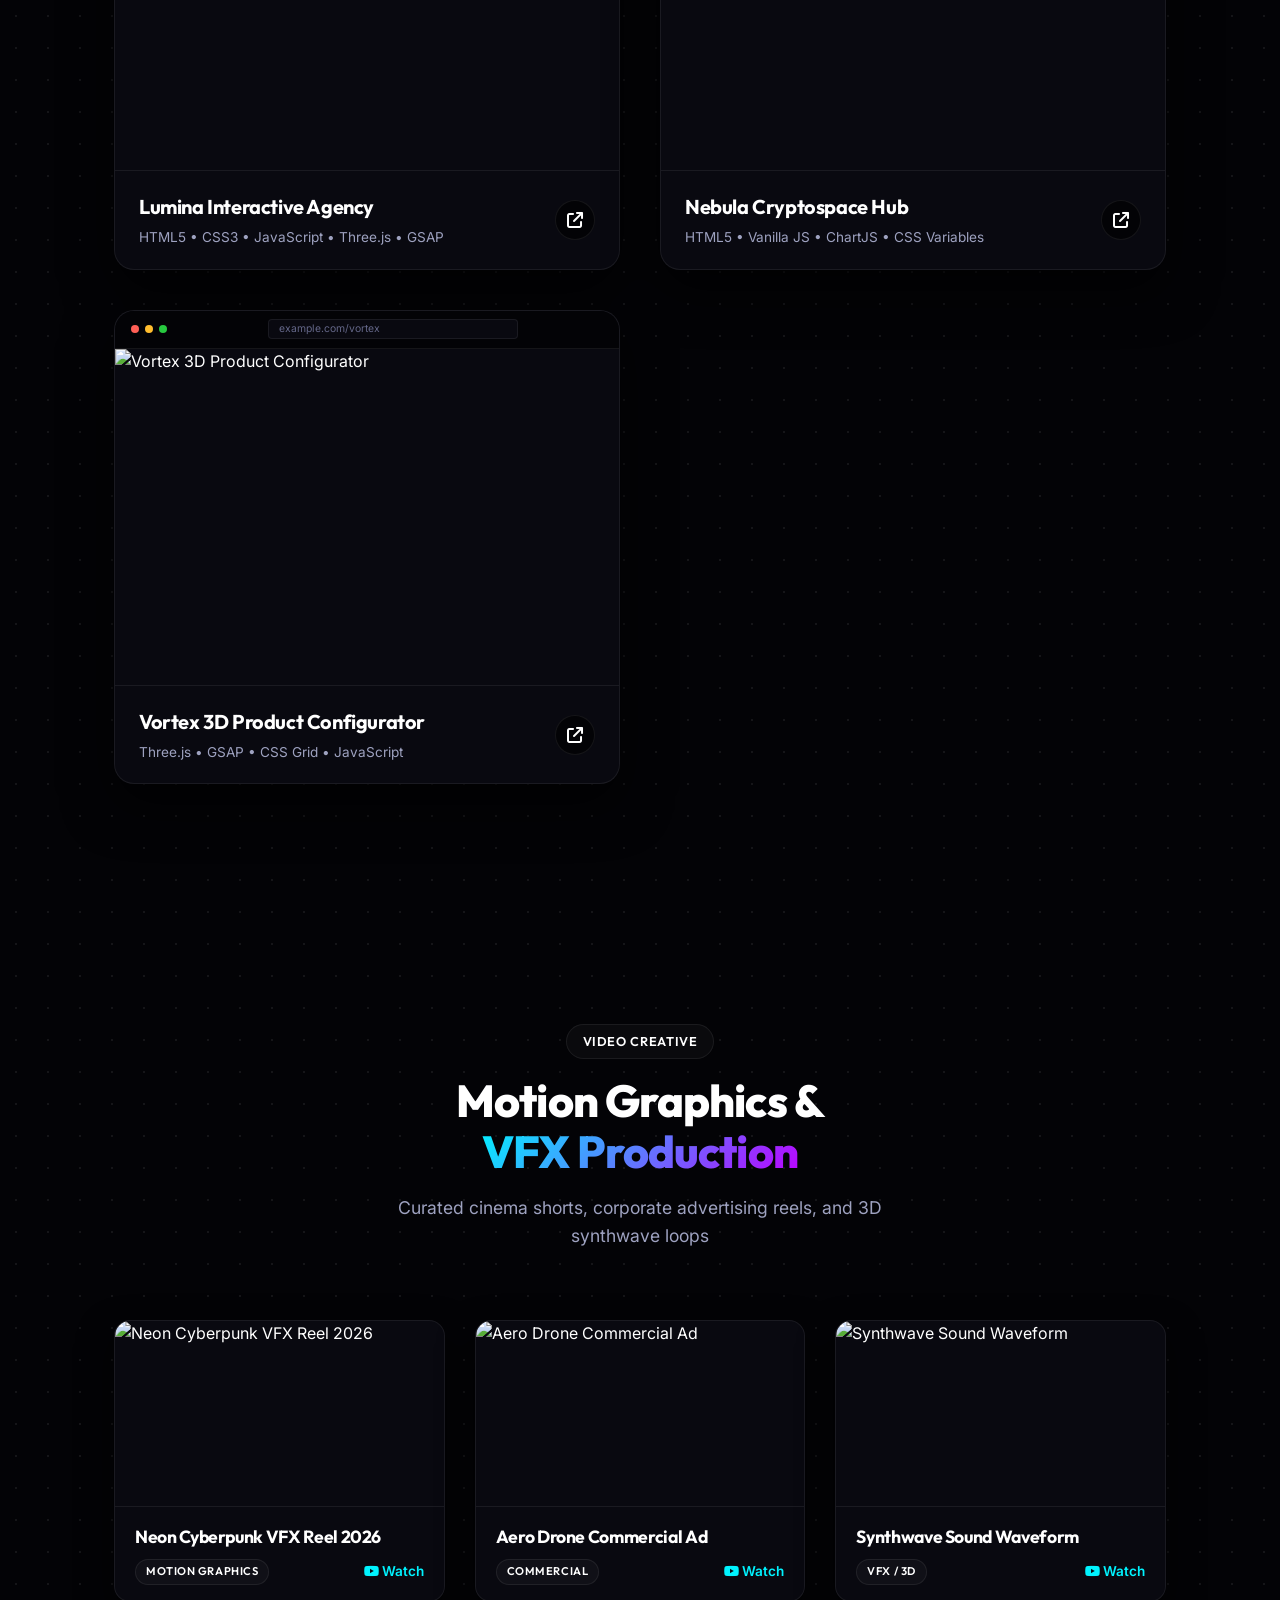
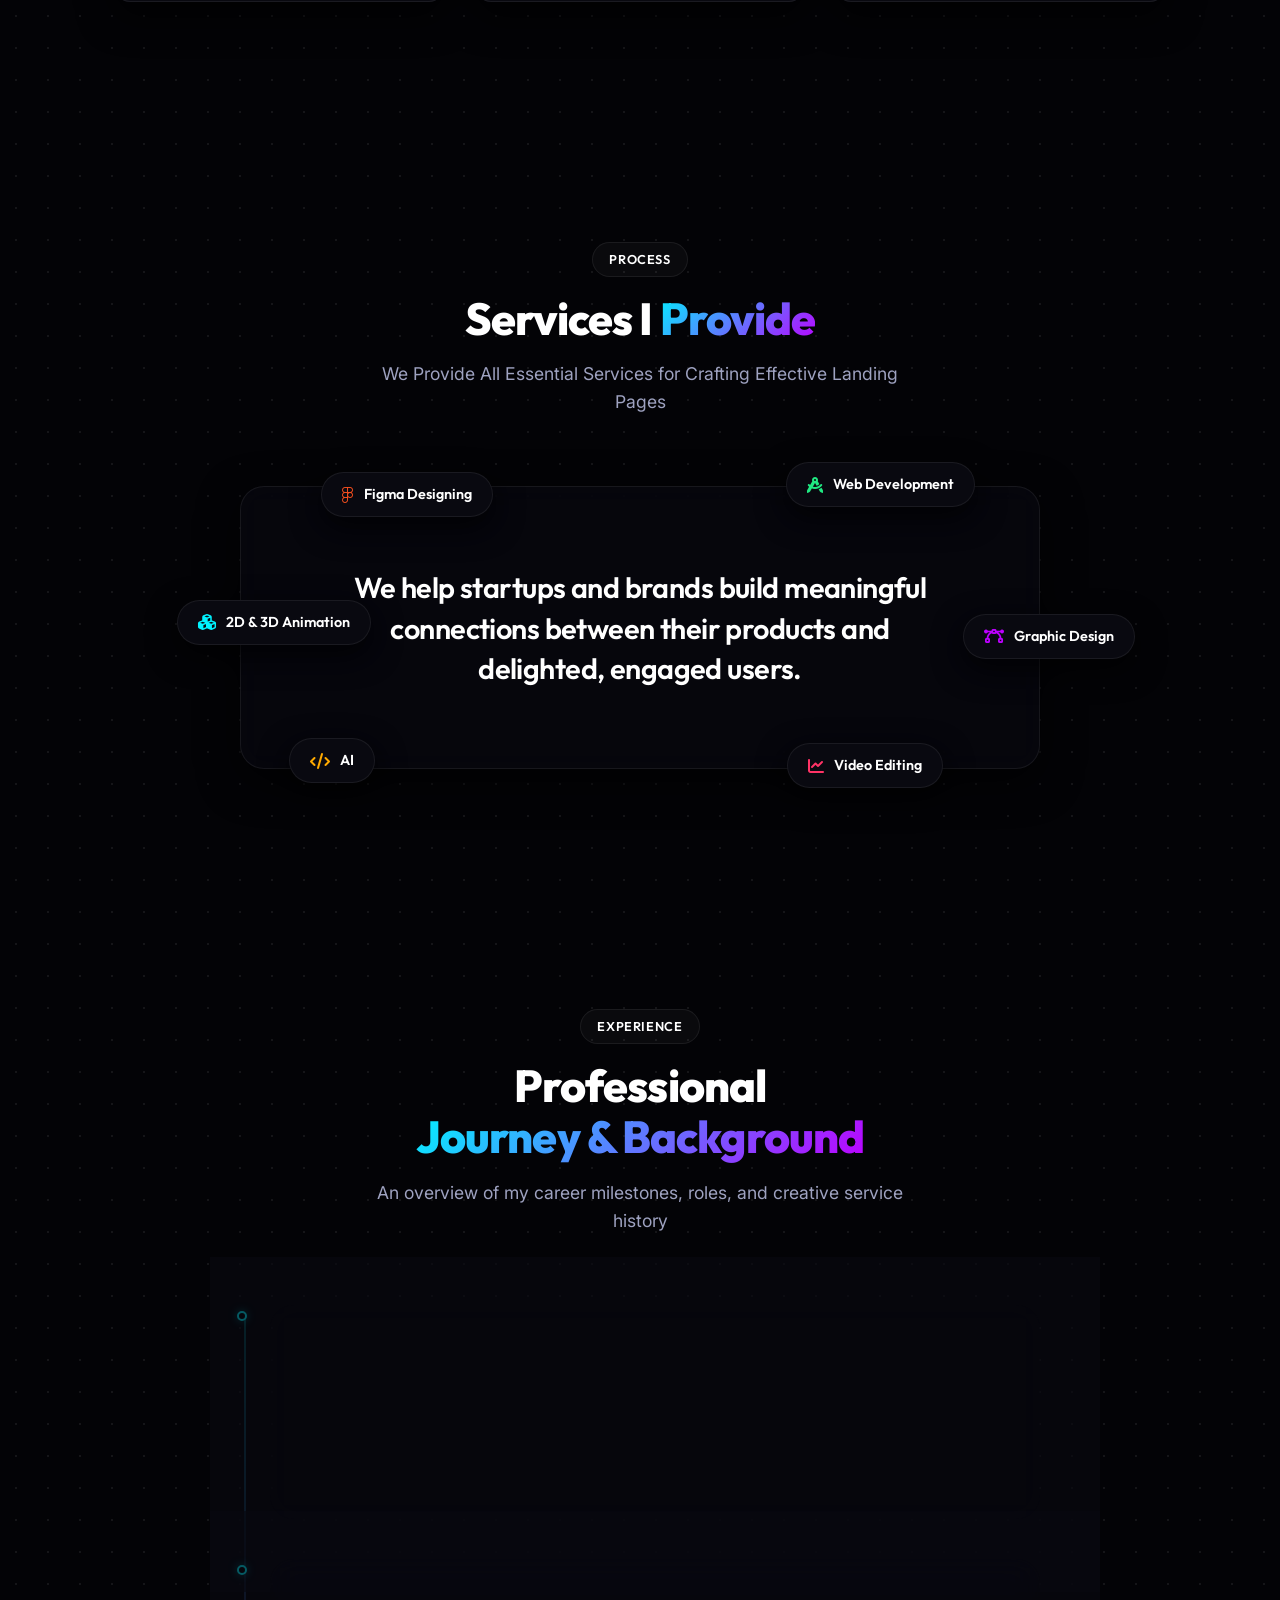
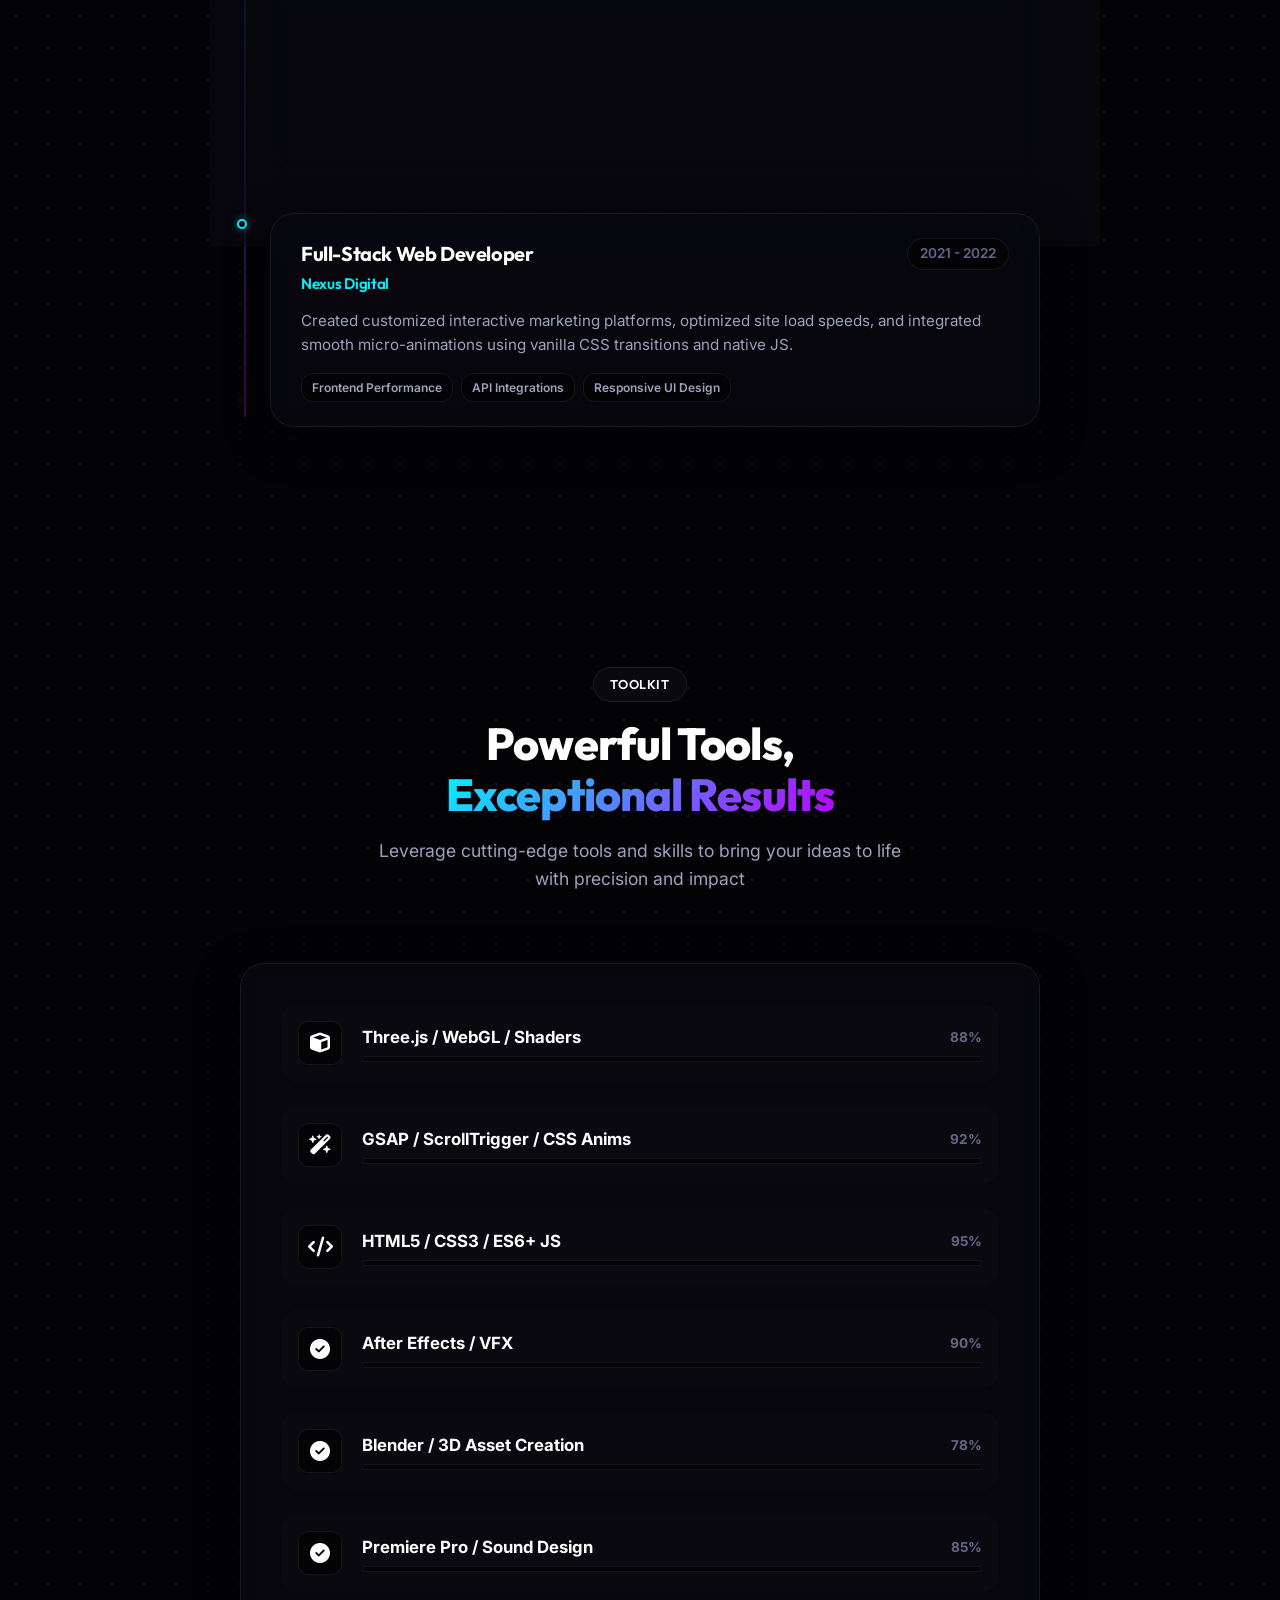
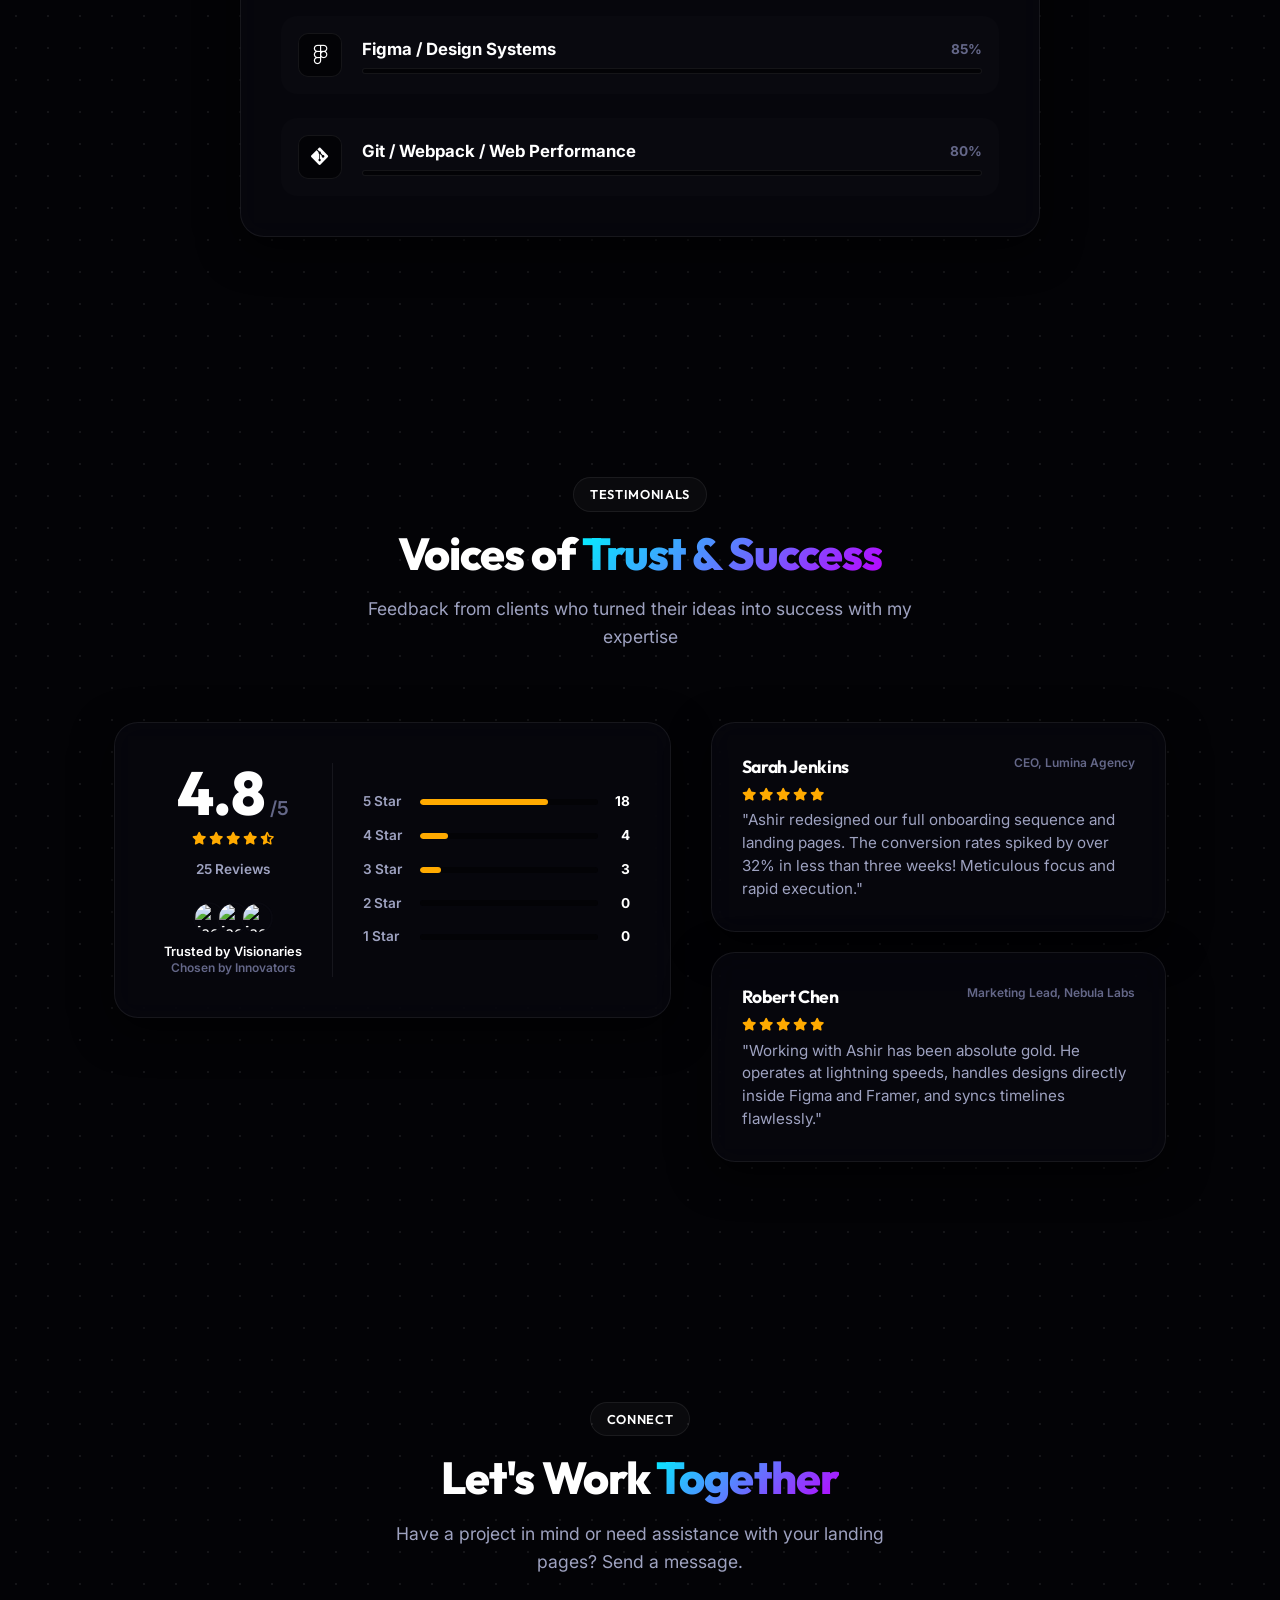
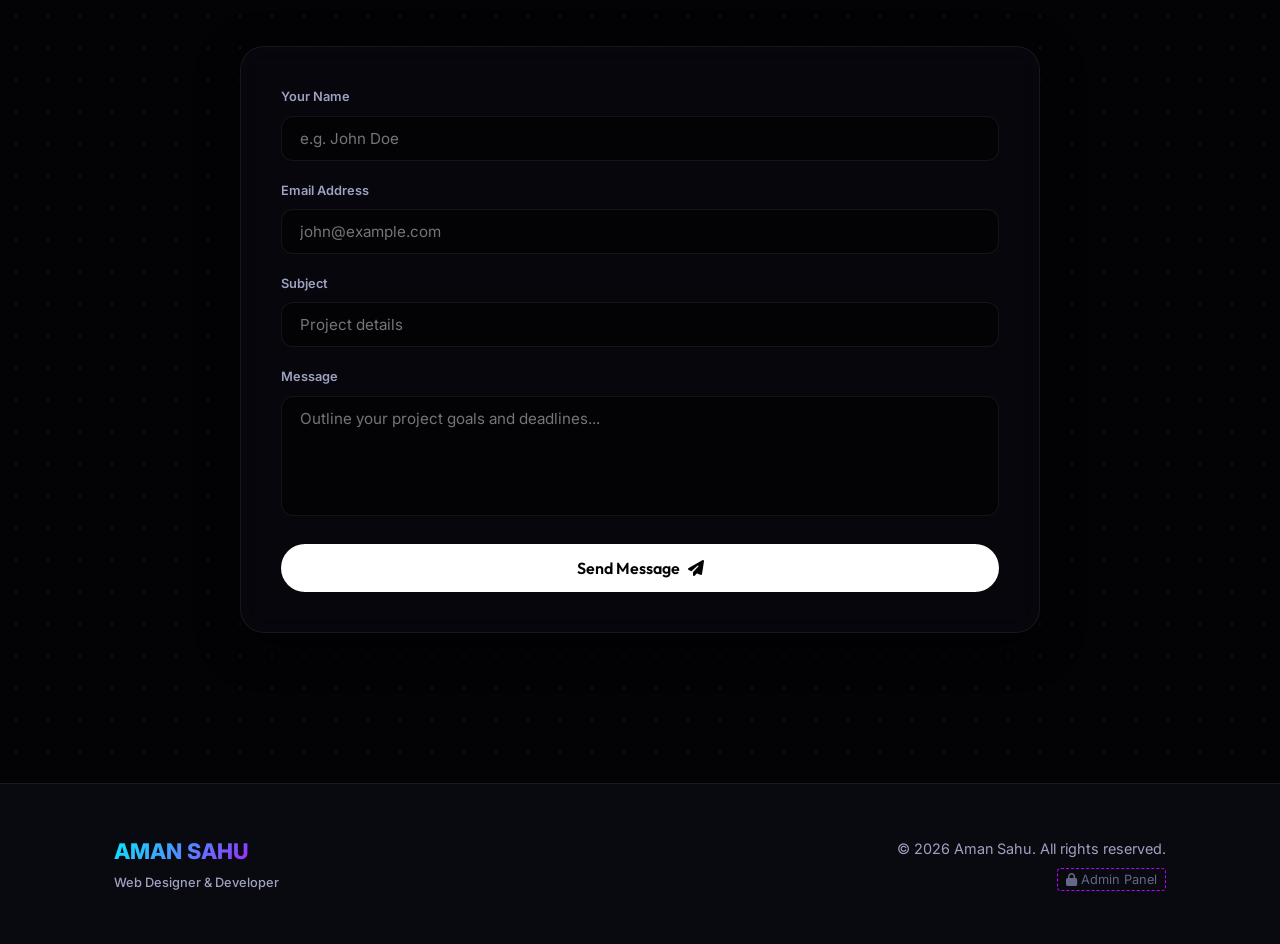
==== commit f4789069: "🎨 Palette: Added keyboard and screen reader accessibility to div-based buttons Co-authored-by: asama" ====
--- a/index.html
+++ b/index.html
@@ -421,7 +421,7 @@
     <!-- LIGHTBOX FOR YOUTUBE VIDEOS -->
     <div class="lightbox-modal" id="video-lightbox">
         <div class="lightbox-content">
-            <button class="lightbox-close" id="lightbox-close-btn" aria-label="Close dialog">&times;</button>
+            <button class="lightbox-close" id="lightbox-close-btn" aria-label="Close video">&times;</button>
             <iframe class="lightbox-iframe" id="lightbox-iframe" src="" allowfullscreen allow="autoplay"></iframe>
         </div>
     </div>
--- a/style.css
+++ b/style.css
@@ -77,6 +77,11 @@
     margin: 0;
     padding: 0;
     box-sizing: border-box;
+}
+
+*:focus-visible {
+    outline: 2px solid var(--accent-blue);
+    outline-offset: 2px;
 }
 
 html {
@@ -1640,9 +1645,3 @@
         font-size: 8px;
     }
 }
-
-/* Accessibility enhancements */
-a:focus-visible, button:focus-visible, input:focus-visible, textarea:focus-visible, select:focus-visible {
-    outline: 2px solid var(--accent-blue);
-    outline-offset: 2px;
-}
